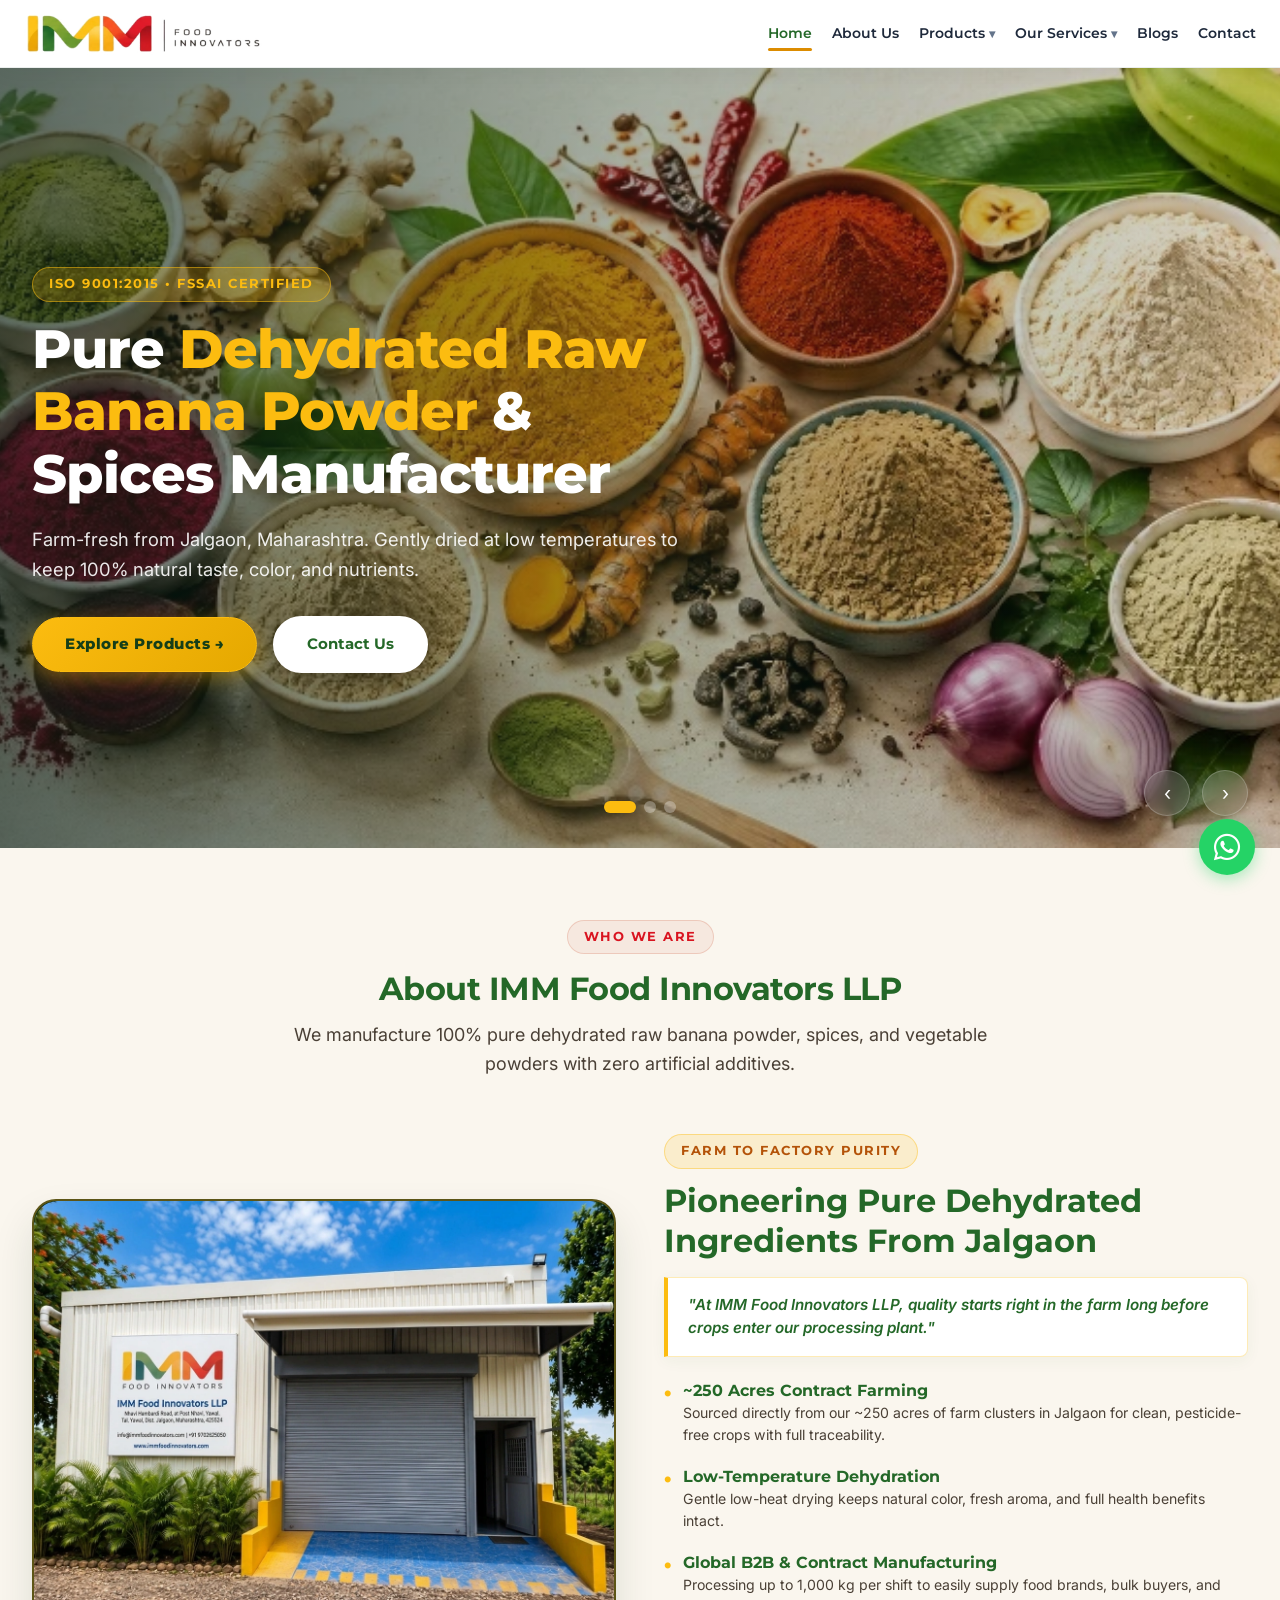
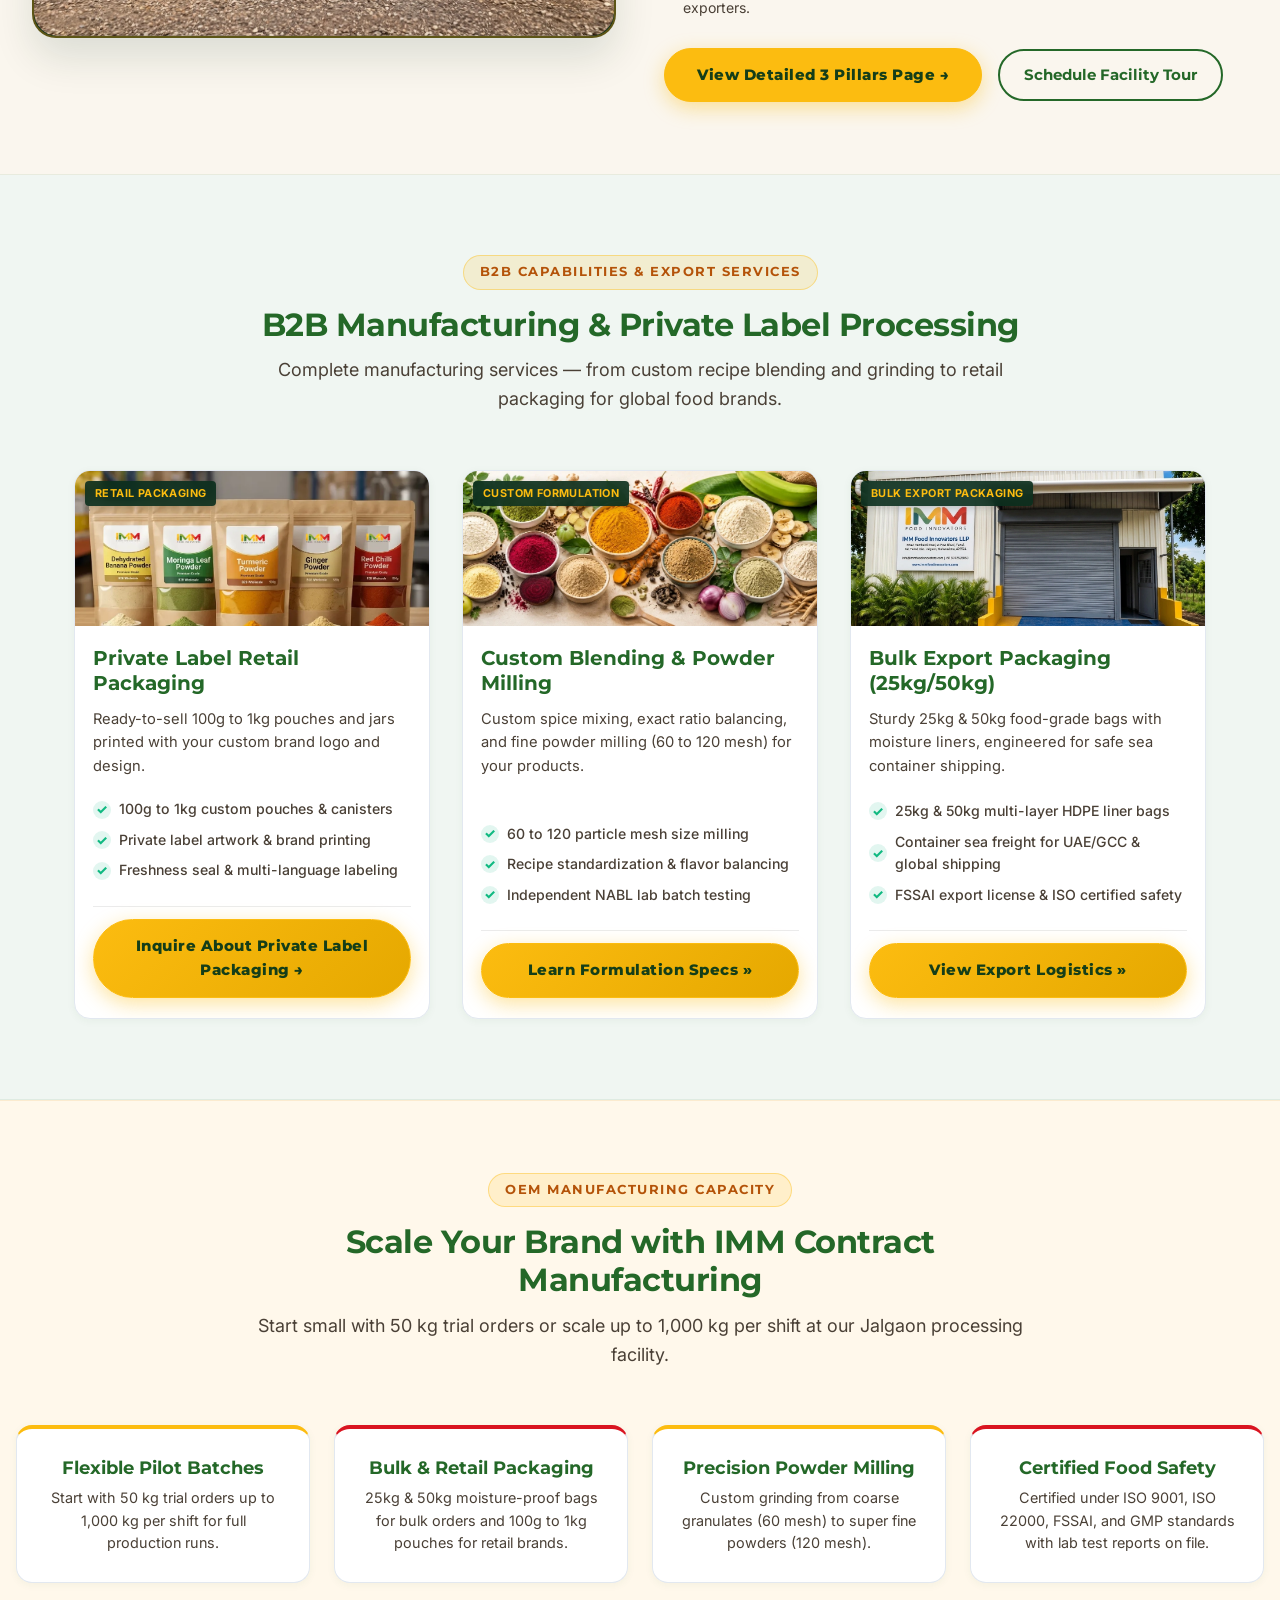
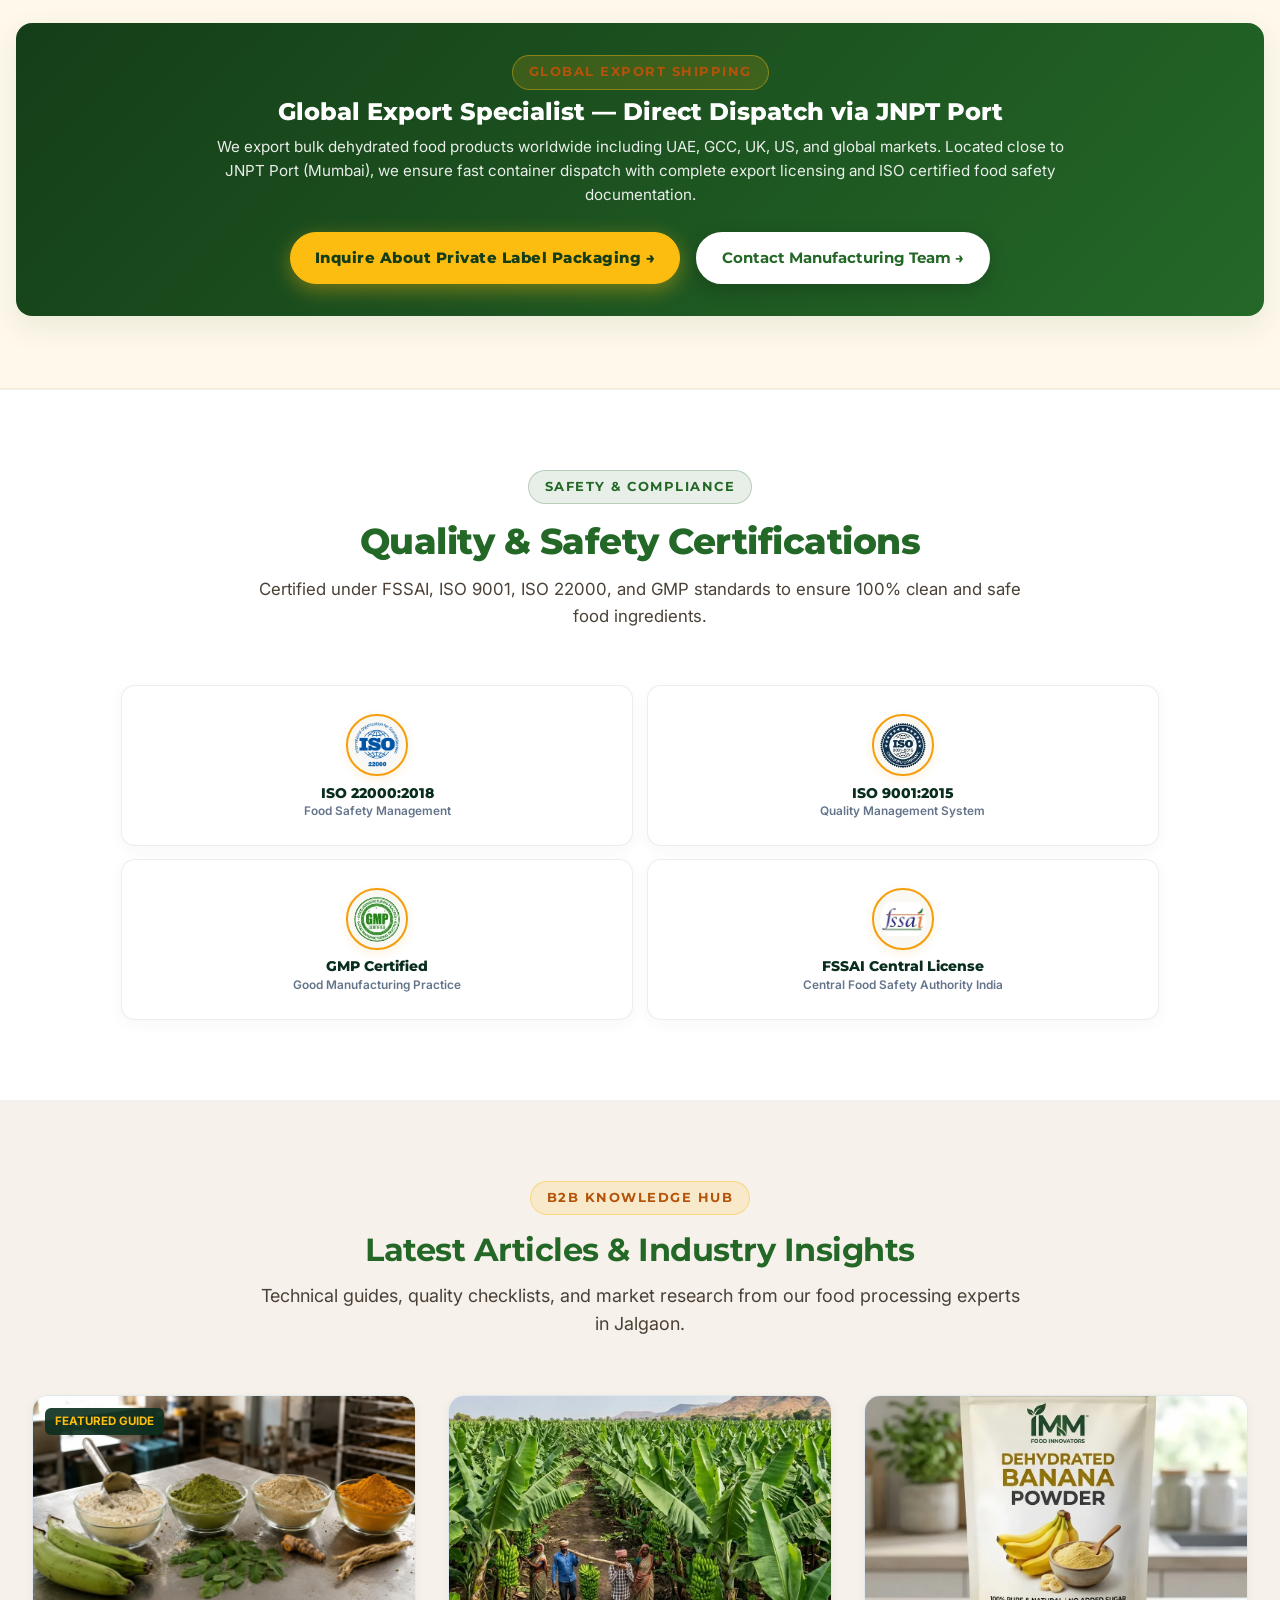
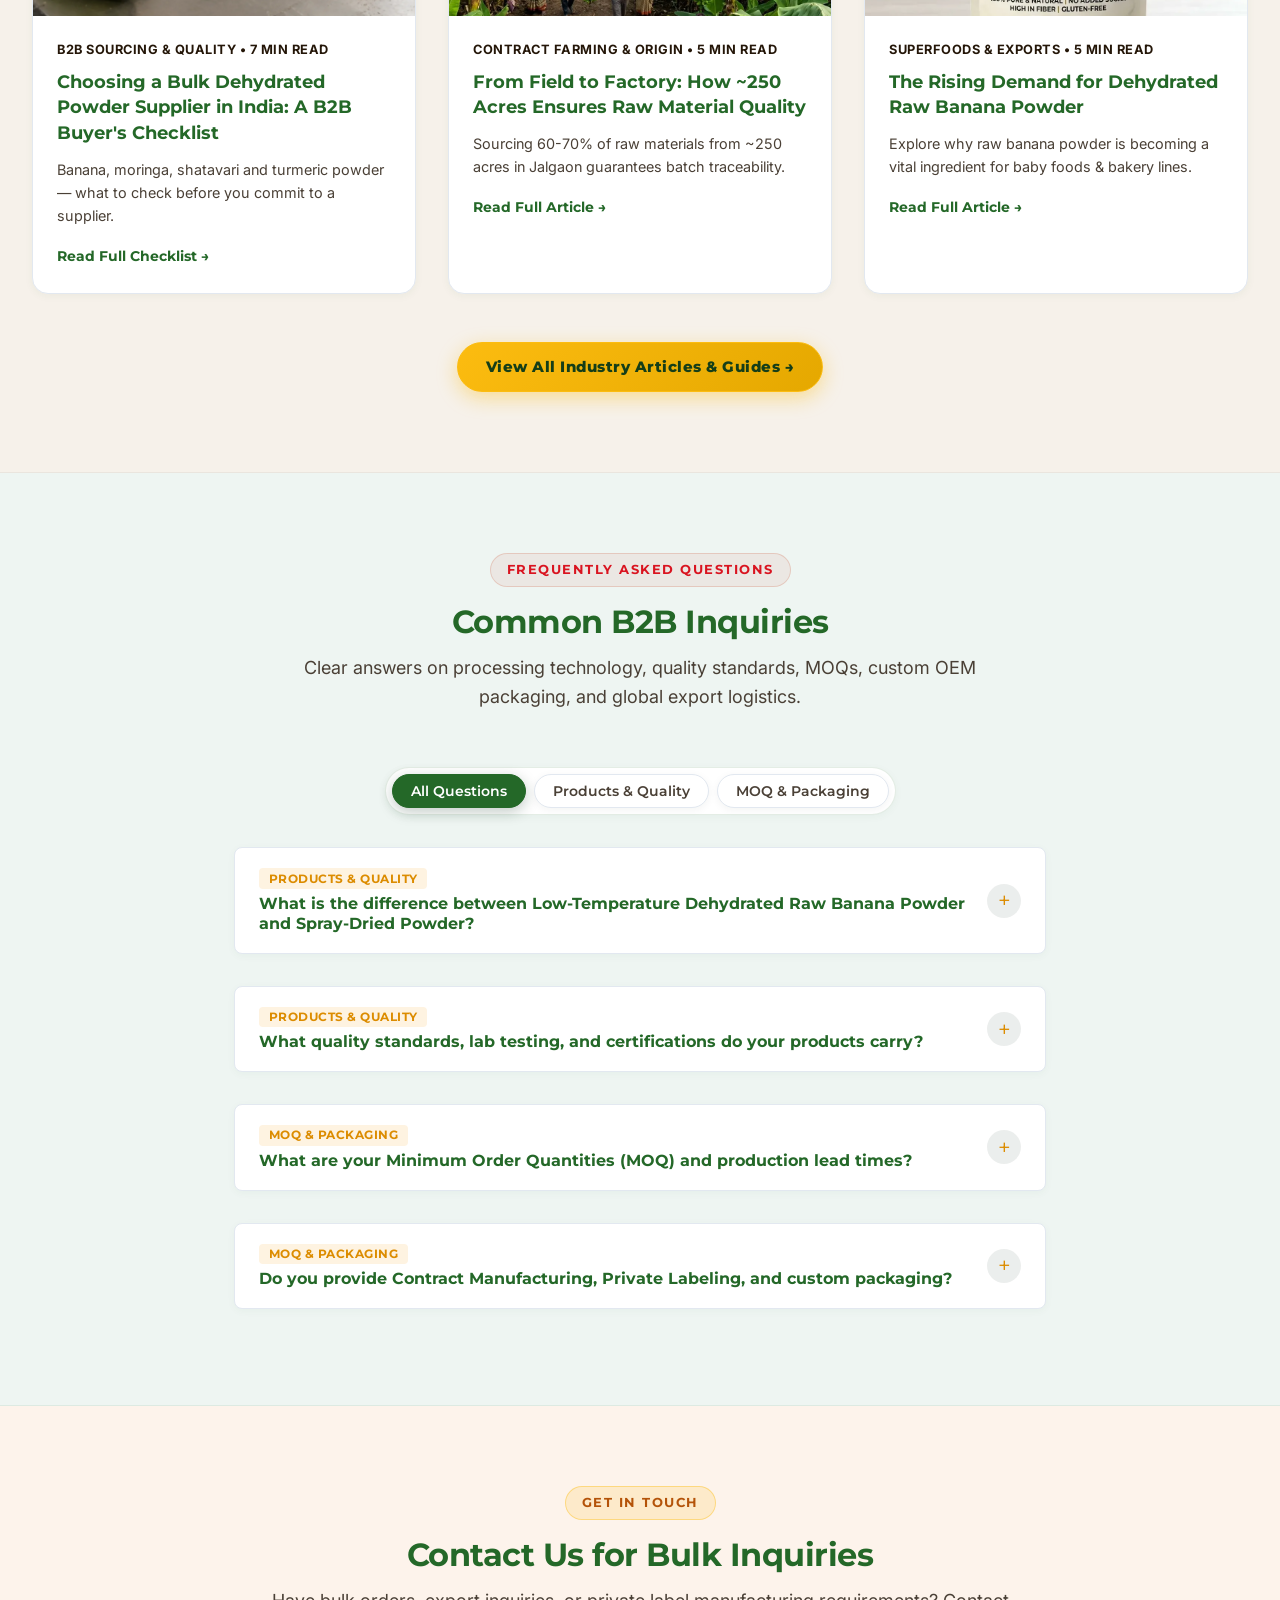
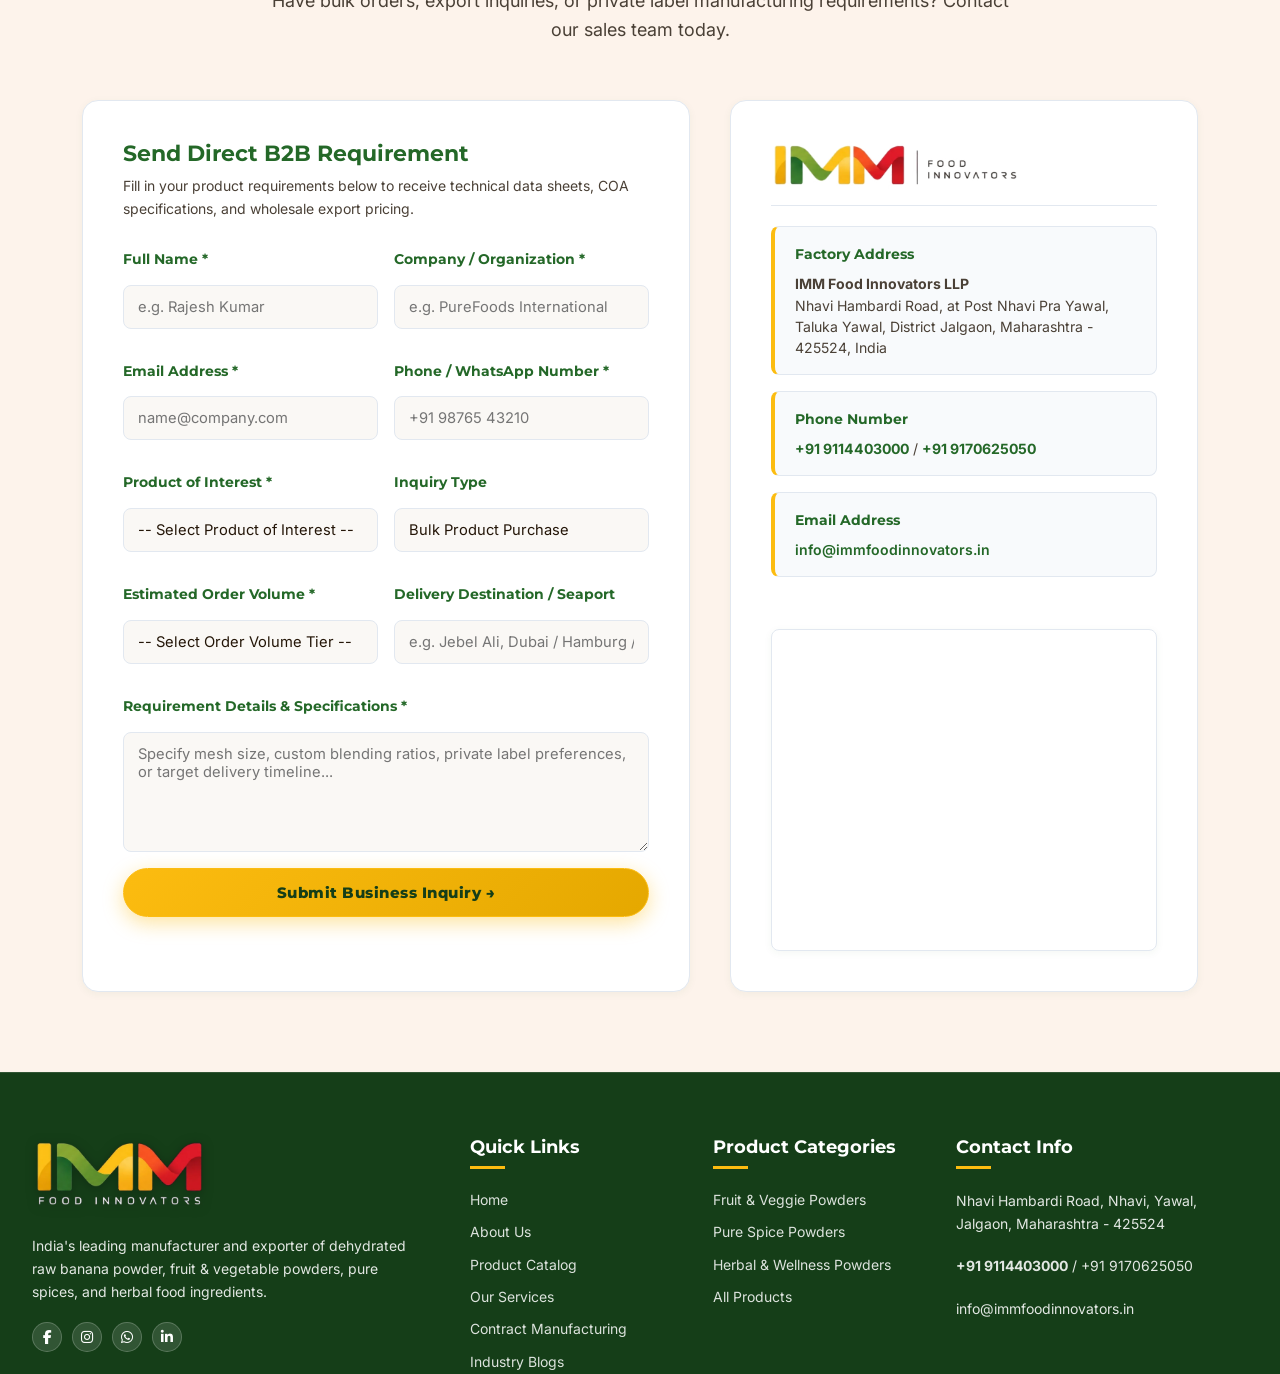
==== index.html @ 60036cdb "Update website" ====
<!DOCTYPE html>
<html lang="en">

<head>
    <meta charset="UTF-8">
    <meta name="viewport" content="width=device-width, initial-scale=1.0">
    <title>Dehydrated Raw Banana Powder & Spices Manufacturer | IMM Food</title>
    <meta name="description"
        content="IMM Food Innovators LLP is India's leading manufacturer of dehydrated raw banana powder, moringa, and spices in Jalgaon, Maharashtra. ISO 22000 & FSSAI certified.">
    <meta name="keywords"
        content="dehydrated raw banana powder manufacturer, raw banana powder supplier, raw banana powder manufacturer jalgaon, dehydrated raw banana powder india, raw banana powder exporter, moringa powder manufacturer, turmeric powder supplier, herbal powder manufacturer, food ingredients manufacturer, spice manufacturer maharashtra, IMM Food Innovators LLP, Contract Manufacturing for Dehydrated Food Products, Food Contract Manufacturing, Third Party Food Manufacturing, Private Label Food Manufacturing">
    <meta name="author" content="IMM Food Innovators LLP">
    <meta name="robots" content="index, follow, max-snippet:-1, max-image-preview:large, max-video-preview:-1">

    <!-- Geo Location Metadata for Local B2B Search -->
    <meta name="geo.region" content="IN-MH">
    <meta name="geo.placename" content="Jalgaon">
    <meta name="geo.position" content="21.1643;75.6980">
    <meta name="ICBM" content="21.1643, 75.6980">

    <link rel="icon" href="images/favicon.webp?v=3.0" type="image/png">
    <link rel="icon" href="images/favicon.svg?v=3.0" type="image/svg+xml">
    <link rel="shortcut icon" href="images/favicon.ico?v=3.0">
    <link rel="apple-touch-icon" href="images/IMMLogo_icon.webp?v=3.0">
    <link rel="canonical" href="https://www.immfoodinnovators.in/">

    <!-- Performance Optimization: Resource Hints -->
    <link rel="preconnect" href="https://cdnjs.cloudflare.com" crossorigin>
    <link rel="dns-prefetch" href="https://cdnjs.cloudflare.com">

    <!-- Font Awesome Icons & Modular CSS Architecture -->
    <link rel="preload" href="https://cdnjs.cloudflare.com/ajax/libs/font-awesome/6.5.1/css/all.min.css" as="style" onload="this.onload=null;this.rel='stylesheet'">
    <noscript><link rel="stylesheet" href="https://cdnjs.cloudflare.com/ajax/libs/font-awesome/6.5.1/css/all.min.css"></noscript>
    <link rel="stylesheet" href="css/style.css?v=26.0">
    <link rel="stylesheet" href="css/components.css?v=26.0">
    <link rel="stylesheet" href="css/responsive.css?v=26.0">

    <!-- Open Graph / Facebook -->
    <meta property="og:type" content="website">
    <meta property="og:site_name" content="IMM Food Innovators LLP">
    <meta property="og:url" content="https://www.immfoodinnovators.in/">
    <meta property="og:title" content="Dehydrated Raw Banana Powder & Spices Manufacturer | IMM Food">
    <meta property="og:description"
        content="IMM Food Innovators LLP is India's leading manufacturer of dehydrated raw banana powder, moringa, and spices in Jalgaon, Maharashtra. ISO 22000 & FSSAI certified.">
    <meta property="og:image" content="https://www.immfoodinnovators.in/images/IMMLogo.webp">
    <meta property="og:image:alt" content="IMM Food Innovators LLP Logo">
    <meta property="og:image:width" content="1200">
    <meta property="og:image:height" content="630">

    <!-- Twitter Card -->
    <meta property="twitter:card" content="summary_large_image">
    <meta property="twitter:url" content="https://www.immfoodinnovators.in/">
    <meta property="twitter:title"
        content="Dehydrated Raw Banana Powder & Spices Manufacturer India | IMM Food Innovators LLP">
    <meta property="twitter:description"
        content="Premium manufacturer, supplier, and exporter of dehydrated raw banana powder, herbal powders, spices, and food ingredients in Jalgaon, Maharashtra, India.">
    <meta property="twitter:image" content="https://www.immfoodinnovators.in/images/IMMLogo.webp">

    <!-- Schema Markup (JSON-LD) -->
    <script type="application/ld+json">
    [
      {
        "@context": "https://schema.org",
        "@type": "WebSite",
        "name": "IMM Food Innovators LLP",
        "url": "https://www.immfoodinnovators.in",
        "potentialAction": {
          "@type": "SearchAction",
          "target": "https://www.immfoodinnovators.in/products.html?search={search_term_string}",
          "query-input": "required name=search_term_string"
        }
      },
      {
        "@context": "https://schema.org",
        "@type": ["Corporation", "LocalBusiness"],
        "@id": "https://www.immfoodinnovators.in/#organization",
        "name": "IMM Food Innovators LLP",
        "alternateName": "IMM Food Innovators",
        "url": "https://www.immfoodinnovators.in",
        "logo": "https://www.immfoodinnovators.in/images/IMMLogo.webp",
        "image": "https://www.immfoodinnovators.in/images/factory.webp",
        "description": "Premium Manufacturer, Supplier, and Exporter of Dehydrated Foods, Raw Banana Powder, Moringa Powder, Spices, and Food Ingredients in India.",
        "telephone": "+919114403000",
        "email": "info@immfoodinnovators.in",
        "address": {
          "@type": "PostalAddress",
          "streetAddress": "Nhavi Hambardi Road, Post Nhavi Pra Yawal",
          "addressLocality": "Nhavi, Yawal, Jalgaon",
          "addressRegion": "Maharashtra",
          "postalCode": "425524",
          "addressCountry": "IN"
        },
        "geo": {
          "@type": "GeoCoordinates",
          "latitude": 21.1643,
          "longitude": 75.6980
        },
        "contactPoint": [
          {
            "@type": "ContactPoint",
            "telephone": "+919114403000",
            "contactType": "sales",
            "areaServed": "Worldwide",
            "availableLanguage": ["English", "Hindi", "Marathi"]
          },
          {
            "@type": "ContactPoint",
            "telephone": "+919170625050",
            "contactType": "customer service",
            "areaServed": "Worldwide",
            "availableLanguage": ["English", "Hindi", "Marathi"]
          }
        ],
        "openingHoursSpecification": {
          "@type": "OpeningHoursSpecification",
          "dayOfWeek": ["Monday", "Tuesday", "Wednesday", "Thursday", "Friday", "Saturday"],
          "opens": "09:00",
          "closes": "19:00"
        },
        "sameAs": [
          "https://www.linkedin.com/company/138713943/admin/page-posts/published/"
        ]
      },
      {
        "@context": "https://schema.org",
        "@type": "BreadcrumbList",
        "itemListElement": [
          {
            "@type": "ListItem",
            "position": 1,
            "name": "Home",
            "item": "https://www.immfoodinnovators.in/"
          }
        ]
      },
      {
        "@context": "https://schema.org",
        "@type": "ItemList",
        "name": "Flagship Dehydrated Food Powders & Spices",
        "itemListElement": [
          {
            "@type": "ListItem",
            "position": 1,
            "item": {
              "@type": "Product",
              "name": "Dehydrated Raw Banana Powder",
              "description": "100% Pure Low-Temperature Dehydrated Cavendish Green & Yellow Raw Banana Powder for infant food, nutraceuticals, and baking.",
              "brand": { "@type": "Brand", "name": "IMM Food Innovators" }
            }
          },
          {
            "@type": "ListItem",
            "position": 2,
            "item": {
              "@type": "Product",
              "name": "Moringa Leaf Powder",
              "description": "High-protein, naturally shade-dried Moringa Oleifera leaf powder rich in chlorophyll and essential vitamins.",
              "brand": { "@type": "Brand", "name": "IMM Food Innovators" }
            }
          },
          {
            "@type": "ListItem",
            "position": 3,
            "item": {
              "@type": "Product",
              "name": "Dehydrated Turmeric Powder",
              "description": "High-curcumin pure ground turmeric powder sourced directly from farm clusters in Khandesh, Maharashtra.",
              "brand": { "@type": "Brand", "name": "IMM Food Innovators" }
            }
          },
          {
            "@type": "ListItem",
            "position": 4,
            "item": {
              "@type": "Product",
              "name": "Dehydrated Garlic Powder & Flakes",
              "description": "Premium pungent dehydrated garlic flakes and fine powder for industrial food processing and spice blends.",
              "brand": { "@type": "Brand", "name": "IMM Food Innovators" }
            }
          }
        ]
      },
      {
        "@context": "https://schema.org",
        "@type": "FAQPage",
        "mainEntity": [
          {
            "@type": "Question",
            "name": "What is the difference between Low-Temperature Dehydrated Raw Banana Powder and Spray-Dried Powder?",
            "acceptedAnswer": {
              "@type": "Answer",
              "text": "Low-temperature dehydration preserves natural flavor, dietary fiber, essential vitamins, and original aroma without high thermal degradation or adding synthetic carrier agents like maltodextrin. Spray-drying relies on high heat and carrier starches, whereas our low-temp dehydration delivers 100% pure ingredient solids."
            }
          },
          {
            "@type": "Question",
            "name": "What quality standards, lab testing, and certifications do your products carry?",
            "acceptedAnswer": {
              "@type": "Answer",
              "text": "Our facility operates under FSSAI Central License (No. 11525073000252, Valid thru 17-09-2027), ISO 22000:2018, and ISO 9001:2015 standards. Every commercial production batch undergoes strict QA testing for moisture levels (<4%-6%), particle mesh size, microbial limits (TPC, Yeast & Mold), and physical quality standards."
            }
          },
          {
            "@type": "Question",
            "name": "What are your Minimum Order Quantities (MOQ) and production lead times?",
            "acceptedAnswer": {
              "@type": "Answer",
              "text": "R&D sample kits start at 500g, while standard commercial orders start from 50 kg to 100 kg, dispatching in 3–5 business days."
            }
          },
          {
            "@type": "Question",
            "name": "Do you provide Contract Manufacturing, Private Labeling, and custom packaging?",
            "acceptedAnswer": {
              "@type": "Answer",
              "text": "Yes, we offer turnkey B2B contract manufacturing, custom mesh size milling, recipe blending, and client-branded packaging including 25kg/50kg HDPE bags for bulk quantity products and 100g to 1kg retail pouches."
            }
          }
        ]
      }
    ]
    </script>
</head>

<body>
    <!-- Scroll Progress Indicator -->
    <div id="scroll-progress"></div>



    <!-- MAIN HEADER -->
    <header id="header">
        <div class="header-container">
            <a href="index.html" class="logo">
                <img src="images/IMMLogo_nav.webp" alt="IMM Food Innovators Logo" class="logo-img" loading="eager" width="1350" height="260">
            </a>
            <nav>
                <ul id="navMenu">
                    <li><a href="#home" class="nav-link active">Home</a></li>
                    <li><a href="about.html" class="nav-link">About Us</a></li>
                    <!-- PRODUCTS DROPDOWN MENU -->
                    <li class="nav-item dropdown">
                        <a href="products.html" class="nav-link">Products <span class="dropdown-arrow">▾</span></a>
                        <ul class="dropdown-menu">
                            <li><a href="products.html?category=powder" class="dropdown-item">Fruit & Veggie Powders</a></li>
                            <li><a href="products.html?category=spices" class="dropdown-item">Pure Spices</a></li>
                            <li><a href="products.html?category=herbal" class="dropdown-item">Herbal & Wellness</a></li>
                            <li><a href="products.html" class="dropdown-item">All Products</a></li>
                        </ul>
                    </li>

                    <!-- OUR SERVICES DROPDOWN MENU -->
                    <li class="nav-item dropdown">
                        <a href="services.html" class="nav-link">Our Services <span class="dropdown-arrow">▾</span></a>
                        <ul class="dropdown-menu">
                            <li><a href="services.html#retail-packaging" class="dropdown-item">Retail Packaging Solutions</a></li>
                            <li><a href="services.html#bulk-packaging" class="dropdown-item">Bulk Export Packaging</a></li>
                            <li><a href="services.html#custom-blends" class="dropdown-item">Custom Blend Development</a></li>
                            <li><a href="services.html#contract-mfg" class="dropdown-item">Third-Party Contract Manufacturing</a></li>
                        </ul>
                    </li>

                    <li><a href="blogs.html" class="nav-link">Blogs</a></li>
                    <li><a href="contact.html" class="nav-link">Contact</a></li>
                </ul>

            </nav>
            <div class="hamburger" id="hamburger">
                <span></span>
                <span></span>
                <span></span>
            </div>
        </div>
    </header>

    <main>

    <!-- HERO SLIDER BANNER -->
    <section id="home" class="hero-slider-section">
        <div class="hero-slider">
            <!-- Slide 1 -->
            <div class="hero-slide active">
                <div class="hero-slide-bg" style="background-image: url('images/hero_spices.webp?v=7.0');"></div>
                <div class="hero-overlay"></div>
                <div class="hero-content">
                    <div class="hero-text-box">
                        <div class="section-badge badge-gold">ISO 9001:2015 • FSSAI CERTIFIED</div>
                        <h1 class="hero-title">Pure <span class="highlight-gold">Dehydrated Raw Banana Powder</span> &
                            Spices Manufacturer</h1>
                        <p class="hero-description">Farm-fresh from Jalgaon, Maharashtra. Gently dried at low temperatures to keep 100% natural taste, color, and nutrients.</p>
                        <div class="hero-buttons">
                            <a href="products.html" class="btn-primary">Explore Products →</a>
                            <a href="#contact" class="btn-secondary-light">Contact Us</a>
                        </div>
                    </div>
                </div>
            </div>

            <!-- Slide 2 -->
            <div class="hero-slide">
                <div class="hero-slide-bg" style="background-image: url('images/all_products_packaging.webp?v=7.0');"></div>
                <div class="hero-overlay"></div>
                <div class="hero-content">
                    <div class="hero-text-box">
                        <div class="section-badge badge-gold">B2B SOLUTIONS</div>
                        <h2 class="hero-title">Custom <span class="highlight-gold">Packaging & Spice Blending</span>
                        </h2>
                        <p class="hero-description">Custom recipe blending, grinding, and private label packaging for your food brand.</p>
                        <div class="hero-buttons">
                            <a href="services.html" class="btn-primary">Our Services →</a>
                            <a href="#contract-manufacturing" class="btn-secondary-light">Contract Manufacturing</a>
                        </div>
                    </div>
                </div>
            </div>

            <!-- Slide 3 -->
            <div class="hero-slide">
                <div class="hero-slide-bg" style="background-image: url('images/factory.webp?v=25.0');"></div>
                <div class="hero-overlay"></div>
                <div class="hero-content">
                    <div class="hero-text-box">
                        <div class="section-badge badge-gold">SUSTAINABLE PROCESSING</div>
                        <h2 class="hero-title">Your Trusted <span class="highlight-gold">Food Manufacturing</span>
                            Partner</h2>
                        <p class="hero-description">Direct farm sourcing, gentle low-heat drying, and lab-tested quality for bulk food orders.</p>
                        <div class="hero-buttons">
                            <a href="about.html" class="btn-primary">Learn About Us →</a>
                            <a href="#contact" class="btn-secondary-light">Contact Facility</a>
                        </div>
                    </div>
                </div>
            </div>
        </div>

        <!-- Slider Navigation Dots & Controls -->
        <div class="hero-dots">
            <div class="hero-dot active" data-slide="0"></div>
            <div class="hero-dot" data-slide="1"></div>
            <div class="hero-dot" data-slide="2"></div>
        </div>
        <div class="hero-controls">
            <button class="hero-control-btn" id="heroPrevBtn">‹</button>
            <button class="hero-control-btn" id="heroNextBtn">›</button>
        </div>
    </section>

    <!-- ABOUT SECTION -->
    <section id="about" class="about-section">
        <div class="section-header">
            <div class="section-badge">WHO WE ARE</div>
            <h2 class="section-title">About IMM Food Innovators LLP</h2>
            <p class="section-subtitle">We manufacture 100% pure dehydrated raw banana powder, spices, and vegetable powders with zero artificial additives.</p>
        </div>

        <div class="about-container">
            <div class="about-grid" style="align-items: center; gap: 3rem;">
                <!-- LEFT COLUMN: CLEAN FACILITY IMAGE SHOWCASE -->
                <div style="position: relative;">
                    <div
                        style="border-radius: var(--radius-lg); overflow: hidden; border: 2px solid rgba(245, 158, 11, 0.35); box-shadow: 0 20px 40px rgba(10, 46, 29, 0.12); position: relative; background: #0A2E1D;">
                        <img src="images/factory.webp?v=25.0" alt="IMM Food Innovators Modern Processing Plant Jalgaon"
                            style="width: 100%; aspect-ratio: 4 / 3; object-fit: cover; display: block;" loading="lazy">
                    </div>
                </div>

                <!-- RIGHT COLUMN: PROFESSIONAL CONTENT & PILLARS -->
                <div>
                    <div class="section-badge badge-gold" style="margin-bottom: 0.75rem;">FARM TO FACTORY PURITY</div>
                    <h3
                        style="font-size: var(--font-size-2xl); margin-bottom: 1rem; color: var(--primary-dark); font-weight: var(--weight-bold); line-height: 1.25;">
                        Pioneering Pure Dehydrated Ingredients From Jalgaon</h3>

                    <div
                        style="background: #FFFFFF; border: 1px solid rgba(252, 188, 16, 0.3); border-left: 4px solid var(--accent-gold); box-shadow: 0 4px 15px rgba(36, 104, 40, 0.05); padding: 1rem 1.25rem; border-radius: 0 var(--radius-sm) var(--radius-sm) 0; margin-bottom: 1.5rem;">
                        <p
                            style="color: var(--primary-dark); font-style: italic; font-size: 0.95rem; font-weight: 600; margin: 0; line-height: 1.5;">
                            "At IMM Food Innovators LLP, quality starts right in the farm long before crops enter our processing plant."
                        </p>
                    </div>

                    <ul style="list-style: none; padding: 0; margin: 0 0 1.8rem 0; display: flex; flex-direction: column; gap: 1.25rem;">
                        <li style="display: flex; gap: 12px; align-items: flex-start;">
                            <span style="color: var(--accent-gold); font-size: 1.2rem; line-height: 1.2; font-weight: 900;">•</span>
                            <div>
                                <h4 style="font-size: 1rem; color: var(--primary-dark); font-weight: 700; margin-bottom: 2px;">
                                    ~250 Acres Contract Farming</h4>
                                <p style="font-size: 0.88rem; color: var(--text-secondary); margin: 0;">Sourced directly from our ~250 acres of farm clusters in Jalgaon for clean, pesticide-free crops with full traceability.</p>
                            </div>
                        </li>

                        <li style="display: flex; gap: 12px; align-items: flex-start;">
                            <span style="color: var(--accent-gold); font-size: 1.2rem; line-height: 1.2; font-weight: 900;">•</span>
                            <div>
                                <h4 style="font-size: 1rem; color: var(--primary-dark); font-weight: 700; margin-bottom: 2px;">
                                    Low-Temperature Dehydration</h4>
                                <p style="font-size: 0.88rem; color: var(--text-secondary); margin: 0;">Gentle low-heat drying keeps natural color, fresh aroma, and full health benefits intact.</p>
                            </div>
                        </li>

                        <li style="display: flex; gap: 12px; align-items: flex-start;">
                            <span style="color: var(--accent-gold); font-size: 1.2rem; line-height: 1.2; font-weight: 900;">•</span>
                            <div>
                                <h4 style="font-size: 1rem; color: var(--primary-dark); font-weight: 700; margin-bottom: 2px;">
                                    Global B2B & Contract Manufacturing</h4>
                                <p style="font-size: 0.88rem; color: var(--text-secondary); margin: 0;">Processing up to 1,000 kg per shift to easily supply food brands, bulk buyers, and exporters.</p>
                            </div>
                        </li>
                    </ul>

                    <div style="display: flex; flex-wrap: wrap; gap: 1rem; align-items: center;">
                        <a href="about.html" class="btn-primary" style="background: var(--accent-gold); color: #153E18 !important; border-color: var(--accent-gold); font-weight: 800;">View Detailed 3 Pillars Page →</a>
                        <a href="#contact" class="btn-secondary" style="padding: 12px 24px;">Schedule Facility Tour</a>
                    </div>
                </div>
            </div>
        </div>
    </section>



    <!-- OUR SERVICES SECTION -->
    <section id="our-services" class="services-section">
        <div class="section-header">
            <div class="section-badge badge-gold">B2B CAPABILITIES & EXPORT SERVICES</div>
            <h2 class="section-title">B2B Manufacturing & Private Label Processing</h2>
            <p class="section-subtitle">Complete manufacturing services — from custom recipe blending and grinding to retail packaging for global food brands.</p>
        </div>

        <div class="services-grid">
            <!-- Service 1 -->
            <div class="service-card">
                <div class="service-img-wrap">
                    <span class="service-badge">RETAIL PACKAGING</span>
                    <img src="images/packaging_service.webp" alt="IMM Food Powders & Private Label Packaging" class="service-img" loading="lazy" width="1024" height="1024">
                </div>
                <div class="service-content">
                    <h3>Private Label Retail Packaging</h3>
                    <p>Ready-to-sell 100g to 1kg pouches and jars printed with your custom brand logo and design.</p>
                    <ul class="service-list">
                        <li>100g to 1kg custom pouches & canisters</li>
                        <li>Private label artwork & brand printing</li>
                        <li>Freshness seal & multi-language labeling</li>
                    </ul>
                    <div class="service-btn-wrap">
                        <a href="contact.html?subject=PrivateLabel" class="btn-primary" style="width: 100%; text-align: center; justify-content: center; font-weight: 800;">Inquire About Private Label Packaging →</a>
                    </div>
                </div>
            </div>

            <!-- Service 2 -->
            <div class="service-card">
                <div class="service-img-wrap">
                    <span class="service-badge">CUSTOM FORMULATION</span>
                    <img src="images/hero_spices.webp" alt="Custom Spice Blending" class="service-img" loading="lazy" width="1024" height="1024">
                </div>
                <div class="service-content">
                    <h3>Custom Blending & Powder Milling</h3>
                    <p>Custom spice mixing, exact ratio balancing, and fine powder milling (60 to 120 mesh) for your products.</p>
                    <ul class="service-list">
                        <li>60 to 120 particle mesh size milling</li>
                        <li>Recipe standardization & flavor balancing</li>
                        <li>Independent NABL lab batch testing</li>
                    </ul>
                    <div class="service-btn-wrap">
                        <a href="services.html#custom-blends" class="btn-primary" style="width: 100%; text-align: center; justify-content: center;">Learn Formulation Specs &raquo;</a>
                    </div>
                </div>
            </div>

            <!-- Service 3 -->
            <div class="service-card">
                <div class="service-img-wrap">
                    <span class="service-badge">BULK EXPORT PACKAGING</span>
                    <img src="images/company.webp?v=4.0" alt="IMM Bulk Export Packaging" class="service-img" loading="lazy">
                </div>
                <div class="service-content">
                    <h3>Bulk Export Packaging (25kg/50kg)</h3>
                    <p>Sturdy 25kg & 50kg food-grade bags with moisture liners, engineered for safe sea container shipping.</p>
                    <ul class="service-list">
                        <li>25kg & 50kg multi-layer HDPE liner bags</li>
                        <li>Container sea freight for UAE/GCC & global shipping</li>
                        <li>FSSAI export license & ISO certified safety</li>
                    </ul>
                    <div class="service-btn-wrap">
                        <a href="services.html#bulk-packaging" class="btn-primary" style="width: 100%; text-align: center; justify-content: center;">View Export Logistics &raquo;</a>
                    </div>
                </div>
            </div>
        </div>
    </section>

    <!-- CONTRACT MANUFACTURING DETAIL SECTION -->
    <section id="contract-manufacturing" class="contract-mfg-section" style="background: var(--bg-section-contract); padding: 4.5rem 0;">
        <div class="container" style="max-width: 1280px; margin: 0 auto; padding: 0 1rem;">
            <div class="section-header">
                <div class="section-badge badge-gold">OEM MANUFACTURING CAPACITY</div>
                <h2 class="section-title">Scale Your Brand with IMM Contract Manufacturing</h2>
                <p class="section-subtitle">Start small with 50 kg trial orders or scale up to 1,000 kg per shift at our Jalgaon processing facility.</p>
            </div>

            <div class="grid-4col" style="margin-bottom: 2.5rem;">
                <div class="why-card" style="border-top: 4px solid var(--accent-gold);">
                    <h3 style="color: var(--primary-dark);">Flexible Pilot Batches</h3>
                    <p>Start with 50 kg trial orders up to 1,000 kg per shift for full production runs.</p>
                </div>
                <div class="why-card" style="border-top: 4px solid var(--accent-red);">
                    <h3 style="color: var(--primary-dark);">Bulk & Retail Packaging</h3>
                    <p>25kg & 50kg moisture-proof bags for bulk orders and 100g to 1kg pouches for retail brands.</p>
                </div>
                <div class="why-card" style="border-top: 4px solid var(--accent-gold);">
                    <h3 style="color: var(--primary-dark);">Precision Powder Milling</h3>
                    <p>Custom grinding from coarse granulates (60 mesh) to super fine powders (120 mesh).</p>
                </div>
                <div class="why-card" style="border-top: 4px solid var(--accent-red);">
                    <h3 style="color: var(--primary-dark);">Certified Food Safety</h3>
                    <p>Certified under ISO 9001, ISO 22000, FSSAI, and GMP standards with lab test reports on file.</p>
                </div>
            </div>

            <!-- UAE & GULF EXPORT ROADMAP HIGHLIGHT BANNER -->
            <div style="background: linear-gradient(135deg, #153E18 0%, #246828 100%); border-radius: 16px; padding: 2rem 2.5rem; color: #FFFFFF; text-align: center; box-shadow: var(--shadow-md);">
                <span class="section-badge badge-gold" style="margin-bottom: 0.5rem; display: inline-block;">GLOBAL EXPORT SHIPPING</span>
                <h3 style="font-size: 1.5rem; color: #FFFFFF; font-weight: 800; margin-bottom: 0.5rem;">Global Export Specialist — Direct Dispatch via JNPT Port</h3>
                <p style="color: rgba(255, 255, 255, 0.9); font-size: 0.95rem; max-width: 850px; margin: 0 auto 1.5rem auto; line-height: 1.6;">
                    We export bulk dehydrated food products worldwide including UAE, GCC, UK, US, and global markets. Located close to JNPT Port (Mumbai), we ensure fast container dispatch with complete export licensing and ISO certified food safety documentation.
                </p>
                <div style="display: flex; justify-content: center; gap: 1rem; flex-wrap: wrap;">
                    <a href="contact.html?subject=PrivateLabel" class="btn-primary" style="background: var(--accent-gold); color: #153E18 !important; border: 1px solid var(--accent-gold); font-weight: 800; padding: 12px 24px; border-radius: 50px;">Inquire About Private Label Packaging →</a>
                    <a href="contact.html?subject=ContractMfg" class="btn-secondary-light" style="padding: 12px 24px; border-radius: 50px;">Contact Manufacturing Team →</a>
                </div>
            </div>
        </div>
    </section>

    <!-- QUALITY & CERTIFICATIONS SECTION -->
    <section class="certifications-section">
        <div class="section-header">
            <div class="section-badge badge-gold">SAFETY & COMPLIANCE</div>
            <h2 class="section-title">Quality & Safety Certifications</h2>
            <p class="section-subtitle">Certified under FSSAI, ISO 9001, ISO 22000, and GMP standards to ensure 100% clean and safe food ingredients.</p>
        </div>

        <div class="cert-grid">
            <div class="cert-card" data-cert-key="iso-22000" data-cert-src="images/certifications/iso_22000.webp"
                data-cert-name="ISO 22000:2018 Food Safety Management System Certificate">
                <div class="cert-icon-wrapper">
                    <img src="images/certifications/badges/iso_22000.webp?v=9.0"
                        alt="ISO 22000:2018 Official Certified Seal" loading="lazy">
                </div>
                <h4>ISO 22000:2018</h4>
                <p>Food Safety Management</p>
                <div class="cert-overlay">View Official Document</div>
            </div>
            <div class="cert-card" data-cert-key="iso-9001" data-cert-src="images/certifications/iso_9001.webp"
                data-cert-name="ISO 9001:2015 Quality Management System Certificate">
                <div class="cert-icon-wrapper">
                    <img src="images/certifications/badges/iso_9001.webp?v=9.0"
                        alt="ISO 9001:2015 Official Certified Seal" loading="lazy">
                </div>
                <h4>ISO 9001:2015</h4>
                <p>Quality Management System</p>
                <div class="cert-overlay">View Official Document</div>
            </div>
            <div class="cert-card" data-cert-key="gmp" data-cert-src="images/certifications/GMP.webp"
                data-cert-name="GMP Good Manufacturing Practice Certificate">
                <div class="cert-icon-wrapper">
                    <img src="images/certifications/badges/gmp.webp?v=9.0" alt="GMP Certified Official Seal" loading="lazy">
                </div>
                <h4>GMP Certified</h4>
                <p>Good Manufacturing Practice</p>
                <div class="cert-overlay">View Official Document</div>
            </div>
            <!-- Temporarily commented out: Udyam Certificate
            <div class="cert-card" data-cert-key="udyam" data-cert-src="images/certifications/apeda_udyam.webp"
                data-cert-name="Udyam MSME Registration Certificate">
                <div class="cert-icon-wrapper">
                    <img src="images/certifications/badges/msme.webp?v=9.0" alt="Udyam MSME Official Seal" loading="lazy">
                </div>
                <h4>Udyam MSME</h4>
                <p>Enterprise Registration</p>
                <div class="cert-overlay">View Official Document</div>
            </div>
            -->
            <div class="cert-card" data-cert-key="fssai" data-cert-src="images/certifications/fssai.webp?v=26.0"
                data-cert-name="FSSAI Central Food Safety License">
                <div class="cert-icon-wrapper">
                    <img src="images/certifications/badges/fssai.webp?v=9.0" alt="FSSAI License Official Seal" loading="lazy">
                </div>
                <h4>FSSAI Central License</h4>
                <p>Central Food Safety Authority India</p>
                <div class="cert-overlay">View Official Document</div>
            </div>
        </div>
    </section>

    <!-- LATEST ARTICLES & INDUSTRY INSIGHTS SECTION -->
    <section id="blogs-overview" class="blogs-section" style="padding: 5rem 0; background: var(--bg-section-blogs);">
        <div class="container">
            <div class="section-header">
                <div class="section-badge badge-gold">B2B KNOWLEDGE HUB</div>
                <h2 class="section-title">Latest Articles & Industry Insights</h2>
                <p class="section-subtitle">Technical guides, quality checklists, and market research from our food
                    processing experts in Jalgaon.</p>
            </div>

            <div class="blog-grid"
                style="display: grid; grid-template-columns: repeat(auto-fit, minmax(300px, 1fr)); gap: 2rem; margin-top: 2rem;">
                <article class="blog-card"
                    style="cursor: pointer; background: #FFFFFF; border-radius: var(--radius-md); overflow: hidden; border: 1px solid var(--border-light); box-shadow: var(--shadow-sm); transition: transform 0.2s ease, box-shadow 0.2s ease;"
                    onclick="window.location.href='dehydrated-powder-supplier-buyers-guide-india.html'">
                    <div class="blog-img-wrap" style="height: 220px; overflow: hidden; position: relative;">
                        <img src="images/blog_b2b_dehydrated_powder_checklist.webp"
                            alt="Choosing a Bulk Dehydrated Powder Supplier in India"
                            style="width: 100%; height: 100%; object-fit: cover;" loading="lazy" width="1600" height="900">
                        <span
                            style="position: absolute; top: 12px; left: 12px; background: rgba(10, 46, 29, 0.9); color: var(--accent-gold); font-size: 0.72rem; font-weight: 700; padding: 4px 10px; border-radius: 6px;">FEATURED
                            GUIDE</span>
                    </div>
                    <div class="blog-body" style="padding: 1.5rem;">
                        <div class="blog-meta"
                            style="font-size: 0.8rem; color: var(--accent-gold-dark); font-weight: 700; margin-bottom: 0.5rem;">
                            B2B Sourcing & Quality • 7 min read</div>
                        <h3 class="blog-title"
                            style="font-size: 1.15rem; font-weight: 700; color: var(--primary-dark); margin-bottom: 0.75rem; line-height: 1.4;">
                            Choosing a Bulk Dehydrated Powder Supplier in India: A B2B Buyer's Checklist</h3>
                        <p class="blog-excerpt"
                            style="font-size: 0.9rem; color: var(--text-secondary); line-height: 1.6; margin-bottom: 1rem;">
                            Banana, moringa, shatavari and turmeric powder — what to check before you commit to a
                            supplier.</p>
                        <a href="dehydrated-powder-supplier-buyers-guide-india.html" class="blog-read-more"
                            style="font-weight: 700; color: var(--primary-dark); text-decoration: none; font-size: 0.9rem;"
                            onclick="event.stopPropagation();">Read Full Checklist →</a>
                    </div>
                </article>

                <article class="blog-card"
                    style="cursor: pointer; background: #FFFFFF; border-radius: var(--radius-md); overflow: hidden; border: 1px solid var(--border-light); box-shadow: var(--shadow-sm); transition: transform 0.2s ease, box-shadow 0.2s ease;"
                    onclick="window.location.href='contract-farming-quality-control-jalgaon.html'">
                    <div class="blog-img-wrap" style="height: 220px; overflow: hidden;">
                        <img src="images/blog_contract_farming.webp" alt="Contract Farming Quality Control"
                            style="width: 100%; height: 100%; object-fit: cover;" loading="lazy" width="1024" height="1024">
                    </div>
                    <div class="blog-body" style="padding: 1.5rem;">
                        <div class="blog-meta"
                            style="font-size: 0.8rem; color: var(--accent-gold-dark); font-weight: 700; margin-bottom: 0.5rem;">
                            Contract Farming & Origin • 5 min read</div>
                        <h3 class="blog-title"
                            style="font-size: 1.15rem; font-weight: 700; color: var(--primary-dark); margin-bottom: 0.75rem; line-height: 1.4;">
                            From Field to Factory: How ~250 Acres Ensures Raw Material Quality</h3>
                        <p class="blog-excerpt"
                            style="font-size: 0.9rem; color: var(--text-secondary); line-height: 1.6; margin-bottom: 1rem;">
                            Sourcing 60-70% of raw materials from ~250 acres in Jalgaon guarantees batch traceability.
                        </p>
                        <a href="contract-farming-quality-control-jalgaon.html" class="blog-read-more"
                            style="font-weight: 700; color: var(--primary-dark); text-decoration: none; font-size: 0.9rem;"
                            onclick="event.stopPropagation();">Read Full Article →</a>
                    </div>
                </article>

                <article class="blog-card"
                    style="cursor: pointer; background: #FFFFFF; border-radius: var(--radius-md); overflow: hidden; border: 1px solid var(--border-light); box-shadow: var(--shadow-sm); transition: transform 0.2s ease, box-shadow 0.2s ease;"
                    onclick="window.location.href='banana-powder-health-benefits-b2b.html'">
                    <div class="blog-img-wrap" style="height: 220px; overflow: hidden;">
                        <img src="images/banana_packaging_imm.webp" alt="Dehydrated Raw Banana Powder Benefits"
                            style="width: 100%; height: 100%; object-fit: cover;" loading="lazy" width="1024" height="1024">
                    </div>
                    <div class="blog-body" style="padding: 1.5rem;">
                        <div class="blog-meta"
                            style="font-size: 0.8rem; color: var(--accent-gold-dark); font-weight: 700; margin-bottom: 0.5rem;">
                            Superfoods & Exports • 5 min read</div>
                        <h3 class="blog-title"
                            style="font-size: 1.15rem; font-weight: 700; color: var(--primary-dark); margin-bottom: 0.75rem; line-height: 1.4;">
                            The Rising Demand for Dehydrated Raw Banana Powder</h3>
                        <p class="blog-excerpt"
                            style="font-size: 0.9rem; color: var(--text-secondary); line-height: 1.6; margin-bottom: 1rem;">
                            Explore why raw banana powder is becoming a vital ingredient for baby foods & bakery lines.</p>
                        <a href="banana-powder-health-benefits-b2b.html" class="blog-read-more"
                            style="font-weight: 700; color: var(--primary-dark); text-decoration: none; font-size: 0.9rem;"
                            onclick="event.stopPropagation();">Read Full Article →</a>
                    </div>
                </article>
            </div>

            <div style="text-align: center; margin-top: 3rem;">
                <a href="blogs.html" class="btn-primary" style="padding: 12px 28px;">View All Industry Articles & Guides
                    →</a>
            </div>
        </div>
    </section>

    <!-- FAQ SECTION -->
    <section id="faq" class="faq-section">
        <div class="section-header">
            <div class="section-badge">FREQUENTLY ASKED QUESTIONS</div>
            <h2 class="section-title">Common B2B Inquiries</h2>
            <p class="section-subtitle">Clear answers on processing technology, quality standards, MOQs, custom OEM
                packaging, and global export logistics.</p>
        </div>

        <!-- FAQ CATEGORY FILTER TABS -->
        <div class="faq-categories-wrapper">
            <div class="faq-categories">
                <button class="faq-cat-btn active" data-category="all">All Questions</button>
                <button class="faq-cat-btn" data-category="products">Products & Quality</button>
                <button class="faq-cat-btn" data-category="moq-oem">MOQ & Packaging</button>
            </div>
        </div>

        <div class="faq-container">
            <!-- ITEM 1 -->
            <div class="faq-item" data-category="products">
                <button class="faq-header" aria-expanded="false">
                    <span class="faq-header-text">
                        <span class="faq-category-badge">Products & Quality</span>
                        What is the difference between Low-Temperature Dehydrated Raw Banana Powder and Spray-Dried Powder?
                    </span>
                    <span class="faq-toggle-btn">+</span>
                </button>
                <div class="faq-body">
                    <p>Unlike spray-drying—which uses high heat and requires carrier agents like maltodextrin (often up
                        to 30–40% additives)—our <strong>low-temperature dehydration process</strong> gently removes
                        moisture while keeping the natural fruit solids 100% intact. This preserves natural dietary
                        fiber, aroma, natural sweetness, color, and key vitamins without artificial additives or
                        anti-caking chemicals.</p>
                </div>
            </div>

            <!-- ITEM 2 -->
            <div class="faq-item" data-category="products">
                <button class="faq-header" aria-expanded="false">
                    <span class="faq-header-text">
                        <span class="faq-category-badge">Products & Quality</span>
                        What quality standards, lab testing, and certifications do your products carry?
                    </span>
                    <span class="faq-toggle-btn">+</span>
                </button>
                <div class="faq-body">
                    <p>Our manufacturing plant operates under strict food safety management systems:
                    <ul class="faq-list">
                        <li><strong>FSSAI Central License:</strong> No. 11525073000252 (Valid thru Sep 2027)</li>
                        <li><strong>Standards:</strong> ISO 22000 & HACCP compliant hygiene protocols</li>
                        <li><strong>Quality Testing:</strong> Every batch is tested for moisture levels (&lt;4%–6%),
                            particle mesh size (60 to 120 mesh), microbial limits (TPC, Yeast & Mold), and physical quality standards.</li>
                    </ul>
                    </p>
                </div>
            </div>

            <!-- ITEM 3 -->
            <div class="faq-item" data-category="moq-oem">
                <button class="faq-header" aria-expanded="false">
                    <span class="faq-header-text">
                        <span class="faq-category-badge">MOQ & Packaging</span>
                        What are your Minimum Order Quantities (MOQ) and production lead times?
                    </span>
                    <span class="faq-toggle-btn">+</span>
                </button>
                <div class="faq-body">
                    <p>We provide flexible MOQs tailored to your business scale:
                    <ul class="faq-list">
                        <li><strong>Sample Kits:</strong> 500g to 2 kg for laboratory or pilot recipe testing.</li>
                        <li><strong>Standard Orders:</strong> Starting from 50 kg to 100 kg, dispatching in <strong>3–5
                                business days</strong>.</li>
                    </ul>
                    </p>
                </div>
            </div>

            <!-- ITEM 4 -->
            <div class="faq-item" data-category="moq-oem">
                <button class="faq-header" aria-expanded="false">
                    <span class="faq-header-text">
                        <span class="faq-category-badge">MOQ & Packaging</span>
                        Do you provide Contract Manufacturing, Private Labeling, and custom packaging?
                    </span>
                    <span class="faq-toggle-btn">+</span>
                </button>
                <div class="faq-body">
                    <p>Yes, we offer turnkey B2B contract manufacturing, custom mesh size milling (60–120 mesh), recipe
                        blending, and client-branded packaging. We provide 25 kg / 50 kg food-grade HDPE bags for bulk
                        quantity products, as well as 100g to 1 kg stand-up zipper pouches for retail private labels.
                    </p>
                </div>
            </div>

        </div>
    </section>

    <!-- CONTACT SECTION & INQUIRY FORM -->
    <section id="contact" class="contact-section" style="padding: 5rem 0; background: var(--bg-section-contact);">
        <div class="contact-container">
            <div class="section-header">
                <div class="section-badge badge-gold">GET IN TOUCH</div>
                <h2 class="section-title">Contact Us for Bulk Inquiries</h2>
                <p class="section-subtitle">Have bulk orders, export inquiries, or private label manufacturing
                    requirements? Contact our sales team today.</p>
            </div>

            <div class="contact-grid">
                <!-- LEFT COLUMN: INQUIRY FORM -->
                <div class="contact-form-card"
                    style="background: #FFFFFF; border-radius: var(--radius-md); padding: 2.5rem; border: 1px solid var(--border-light); box-shadow: var(--shadow-sm);">
                    <h2
                        style="font-size: var(--font-size-xl); color: var(--primary-dark); margin-bottom: 0.5rem; font-weight: var(--weight-bold);">
                        Send Direct B2B Requirement</h2>
                    <p style="color: var(--text-secondary); margin-bottom: 1.8rem; font-size: var(--font-size-sm);">Fill
                        in your product requirements below to receive technical data sheets, COA specifications, and
                        wholesale export pricing.</p>

                    <form id="contactForm" class="contact-form">
                        <!-- Honeypot anti-spam field -->
                        <input type="checkbox" name="botcheck" class="hidden" style="display: none !important;" tabindex="-1" autocomplete="off">
                        <div class="form-row">
                            <div class="form-group">
                                <label for="name">Full Name *</label>
                                <input type="text" id="name" name="name" placeholder="e.g. Rajesh Kumar" required>
                            </div>
                            <div class="form-group">
                                <label for="company">Company / Organization *</label>
                                <input type="text" id="company" name="company"
                                    placeholder="e.g. PureFoods International" required>
                            </div>
                        </div>
                        <div class="form-row">
                            <div class="form-group">
                                <label for="email">Email Address *</label>
                                <input type="email" id="email" name="email" placeholder="name@company.com" required>
                            </div>
                            <div class="form-group">
                                <label for="phone">Phone / WhatsApp Number *</label>
                                <input type="tel" id="phone" name="phone" placeholder="+91 98765 43210" required>
                            </div>
                        </div>
                        <div class="form-row">
                            <div class="form-group">
                                <label for="productSelect">Product of Interest *</label>
                                <select id="productSelect" name="product" required>
                                    <option value="" disabled selected>-- Select Product of Interest --</option>
                                    <optgroup label="Fruit & Veggie Powders">
                                        <option value="Raw Banana Powder">Raw Banana Powder</option>
                                        <option value="Banana Peel Powder">Banana Peel Powder</option>
                                        <option value="Banana Stem Powder">Banana Stem Powder</option>
                                        <option value="Beetroot Powder">Beetroot Powder</option>
                                        <option value="Tomato Powder">Tomato Powder</option>
                                        <option value="Potato Powder">Potato Powder</option>
                                    </optgroup>
                                    <optgroup label="Pure Spices">
                                        <option value="Salem Turmeric Powder">Salem Turmeric Powder</option>
                                        <option value="Garlic Powder">Garlic Powder</option>
                                        <option value="Ginger Powder">Ginger Powder</option>
                                        <option value="Red Onion Powder">Red Onion Powder</option>
                                        <option value="Curry Leaves Powder">Curry Leaves Powder</option>
                                        <option value="Rasgulla Red Chilli Powder">Rasgulla Red Chilli Powder</option>
                                        <option value="Chapata Red Chilli Powder">Chapata Red Chilli Powder</option>
                                        <option value="Rasgulla & Chapata Mix Powder">Rasgulla & Chapata Mix Powder</option>
                                        <option value="Yellow Chilli Powder">Yellow Chilli Powder</option>
                                        <option value="Chaha (Tea) Masala">Chaha (Tea) Masala</option>
                                        <option value="Garam Masala Blend">Garam Masala Blend</option>
                                        <option value="Green Curry RTC Masala">Green Curry RTC Masala</option>
                                    </optgroup>
                                    <optgroup label="Herbal & Wellness">
                                        <option value="Moringa Leaf Powder">Moringa Leaf Powder</option>
                                        <option value="Shatavari Powder">Shatavari Powder</option>
                                        <option value="Ashwagandha Powder">Ashwagandha Powder</option>
                                        <option value="Lemongrass Powder">Lemongrass Powder</option>
                                        <option value="Guduchi (Giloy) Powder">Guduchi (Giloy) Powder</option>
                                        <option value="Neem Powder">Neem Powder</option>
                                        <option value="Triphala Powder">Triphala Powder</option>
                                        <option value="Harda (Haritaki) Powder">Harda (Haritaki) Powder</option>
                                        <option value="Bael Powder">Bael Powder</option>
                                        <option value="Amla Powder">Amla Powder</option>
                                        <option value="Single-Herb Capsules">Single-Herb Capsules</option>
                                    </optgroup>
                                </select>
                            </div>
                            <div class="form-group">
                                <label for="category">Inquiry Type</label>
                                <select id="category" name="inquiry_type">
                                    <option value="Bulk Order">Bulk Product Purchase</option>
                                    <option value="Private Label">Private Label & Packaging</option>
                                    <option value="Contract Mfg">Contract Manufacturing</option>
                                    <option value="Export Inquiry">Export & Trade Distribution</option>
                                </select>
                            </div>
                        </div>
                        <div class="form-row">
                            <div class="form-group">
                                <label for="index_volume">Estimated Order Volume *</label>
                                <select id="index_volume" name="order_volume" required>
                                    <option value="" disabled selected>-- Select Order Volume Tier --</option>
                                    <option value="Free B2B Sample Kit (500g-2kg)">Free B2B Sample Kit (500g - 2kg Trial)</option>
                                    <option value="< 500 kg (Pilot Batch)">&lt; 500 kg (Pilot / Trial Batch)</option>
                                    <option value="1 – 5 Metric Tons (LCL Container)">1 – 5 Metric Tons (LCL Container)</option>
                                    <option value="10 – 25 Metric Tons (FCL Container)">10 – 25 Metric Tons (FCL Container)</option>
                                    <option value="25+ Metric Tons (Contract Supply)">25+ Metric Tons (Contract Annual Supply)</option>
                                </select>
                            </div>
                            <div class="form-group">
                                <label for="index_destination">Delivery Destination / Seaport</label>
                                <input type="text" id="index_destination" name="destination_port" placeholder="e.g. Jebel Ali, Dubai / Hamburg / Domestic">
                            </div>
                        </div>
                        <div class="form-group">
                            <label for="message">Requirement Details & Specifications *</label>
                            <textarea id="message" name="message" rows="3"
                                placeholder="Specify mesh size, custom blending ratios, private label preferences, or target delivery timeline..."
                                required></textarea>
                        </div>
                        <button type="submit" class="btn-primary" style="width: 100%;">Submit Business Inquiry
                            →</button>
                        <div id="successMessage"
                            style="display:none; color: #0A2E1D; background: #ECFDF5; border: 1px solid #A7F3D0; padding: 1rem; border-radius: var(--radius-sm); margin-top: 1rem; font-weight: 600; text-align: center;">
                            ✓ Thank you! Your inquiry has been sent to info@immfoodinnovators.in.
                        </div>
                    </form>
                </div>

                <!-- RIGHT COLUMN: FACTORY INFO CARD WITH LOGO -->
                <div class="contact-info-card"
                    style="background: #FFFFFF; border-radius: var(--radius-md); padding: 2.5rem; border: 1px solid var(--border-light); box-shadow: var(--shadow-sm); display: flex; flex-direction: column;">
                    <div>
                        <div style="margin-bottom: 1.25rem; padding-bottom: 1rem; border-bottom: 1px solid var(--border-light);">
                            <img src="images/IMMLogo_nav.webp" alt="IMM Food Innovators Logo" style="height: 48px; width: auto; max-width: 100%; object-fit: contain; display: block;" loading="lazy" width="1350" height="260">
                        </div>

                        <div class="cap-list" style="margin-bottom: 1.25rem;">
                            <div class="cap-item">
                                <div class="cap-title">Factory Address</div>
                                <div class="cap-desc">
                                    <strong>IMM Food Innovators LLP</strong><br>
                                    Nhavi Hambardi Road, at Post Nhavi Pra Yawal,<br>
                                    Taluka Yawal, District Jalgaon, Maharashtra - 425524, India
                                </div>
                            </div>

                            <div class="cap-item">
                                <div class="cap-title">Phone Number</div>
                                <div class="cap-desc">
                                    <a href="tel:+919114403000" style="color:var(--primary-dark); font-weight: 700; text-decoration: none;">+91 9114403000</a> / <a href="tel:+919170625050" style="color:var(--primary-dark); font-weight: 700; text-decoration: none;">+91 9170625050</a>
                                </div>
                            </div>

                            <div class="cap-item">
                                <div class="cap-title">Email Address</div>
                                <div class="cap-desc">
                                    <a href="mailto:info@immfoodinnovators.in"
                                        style="color:var(--primary-dark); font-weight: 600;">info@immfoodinnovators.in</a>
                                </div>
                            </div>
                        </div>
                    </div>

                    <!-- GOOGLE MAP DIRECTLY BELOW ADDRESS & EMAIL FILLING ENTIRE REMAINING HEIGHT -->
                    <div
                        style="flex: 1; min-height: 320px; border-radius: var(--radius-sm); overflow: hidden; border: 1px solid var(--border-light); box-shadow: var(--shadow-sm); display: flex;">
                        <iframe title="IMM Food Innovators LLP Location Map"
                            src="https://maps.google.com/maps?q=IMM+Food+Innovators+LLP,+Nhavi+Hambardi+Road,+Nhavi,+Yawal,+Jalgaon,+Maharashtra+425524&t=&z=15&ie=UTF8&iwloc=&output=embed"
                            width="600" height="450" style="border:0; display: block; flex: 1; min-height: 320px; width: 100%; height: 100%;"
                            allowfullscreen="" loading="lazy" referrerpolicy="no-referrer-when-downgrade">
                        </iframe>
                    </div>
                </div>
            </div>
        </div>
    </section>

    <!-- FOOTER (RICH EMERALD GREEN MULTI-COLUMN DESIGN) -->
    </main>

    <footer>
        <div class="footer-grid">
            <div class="footer-col">
                <div class="footer-logo">
                    <a href="index.html" aria-label="IMM Food Innovators Home">
                        <img src="images/IMMLogo_footer.webp" alt="IMM Food Innovators Logo" class="footer-logo-img" loading="lazy" width="1015" height="442">
                    </a>
                </div>
                <p>India's leading manufacturer and exporter of dehydrated raw banana powder, fruit & vegetable powders, pure spices, and herbal food ingredients.</p>
                <div class="top-bar-social" style="justify-content: flex-start; margin-top: 1rem;">
                    <a href="https://www.facebook.com/profile.php?id=61581102029221" target="_blank" rel="noopener noreferrer" title="Facebook" aria-label="Facebook" class="social-facebook"><i class="fa-brands fa-facebook-f"></i></a>
                    <a href="https://www.instagram.com/imm_food_innovators" target="_blank" rel="noopener noreferrer" title="Instagram" aria-label="Instagram" class="social-instagram"><i class="fa-brands fa-instagram"></i></a>
                    <a href="https://wa.me/919114403000" target="_blank" rel="noopener noreferrer" title="WhatsApp" aria-label="WhatsApp" class="social-whatsapp"><i class="fa-brands fa-whatsapp"></i></a>
                    <a href="https://www.linkedin.com/company/138713943/admin/page-posts/published/" target="_blank" rel="noopener noreferrer" title="LinkedIn" aria-label="LinkedIn" class="social-linkedin"><i class="fa-brands fa-linkedin-in"></i></a>
                </div>
            </div>

            <div class="footer-col">
                <h4>Quick Links</h4>
                <div class="footer-links">
                    <a href="index.html">Home</a>
                    <a href="about.html">About Us</a>
                    <a href="products.html">Product Catalog</a>
                    <a href="services.html">Our Services</a>
                    <a href="services.html#contract-mfg">Contract Manufacturing</a>
                    <a href="blogs.html">Industry Blogs</a>
                    <a href="contact.html">Contact Us</a>
                </div>
            </div>

            <div class="footer-col">
                <h4>Product Categories</h4>
                <div class="footer-links">
                    <a href="products.html?category=powder">Fruit & Veggie Powders</a>
                    <a href="products.html?category=spices">Pure Spice Powders</a>
                    <a href="products.html?category=herbal">Herbal & Wellness Powders</a>
                    <a href="products.html">All Products</a>
                </div>
            </div>

            <div class="footer-col">
                <h4>Contact Info</h4>
                <p>Nhavi Hambardi Road, Nhavi, Yawal, Jalgaon, Maharashtra - 425524</p>
                <p style="white-space: nowrap;"><a href="tel:+919114403000" style="color:inherit; font-weight: 700; text-decoration: none;">+91 9114403000</a> / <a href="tel:+919170625050" style="color:inherit; text-decoration: none;">+91 9170625050</a></p>
                <p><a href="mailto:info@immfoodinnovators.in" style="color:inherit;">info@immfoodinnovators.in</a></p>
            </div>
        </div>

        <div class="footer-bottom">
            <p>© 2026 IMM Food Innovators LLP. All Rights Reserved. ISO 9001:2015, ISO 22000:2018 & FSSAI Certified Facility.</p>
        </div>
    </footer>

    <!-- MODAL FOR BLOG READER & CERTIFICATES -->
    <div class="modal-overlay" id="modalOverlay">
        <div class="modal-container">
            <button class="modal-close" id="modalClose">✕</button>
            <div id="modalBody"></div>
        </div>
    </div>

    <script src="data/company.js?v=29.0"></script>
    <script src="data/products.js?v=29.0"></script>
    <script src="data/blogs.js?v=29.0"></script>
    <script src="js/main.js?v=29.0"></script>
    <script src="js/products.js?v=29.0"></script>
    <script src="js/blogs.js?v=29.0"></script>
<a href="https://wa.me/919114403000?text=Hi%20IMM%20Food%20Innovators%2C%20I%20am%20interested%20in%20bulk%20purchasing%2Fexport%20specifications"
   target="_blank" rel="noopener noreferrer" aria-label="Chat with Export Sales on WhatsApp"
   style="position:fixed;bottom:25px;right:25px;z-index:9999;background:#25D366;color:#FFFFFF;
          width:56px;height:56px;border-radius:50%;display:flex;align-items:center;justify-content:center;
          font-size:30px;box-shadow:0 4px 16px rgba(37,211,102,0.4);text-decoration:none;">
  <i class="fa-brands fa-whatsapp"></i>
</a>
</body>

</html>
---- css/style.css ----
/* ============================================================
   IMM Food Innovators — Premium Website Design System
   Color Palette: Deep Emerald Green, Golden Amber & Spice Terracotta
   Aesthetic: Farm-fresh agriculture, organic food processing & B2B export
   ============================================================ */

@import url('https://fonts.googleapis.com/css2?family=Montserrat:wght@500;600;700;800&family=Inter:wght@300;400;500;600;700&display=swap');

/* ── Verified September 2026 Brand Identity Palette Tokens ── */
:root {
  /* Primary Grounds */
  --primary-dark: #246828; /* IMM Official Deep Green */
  --secondary-dark: #1E5622; /* Medium Forest Green */
  --header-black: #153E18; /* Dark Header/Footer Green */

  /* Brand Ribbon Accents (Four Hero Products) */
  --accent-gold: #FCBC10; /* IMM Brand Gold (Banana) */
  --accent-gold-light: #FCD058;
  --accent-olive: #84A42C; /* IMM Olive Green (Moringa) */
  --accent-orange: #FC9C24; /* IMM Amber/Orange (Shatavari) */
  --accent-red: #D91420; /* IMM Spice Red (Chilli/Turmeric) */
  --accent-red-hover: #B50F18;
  --accent-amber: #DC8C00;

  /* Backgrounds & Section Color System */
  --bg-cream: #FCFAF6;        /* IMM Brand Light Airy Cream Base */
  --bg-linen: #FAF6EE;        /* IMM Official Warm Ivory Cream */
  --bg-card: #FFFFFF;         /* Pristine Pure White */
  --bg-alt: #F5EFE6;          /* Soft Oat / Warm Linen Accent */

  /* Distinct Section Background Palette */
  --bg-section-about: #FAF6EE;     /* Section: About Us — Warm Ivory Cream */
  --bg-section-services: #F0F6F2;  /* Section: Services — Soft Botanical Sage Cream */
  --bg-section-contract: #FFF8EB;  /* Section: Contract Mfg — Warm Golden Honey Cream */
  --bg-section-certs: #FFFFFF;     /* Section: Certifications — Pristine Pure Porcelain White */
  --bg-section-blogs: #F6F1EA;     /* Section: Articles & Blogs — Warm Editorial Oat Cream */
  --bg-section-faq: #EEF5F2;       /* Section: FAQ — Serene Mineral Mint / Dew Cream */
  --bg-section-contact: #FDF3EB;   /* Section: Contact Us — Warm Sunset Spice / Apricot Cream */

  /* Typography */
  --text-primary: #241608; /* IMM Brand Deep Ink/Text */
  --text-secondary: #4A4036;
  --text-muted: #7A7066;
  --text-light: #F8FAFC;

  --border-light: #E2E8F0;
  --border-dark: #241608;
  --border-accent: rgba(217, 20, 32, 0.2);

  --shadow-sm: 0 2px 8px rgba(36, 104, 40, 0.05);
  --shadow-md: 0 10px 30px rgba(36, 104, 40, 0.1);
  --shadow-lg: 0 20px 40px rgba(36, 104, 40, 0.16);
  --shadow-glow: 0 0 25px rgba(252, 188, 16, 0.3);

  --font-heading: 'Montserrat', sans-serif;
  --font-body: 'Inter', sans-serif;

  /* ── Modular Typography Scale ── */
  --font-size-xs:   0.8rem;    /* 12.8px - Micro tags, badges, caption */
  --font-size-sm:   0.875rem;  /* 14.0px - Secondary text, meta, small body */
  --font-size-base: 1.0rem;    /* 16.0px - Primary body text, UI inputs */
  --font-size-lg:   1.125rem;  /* 18.0px - Lead copy, H4 sub-headings */
  --font-size-xl:   1.35rem;   /* 21.6px - H3 card titles, component headings */
  --font-size-2xl:  2.0rem;    /* 32.0px - H2 major section titles */
  --font-size-3xl:  2.2rem;    /* 35.2px - H1 page hero headings */
  --font-size-4xl:  2.75rem;   /* 44.0px - H1 homepage display title */

  /* ── Typography Weights & Line Heights ── */
  --weight-regular:   400;
  --weight-medium:    500;
  --weight-semibold:  600;
  --weight-bold:      700;
  --weight-extrabold: 800;

  --leading-tight:  1.2;
  --leading-snug:   1.35;
  --leading-normal: 1.6;
  
  /* ── Geometric Spacing System (4-point & 8-point scale) ── */
  --space-3xs: 0.25rem; /*  4px - Micro gaps */
  --space-2xs: 0.5rem;  /*  8px - Badge padding & pill gaps */
  --space-xs:  0.75rem; /* 12px - Input padding & small margins */
  --space-sm:  1.0rem;  /* 16px - Component inner spacing */
  --space-md:  1.5rem;  /* 24px - Standard card padding & grid gaps */
  --space-lg:  2.0rem;  /* 32px - Container padding & section margins */
  --space-xl:  3.0rem;  /* 48px - Section headers & component gaps */
  --space-2xl: 2.75rem;  /* Compact section vertical padding */

  --ease-smooth: cubic-bezier(0.16, 1, 0.3, 1);
  --ease-spring: cubic-bezier(0.34, 1.56, 0.64, 1);
  
  --nav-height: 68px;
  --topbar-height: 36px;
  --radius-sm: 8px;
  --radius-md: 16px;
  --radius-lg: 24px;
}

/* ── Reset & Core ── */
*, *::before, *::after {
  box-sizing: border-box;
  margin: 0;
  padding: 0;
}

html {
  font-size: 16px;
  scroll-behavior: smooth;
  scroll-padding-top: 90px;
}

section, [id] {
  scroll-margin-top: 90px;
}

body {
  font-family: var(--font-body);
  font-size: var(--font-size-base);
  font-weight: var(--weight-regular);
  line-height: var(--leading-normal);
  background-color: var(--bg-cream);
  color: var(--text-primary);
  overflow-x: hidden;
}

/* ── Heading Hierarchy Defaults ── */
h1, h2, h3, h4, h5, h6 {
  font-family: var(--font-heading);
  color: var(--primary-dark);
  line-height: var(--leading-snug);
  margin-bottom: 0.5rem;
}

h1 {
  font-size: var(--font-size-3xl);
  font-weight: var(--weight-bold);
  line-height: var(--leading-tight);
}

h2 {
  font-size: var(--font-size-2xl);
  font-weight: var(--weight-bold);
}

h3 {
  font-size: var(--font-size-xl);
  font-weight: var(--weight-bold);
}

h4 {
  font-size: var(--font-size-lg);
  font-weight: var(--weight-semibold);
}

p {
  font-size: var(--font-size-base);
  line-height: var(--leading-normal);
  color: var(--text-secondary);
}

img {
  max-width: 100%;
  height: auto;
  display: block;
}

a {
  text-decoration: none;
  color: inherit;
  transition: all 0.3s var(--ease-smooth);
}

ul { list-style: none; }
button { font-family: inherit; border: none; outline: none; background: none; cursor: pointer; }

/* ── Custom Scrollbar ── */
::-webkit-scrollbar { width: 10px; }
::-webkit-scrollbar-track { background: var(--primary-dark); }
::-webkit-scrollbar-thumb { background: var(--accent-gold); border-radius: 5px; }
::-webkit-scrollbar-thumb:hover { background: var(--accent-red); }

/* ── Scroll Progress Line ── */
#scroll-progress {
  position: fixed;
  top: 0;
  left: 0;
  height: 3px;
  width: 0%;
  background: linear-gradient(90deg, var(--accent-red), var(--accent-gold), var(--accent-amber));
  z-index: 10000;
  transition: width 0.1s linear;
}

/* ── Typography Utilities ── */
h1, h2, h3, h4, h5, h6 {
  font-family: var(--font-heading);
  color: var(--primary-dark);
  font-weight: 700;
  line-height: 1.2;
}

.highlight-red {
  color: var(--accent-red);
}

.highlight-gold {
  color: var(--accent-gold);
}

.section-badge {
  display: inline-flex;
  align-items: center;
  gap: 8px;
  padding: 6px 16px;
  background: rgba(200, 75, 49, 0.08);
  border: 1px solid rgba(200, 75, 49, 0.2);
  color: var(--accent-red);
  font-family: var(--font-heading);
  font-size: var(--font-size-xs);
  font-weight: var(--weight-bold);
  letter-spacing: 1.5px;
  text-transform: uppercase;
  border-radius: 50px;
  margin-bottom: 1rem;
}

.section-badge.badge-gold {
  background: rgba(252, 188, 16, 0.15);
  border: 1px solid rgba(252, 188, 16, 0.4);
  color: #B45309;  /* passes WCAG AA (5:1+) on light backgrounds */
  font-weight: 700;
}

/* Keep bright gold ONLY on dark backgrounds: */
.inner-page-hero .section-badge.badge-gold,
.hero-slider-section .section-badge.badge-gold,
.certifications-section .section-badge.badge-gold {
  color: #FCBC10;
  background: rgba(252, 188, 16, 0.2);
  border-color: rgba(252, 188, 16, 0.5);
}

.section-header {
  text-align: center;
  max-width: 800px;
  margin: 0 auto 3.5rem auto;
  padding: 0 1rem;
}

.section-header.text-left {
  text-align: left;
  margin-left: 0;
}

.section-title {
  font-size: var(--font-size-2xl);
  font-weight: var(--weight-bold);
  letter-spacing: -0.5px;
  margin-bottom: 0.75rem;
  color: var(--primary-dark);
}

.section-subtitle {
  font-size: var(--font-size-lg);
  color: var(--text-secondary);
  font-weight: var(--weight-regular);
  line-height: var(--leading-normal);
}

/* ── Buttons ── */
.btn-primary {
  display: inline-flex;
  align-items: center;
  justify-content: center;
  gap: 10px;
  padding: 14px 32px;
  background: linear-gradient(135deg, var(--accent-gold) 0%, #E5A800 100%);
  color: var(--header-black);
  font-family: var(--font-heading);
  font-size: 0.95rem;
  font-weight: 800;
  letter-spacing: 0.5px;
  border-radius: 50px;
  border: 1px solid var(--accent-gold);
  box-shadow: 0 6px 20px rgba(252, 188, 16, 0.4);
  transition: all 0.3s var(--ease-smooth);
  text-decoration: none;
}

.btn-primary:hover {
  transform: translateY(-3px);
  box-shadow: 0 10px 28px rgba(252, 188, 16, 0.6);
  background: linear-gradient(135deg, #FFD13B 0%, var(--accent-gold) 100%);
  color: var(--header-black);
}

.btn-secondary {
  display: inline-flex;
  align-items: center;
  justify-content: center;
  gap: 10px;
  padding: 14px 32px;
  background: transparent;
  color: var(--primary-dark);
  border: 2px solid var(--primary-dark);
  font-family: var(--font-heading);
  font-size: 0.95rem;
  font-weight: 700;
  border-radius: 50px;
  transition: all 0.3s var(--ease-smooth);
  text-decoration: none;
}

.btn-secondary:hover {
  background: var(--primary-dark);
  color: #FFFFFF;
  transform: translateY(-3px);
  box-shadow: var(--shadow-md);
}

.btn-secondary-light {
  display: inline-flex;
  align-items: center;
  justify-content: center;
  gap: 10px;
  padding: 14px 32px;
  background: #FFFFFF;
  color: var(--primary-dark) !important;
  border: 2px solid #FFFFFF;
  font-family: var(--font-heading);
  font-size: 0.95rem;
  font-weight: 700;
  border-radius: 50px;
  box-shadow: 0 6px 20px rgba(0, 0, 0, 0.2);
  transition: all 0.3s var(--ease-smooth);
  text-decoration: none;
}

.btn-secondary-light:hover {
  background: var(--bg-linen);
  color: var(--header-black) !important;
  border-color: var(--bg-linen);
  transform: translateY(-3px);
  box-shadow: 0 10px 25px rgba(0, 0, 0, 0.3);
}

/* ================================================================
   1. TOP HEADER BAR & NAVIGATION
================================================================ */
.top-bar {
  display: none !important;
}

.top-bar-container {
  max-width: 1180px;
  margin: 0 auto;
  padding: 0 1.5rem;
  width: 100%;
  display: flex;
  align-items: center;
  justify-content: space-between;
}

.top-bar-left, .top-bar-right {
  display: flex;
  align-items: center;
  gap: 1.5rem;
}

.top-bar-item {
  display: flex;
  align-items: center;
  gap: 6px;
}

.top-bar-item i, .top-bar-item svg {
  color: var(--accent-gold);
}

.top-bar-social {
  display: flex;
  align-items: center;
  gap: 10px;
}

.top-bar-social span {
  font-size: 0.85rem;
  font-weight: 600;
  color: rgba(255, 255, 255, 0.9);
  letter-spacing: 0.3px;
  margin-right: 4px;
}

.top-bar-social a {
  color: #FFFFFF;
  width: 30px;
  height: 30px;
  display: inline-flex;
  align-items: center;
  justify-content: center;
  border-radius: 50%;
  background: rgba(255, 255, 255, 0.12);
  border: 1px solid rgba(255, 255, 255, 0.2);
  font-size: 14px;
  transition: all 0.25s var(--ease-smooth, ease);
  text-decoration: none;
}

.top-bar-social a:hover {
  transform: translateY(-2px) scale(1.1);
  box-shadow: 0 4px 12px rgba(0, 0, 0, 0.3);
}

.top-bar-social a.social-facebook:hover {
  background: #1877F2;
  color: #FFFFFF;
  border-color: #1877F2;
}

.top-bar-social a.social-instagram:hover {
  background: linear-gradient(45deg, #f09433 0%, #e6683c 25%, #dc2743 50%, #cc2366 75%, #bc1888 100%);
  color: #FFFFFF;
  border-color: transparent;
}

.top-bar-social a.social-whatsapp:hover {
  background: #25D366;
  color: #FFFFFF;
  border-color: #25D366;
}

.top-bar-social a.social-linkedin:hover {
  background: #0A66C2;
  color: #FFFFFF;
  border-color: #0A66C2;
}

/* MAIN HEADER */
#header {
  position: sticky;
  top: 0;
  left: 0;
  right: 0;
  height: var(--nav-height);
  background: rgba(255, 255, 255, 0.97);
  backdrop-filter: blur(16px);
  -webkit-backdrop-filter: blur(16px);
  border-bottom: 1px solid rgba(10, 46, 29, 0.08);
  box-shadow: 0 4px 20px rgba(10, 46, 29, 0.06);
  z-index: 1000;
  transition: all 0.3s var(--ease-smooth);
}

#header.scrolled {
  box-shadow: 0 10px 30px rgba(10, 46, 29, 0.12);
  background: #FFFFFF;
}

.header-container {
  max-width: 1320px;
  margin: 0 auto;
  padding: 0 1.5rem;
  height: 100%;
  display: flex;
  align-items: center;
  justify-content: space-between;
}

.logo {
  display: flex;
  align-items: center;
  gap: 12px;
  text-decoration: none;
  flex-shrink: 0;
}

.logo-img {
  height: 46px;
  width: auto;
  max-width: 250px;
  object-fit: contain;
  background: transparent !important;
  padding: 0;
  border: none;
  box-shadow: none;
  transition: transform 0.3s ease;
}

.logo-img:hover {
  transform: scale(1.02);
}

.logo-text-wrap {
  display: flex;
  flex-direction: column;
}

.logo-text {
  font-family: var(--font-heading);
  font-size: 1.2rem;
  font-weight: 800;
  color: var(--primary-dark);
  letter-spacing: -0.3px;
}

.logo-sub {
  font-size: 0.65rem;
  font-weight: 700;
  letter-spacing: 2px;
  text-transform: uppercase;
  color: var(--accent-amber);
}

nav {
  display: flex;
  align-items: center;
  gap: 1.5rem;
}

nav ul {
  display: flex;
  align-items: center;
  gap: 1.25rem;
  margin: 0;
  padding: 0;
}

.nav-actions {
  display: flex;
  align-items: center;
  gap: 12px;
  flex-shrink: 0;
}

.nav-link {
  font-family: var(--font-heading);
  font-size: 0.88rem;
  font-weight: 600;
  color: #1E293B;
  position: relative;
  padding: 6px 0;
  display: inline-flex;
  align-items: center;
  gap: 4px;
}

.nav-link::after {
  content: '';
  position: absolute;
  bottom: 0;
  left: 0;
  width: 0;
  height: 2.5px;
  background: var(--accent-amber);
  transition: width 0.3s var(--ease-smooth);
  border-radius: 2px;
}

.nav-link:hover, .nav-link.active {
  color: var(--primary-dark);
}

.nav-link:hover::after, .nav-link.active::after {
  width: 100%;
}

.dropdown-arrow {
  font-size: 0.75rem;
  color: #64748B;
  transition: transform 0.3s ease;
}

/* ── NAV DROPDOWN MENU FOR OUR SERVICES ── */
.nav-item.dropdown {
  position: relative;
}

.nav-item.dropdown:hover .dropdown-arrow {
  transform: rotate(180deg);
  color: var(--primary-dark);
}

.dropdown-menu {
  position: absolute;
  top: 100%;
  left: 0;
  min-width: 260px;
  background: #FFFFFF;
  border: 1px solid rgba(10, 46, 29, 0.1);
  border-radius: var(--radius-md);
  box-shadow: 0 15px 35px rgba(10, 46, 29, 0.12);
  padding: 8px 0;
  opacity: 0;
  visibility: hidden;
  transform: translateY(12px);
  transition: all 0.3s var(--ease-smooth);
  z-index: 1010;
  display: flex;
  flex-direction: column;
  gap: 0;
  text-align: left !important;
  align-items: stretch !important;
  justify-content: flex-start !important;
}

.dropdown-menu li {
  width: 100% !important;
  text-align: left !important;
  display: block !important;
}

.nav-item.dropdown:hover .dropdown-menu,
.nav-item.dropdown.open .dropdown-menu {
  opacity: 1;
  visibility: visible;
  transform: translateY(0);
}

.dropdown-item {
  padding: 12px 20px;
  color: #334155;
  font-family: var(--font-heading);
  font-size: 0.88rem;
  font-weight: 500;
  display: flex;
  align-items: center;
  justify-content: flex-start !important;
  text-align: left !important;
  width: 100%;
  gap: 10px;
  transition: all 0.2s ease;
  border-left: 3px solid transparent;
  box-sizing: border-box;
}

.dropdown-item:hover {
  background: #FAF8F3;
  color: var(--primary-dark);
  border-left-color: var(--accent-amber);
  padding-left: 24px;
  text-align: left !important;
}

.nav-cta-btn {
  padding: 8px 18px;
  background: var(--accent-red);
  color: #FFFFFF !important;
  font-family: var(--font-heading);
  font-size: 0.84rem;
  font-weight: 600;
  border-radius: 50px;
  display: inline-flex;
  align-items: center;
  gap: 6px;
  box-shadow: 0 4px 14px rgba(200, 75, 49, 0.3);
}

.nav-cta-btn:hover {
  background: var(--accent-red-hover);
  transform: translateY(-2px);
  box-shadow: 0 6px 18px rgba(200, 75, 49, 0.5);
}

.hamburger {
  display: none;
  flex-direction: column;
  gap: 5px;
  cursor: pointer;
}

.hamburger span {
  width: 26px;
  height: 2.5px;
  background: var(--primary-dark);
  border-radius: 2px;
  transition: all 0.3s ease;
}

/* ================================================================
   2. HERO SLIDER BANNER
================================================================ */
.hero-slider-section {
  position: relative;
  background: var(--primary-dark);
  min-height: calc(100vh - 120px);
  height: calc(100vh - 120px);
  max-height: 850px;
  overflow: hidden;
}

.hero-slider {
  width: 100%;
  height: 100%;
  position: relative;
}

.hero-slide {
  position: absolute;
  inset: 0;
  opacity: 0;
  visibility: hidden;
  transition: opacity 0.8s ease-in-out, visibility 0.8s ease-in-out;
  display: flex;
  align-items: center;
}

.hero-slide.active {
  opacity: 1;
  visibility: visible;
}

.hero-slide-bg {
  position: absolute;
  inset: 0;
  background-size: cover;
  background-repeat: no-repeat;
  background-position: center center;
  transition: transform 6s ease-out;
}

.hero-overlay {
  position: absolute;
  inset: 0;
  background: linear-gradient(90deg, 
    rgba(5, 28, 18, 0.65) 0%, 
    rgba(10, 46, 29, 0.35) 50%, 
    rgba(0, 0, 0, 0.15) 100%);
}

.hero-content {
  position: relative;
  z-index: 10;
  max-width: 1280px;
  margin: 1.5rem auto 0 auto;
  padding: 0 2rem;
  width: 100%;
}

.hero-text-box {
  max-width: 680px;
  color: #FFFFFF;
}

.hero-title {
  font-size: 3.4rem;
  font-weight: 800;
  color: #FFFFFF;
  line-height: 1.15;
  margin-bottom: 1.25rem;
  letter-spacing: -1px;
}

.hero-description {
  font-size: 1.15rem;
  color: rgba(255, 255, 255, 0.9);
  margin-bottom: 2rem;
  font-weight: 400;
  line-height: 1.6;
}

.hero-buttons {
  display: flex;
  align-items: center;
  gap: 1rem;
  flex-wrap: wrap;
}

.hero-controls {
  position: absolute;
  bottom: 2rem;
  right: 2rem;
  z-index: 20;
  display: flex;
  align-items: center;
  gap: 12px;
}

.hero-control-btn {
  width: 46px;
  height: 46px;
  border-radius: 50%;
  background: rgba(255, 255, 255, 0.15);
  backdrop-filter: blur(10px);
  color: #FFFFFF;
  display: flex;
  align-items: center;
  justify-content: center;
  font-size: 1.2rem;
  border: 1px solid rgba(255, 255, 255, 0.2);
  transition: all 0.3s ease;
}

.hero-control-btn:hover {
  background: var(--accent-gold);
  color: var(--primary-dark);
  border-color: var(--accent-gold);
}

.hero-dots {
  position: absolute;
  bottom: 2.2rem;
  left: 50%;
  transform: translateX(-50%);
  z-index: 20;
  display: flex;
  gap: 8px;
}

.hero-dot {
  width: 12px;
  height: 12px;
  border-radius: 50%;
  background: rgba(255, 255, 255, 0.3);
  transition: all 0.3s ease;
  cursor: pointer;
}

.hero-dot.active {
  width: 32px;
  border-radius: 10px;
  background: var(--accent-gold);
}

/* ================================================================
   3. WHY IMM FOOD INNOVATORS (CORE VALUE PILLARS GRID)
================================================================ */
.why-us-section {
  padding: var(--space-2xl) 0;
  background: var(--bg-linen);
  position: relative;
}

.why-grid {
  max-width: 1280px;
  margin: 0 auto;
  padding: 0 var(--space-lg);
  display: grid;
  grid-template-columns: repeat(3, 1fr);
  gap: var(--space-md);
}

.why-card {
  background: var(--bg-card);
  border-radius: var(--radius-md);
  padding: var(--space-md);
  border: 1px solid var(--border-light);
  box-shadow: var(--shadow-sm);
  transition: all 0.4s var(--ease-smooth);
  position: relative;
  overflow: hidden;
}

.why-card::before {
  content: '';
  position: absolute;
  top: 0;
  left: 0;
  width: 100%;
  height: 4px;
  background: linear-gradient(90deg, var(--accent-gold), var(--accent-red));
  opacity: 0;
  transition: opacity 0.3s ease;
}

.why-card:hover {
  transform: translateY(-8px);
  box-shadow: var(--shadow-lg);
  border-color: rgba(245, 158, 11, 0.3);
}

.why-card:hover::before {
  opacity: 1;
}

.why-card:nth-child(1)::before { background: #059669; }
.why-card:nth-child(2)::before { background: #D97706; }
.why-card:nth-child(3)::before { background: #C84B31; }
.why-card:nth-child(4)::before { background: #2563EB; }

.why-icon {
  width: 64px;
  height: 64px;
  border-radius: 14px;
  background: rgba(10, 46, 29, 0.08);
  color: var(--primary-dark);
  display: flex;
  align-items: center;
  justify-content: center;
  font-size: 1.8rem;
  margin-bottom: 1.5rem;
  transition: all 0.3s ease;
}

.why-card:hover .why-icon {
  background: var(--primary-dark);
  color: var(--accent-gold);
  transform: scale(1.08);
}

.why-card h3 {
  font-size: 1.35rem;
  margin-bottom: 0.75rem;
  color: var(--primary-dark);
}

.why-card p {
  color: var(--text-secondary);
  font-size: 0.95rem;
  line-height: 1.6;
}

/* ── About Section Formatting (Warm Ivory Cream) ── */
#about,
.about-section {
  padding: 4.5rem 0;
  background: var(--bg-section-about);
  position: relative;
  border-bottom: 1px solid rgba(36, 104, 40, 0.08);
}

/* ── Contract Manufacturing Section Formatting (Warm Golden Honey Cream) ── */
#contract-manufacturing,
.contract-mfg-section {
  padding: 4.5rem 0;
  background: var(--bg-section-contract);
  position: relative;
  border-top: 1px solid rgba(220, 140, 0, 0.12);
  border-bottom: 1px solid rgba(220, 140, 0, 0.12);
}

.about-container,
.contract-mfg-container {
  max-width: 1280px;
  margin: 0 auto;
  padding: 0 2rem;
}

/* ================================================================
   4. OPERATIONAL CYCLE (VYAPAR CHAKRA PIPELINE)
================================================================ */
.operating-cycle-section {
  padding: var(--space-2xl) 0;
  background: var(--primary-dark);
  color: #FFFFFF;
  position: relative;
  background-image: radial-gradient(circle at top right, rgba(245, 158, 11, 0.15), transparent 40%);
}

.operating-cycle-section .section-title {
  color: #FFFFFF;
}

.operating-cycle-section .section-subtitle {
  color: rgba(255, 255, 255, 0.8);
}

.cycle-grid {
  max-width: 1280px;
  margin: 0 auto;
  padding: 0 var(--space-lg);
  display: grid;
  grid-template-columns: repeat(3, 1fr);
  gap: var(--space-md);
}

.cycle-card {
  background: rgba(255, 255, 255, 0.05);
  backdrop-filter: blur(10px);
  border: 1px solid rgba(255, 255, 255, 0.1);
  border-radius: var(--radius-md);
  padding: var(--space-md);
  position: relative;
  transition: all 0.3s var(--ease-smooth);
}

.cycle-card:hover {
  background: rgba(255, 255, 255, 0.1);
  border-color: var(--accent-gold);
  transform: translateY(-5px);
}

.cycle-step-badge {
  position: absolute;
  top: 1.5rem;
  right: 1.5rem;
  width: 40px;
  height: 40px;
  border-radius: 50%;
  background: rgba(245, 158, 11, 0.2);
  color: var(--accent-gold);
  font-family: var(--font-heading);
  font-weight: 800;
  font-size: 1.1rem;
  display: flex;
  align-items: center;
  justify-content: center;
  border: 1px solid rgba(245, 158, 11, 0.4);
}

.cycle-card h3 {
  color: #FFFFFF;
  font-size: 1.3rem;
  margin-bottom: 0.75rem;
}

.cycle-card p {
  color: rgba(255, 255, 255, 0.75);
  font-size: 0.92rem;
  line-height: 1.6;
}

/* ================================================================
   5. PRODUCTS SECTION & CATALOG UI
================================================================ */
.products-section {
  padding: 2.2rem 0 4.5rem 0;
  background: radial-gradient(circle at 50% 0%, rgba(245, 158, 11, 0.06) 0%, var(--bg-linen) 75%);
  position: relative;
}

.products-filter-container {
  display: flex;
  justify-content: center;
  margin-bottom: 3.5rem;
  padding: 0 1rem;
}

.products-filter-bar {
  display: inline-flex;
  align-items: center;
  justify-content: center;
  gap: 8px;
  flex-wrap: wrap;
  padding: 8px;
  background: rgba(255, 255, 255, 0.85);
  backdrop-filter: blur(12px);
  border: 1px solid rgba(10, 46, 29, 0.1);
  border-radius: 60px;
  box-shadow: var(--shadow-sm);
}

.filter-btn {
  padding: 10px 22px;
  border-radius: 50px;
  background: transparent;
  color: var(--text-secondary);
  font-family: var(--font-heading);
  font-size: 0.9rem;
  font-weight: 600;
  border: 1px solid transparent;
  transition: all 0.3s var(--ease-smooth);
  cursor: pointer;
}

.filter-btn:hover {
  color: var(--primary-dark);
  background: rgba(10, 46, 29, 0.05);
}

.filter-btn.active {
  background: var(--primary-dark);
  color: var(--accent-gold);
  border-color: var(--primary-dark);
  box-shadow: 0 8px 20px rgba(10, 46, 29, 0.25);
}

.products-grid {
  max-width: 1280px;
  margin: 0 auto;
  padding: 0 2rem;
  display: grid;
  grid-template-columns: repeat(3, 1fr);
  gap: 2rem;
}

/* ── Modern Product Card Component ── */
.product-card {
  background: var(--bg-card);
  border-radius: var(--radius-md);
  overflow: hidden;
  border: 1px solid var(--border-light);
  box-shadow: 0 4px 16px rgba(10, 46, 29, 0.04);
  transition: all 0.4s var(--ease-smooth);
  display: flex;
  flex-direction: column;
  position: relative;
}

.product-card::before {
  content: '';
  position: absolute;
  top: 0;
  left: 0;
  right: 0;
  height: 3.5px;
  background: linear-gradient(90deg, var(--accent-red), var(--accent-gold));
  opacity: 0;
  transition: opacity 0.3s ease;
  z-index: 10;
}

.product-card:hover {
  transform: translateY(-10px);
  box-shadow: 0 20px 40px rgba(10, 46, 29, 0.14);
  border-color: rgba(245, 158, 11, 0.3);
}

.product-card:hover::before {
  opacity: 1;
}

.product-img-wrap {
  position: relative;
  width: 100%;
  aspect-ratio: 1 / 1;
  background: #F8FAFC;
  overflow: hidden;
  border-bottom: 1px solid var(--border-light);
}

.product-img-wrap img {
  width: 100%;
  height: 100%;
  object-fit: cover;
  display: block;
  transition: transform 0.5s var(--ease-smooth), filter 0.5s ease;
}

.product-card:hover .product-img-wrap img {
  transform: scale(1.1) translateY(-4px);
  filter: drop-shadow(0 12px 20px rgba(10, 46, 29, 0.15));
}

.product-card-top-badges {
  position: absolute;
  top: 10px;
  left: 10px;
  right: 10px;
  display: flex;
  align-items: center;
  justify-content: space-between;
  gap: 6px;
  z-index: 5;
  pointer-events: none;
}

.product-category-badge {
  padding: 4px 10px;
  background: rgba(15, 23, 42, 0.78);
  backdrop-filter: blur(8px);
  -webkit-backdrop-filter: blur(8px);
  color: #FFFFFF;
  font-size: 0.68rem;
  font-weight: 700;
  border-radius: 20px;
  letter-spacing: 0.3px;
  white-space: nowrap;
  border: 1px solid rgba(255, 255, 255, 0.18);
  box-shadow: 0 2px 8px rgba(0, 0, 0, 0.15);
  max-width: 60%;
  overflow: hidden;
  text-overflow: ellipsis;
}

.product-hero-badge {
  padding: 4px 10px;
  background: linear-gradient(135deg, #D97706 0%, #F59E0B 100%);
  color: #FFFFFF;
  font-size: 0.68rem;
  font-weight: 800;
  border-radius: 20px;
  letter-spacing: 0.5px;
  white-space: nowrap;
  border: 1px solid rgba(255, 255, 255, 0.25);
  box-shadow: 0 3px 10px rgba(245, 158, 11, 0.4);
}

.product-status-badge {
  display: inline-flex;
  align-items: center;
  gap: 5px;
  padding: 4px 8px;
  background: rgba(255, 255, 255, 0.9);
  backdrop-filter: blur(8px);
  color: var(--primary-dark);
  font-size: 0.7rem;
  font-weight: 700;
  border-radius: 6px;
  box-shadow: 0 2px 8px rgba(0,0,0,0.08);
}

.pulse-dot {
  width: 7px;
  height: 7px;
  border-radius: 50%;
  background: #10B981;
  box-shadow: 0 0 0 0 rgba(16, 185, 129, 0.7);
  animation: pulseGreen 2s infinite;
}

@keyframes pulseGreen {
  0% { transform: scale(0.95); box-shadow: 0 0 0 0 rgba(16, 185, 129, 0.7); }
  70% { transform: scale(1); box-shadow: 0 0 0 6px rgba(16, 185, 129, 0); }
  100% { transform: scale(0.95); box-shadow: 0 0 0 0 rgba(16, 185, 129, 0); }
}

.product-body {
  padding: 1.5rem;
  display: flex;
  flex-direction: column;
  flex-grow: 1;
}

.product-title {
  font-size: 1.2rem;
  font-weight: 700;
  margin-bottom: 0.5rem;
  color: var(--primary-dark);
  letter-spacing: -0.2px;
}

.product-desc {
  font-size: 0.88rem;
  color: var(--text-secondary);
  line-height: 1.5;
  margin-bottom: 1rem;
  flex-grow: 1;
  display: -webkit-box;
  -webkit-line-clamp: 3;
  -webkit-box-orient: vertical;
  overflow: hidden;
}

.product-feature-pills {
  display: flex;
  gap: 6px;
  flex-wrap: wrap;
  margin-bottom: 1.2rem;
}

.product-feature-pills .pill {
  font-size: 0.72rem;
  font-weight: 600;
  padding: 3px 9px;
  background: rgba(10, 46, 29, 0.05);
  color: var(--primary-dark);
  border-radius: 50px;
  border: 1px solid rgba(10, 46, 29, 0.08);
}

.product-action-bar {
  display: flex;
  gap: 8px;
}

.product-btn.btn-primary-card {
  flex: 1;
  padding: 11px 14px;
  border-radius: var(--radius-sm);
  background: var(--primary-dark);
  color: var(--accent-gold);
  font-family: var(--font-heading);
  font-size: 0.85rem;
  font-weight: 700;
  display: flex;
  align-items: center;
  justify-content: center;
  gap: 6px;
  transition: all 0.3s ease;
  border: 1px solid var(--primary-dark);
}

.product-btn.btn-primary-card:hover {
  background: var(--accent-red);
  color: #FFFFFF;
  border-color: var(--accent-red);
  box-shadow: 0 6px 16px rgba(200, 75, 49, 0.35);
}

.product-btn.btn-primary-card .arrow {
  transition: transform 0.3s ease;
}

.product-btn.btn-primary-card:hover .arrow {
  transform: translateX(4px);
}

.product-btn.btn-quick-view {
  padding: 11px 14px;
  border-radius: var(--radius-sm);
  background: var(--bg-linen);
  color: var(--primary-dark);
  font-family: var(--font-heading);
  font-size: 0.82rem;
  font-weight: 700;
  border: 1px solid var(--border-light);
  transition: all 0.3s ease;
}

.product-btn.btn-quick-view:hover {
  background: #FFFFFF;
  border-color: var(--accent-gold);
  color: var(--accent-amber);
  box-shadow: var(--shadow-sm);
}

/* ================================================================
   6. OUR SERVICES SECTION
================================================================ */
.services-section {
  padding: 4.5rem 0;
  background: var(--bg-section-services);
  position: relative;
  border-bottom: 1px solid rgba(36, 104, 40, 0.08);
}

.services-grid {
  max-width: 1280px;
  margin: 0 auto;
  padding: 0 1.5rem;
  display: grid;
  grid-template-columns: repeat(3, 1fr);
  gap: 1.5rem;
}

.service-card {
  background: var(--bg-card);
  border-radius: var(--radius-md);
  overflow: hidden;
  border: 1px solid var(--border-light);
  box-shadow: var(--shadow-sm);
  display: flex;
  flex-direction: column;
  transition: all 0.3s var(--ease-smooth, ease);
  position: relative;
}

.service-card:hover {
  transform: translateY(-5px);
  box-shadow: var(--shadow-md);
  border-color: var(--accent-gold);
}

.service-img-wrap {
  position: relative;
  width: 100%;
  height: 155px;
  overflow: hidden;
  background: var(--primary-dark);
}

.service-img {
  width: 100%;
  height: 100%;
  object-fit: cover;
  transition: transform 0.5s var(--ease-smooth, ease), filter 0.5s ease;
}

.service-card:hover .service-img {
  transform: scale(1.05);
}

.service-badge {
  position: absolute;
  top: 10px;
  left: 10px;
  padding: 4px 10px;
  background: rgba(10, 46, 29, 0.92);
  backdrop-filter: blur(8px);
  color: var(--accent-gold);
  font-size: 0.68rem;
  font-weight: 700;
  border-radius: 4px;
  letter-spacing: 0.4px;
  box-shadow: 0 2px 8px rgba(0, 0, 0, 0.2);
  z-index: 5;
}

.service-content {
  padding: 1.25rem 1.15rem;
  display: flex;
  flex-direction: column;
  flex-grow: 1;
}

.service-content h3 {
  font-size: 1.12rem;
  font-weight: 700;
  margin-bottom: 0.45rem;
  color: var(--primary-dark);
  line-height: 1.25;
}

.service-content p {
  font-size: 0.85rem;
  color: var(--text-secondary);
  line-height: 1.48;
  margin-bottom: 0.85rem;
  flex-grow: 1;
}

.service-list {
  display: flex;
  flex-direction: column;
  gap: 7px;
  margin-bottom: 1.15rem;
  padding: 0;
  list-style: none;
}

.service-list li {
  font-size: 0.82rem;
  color: var(--text-primary);
  font-weight: 500;
  display: flex;
  align-items: center;
  gap: 8px;
}

.service-list li::before {
  content: '✓';
  color: #10B981;
  font-weight: 900;
  font-size: 0.82rem;
  background: rgba(16, 185, 129, 0.12);
  width: 18px;
  height: 18px;
  display: inline-flex;
  align-items: center;
  justify-content: center;
  border-radius: 50%;
  flex-shrink: 0;
}

.service-btn-wrap {
  margin-top: auto;
  padding-top: 0.75rem;
  border-top: 1px solid rgba(0, 0, 0, 0.08);
}

/* ================================================================
   7. QUALITY & CERTIFICATIONS SECTION
================================================================ */
.certifications-section {
  padding: 5rem 0 !important;
  background: var(--bg-section-certs) !important;
  color: var(--text-primary) !important;
  border-top: 1px solid rgba(0, 0, 0, 0.06);
  border-bottom: 1px solid rgba(0, 0, 0, 0.06);
  position: relative;
  box-shadow: none !important;
}

.certifications-section .section-title { 
  color: var(--primary-dark) !important; 
  font-weight: 800 !important;
  font-size: 2.25rem !important;
  text-shadow: none !important;
}

.certifications-section .section-subtitle { 
  color: var(--text-secondary) !important; 
  font-size: 1.05rem !important;
  opacity: 1;
}

.certifications-section .section-badge.badge-gold {
  background: rgba(36, 104, 40, 0.1) !important;
  color: var(--primary-dark) !important;
  border: 1px solid rgba(36, 104, 40, 0.25) !important;
  font-weight: 700 !important;
}

.cert-grid {
  max-width: 1080px !important;
  margin: 0 auto !important;
  padding: 0 1rem !important;
  display: flex !important;
  justify-content: center !important;
  align-items: stretch !important;
  flex-wrap: wrap !important;
  gap: 0.85rem !important;
}

.cert-card {
  background: #FFFFFF !important;
  border: 1px solid rgba(10, 46, 29, 0.08) !important;
  border-radius: 14px !important;
  padding: 1.15rem 0.75rem 1rem 0.75rem !important;
  text-align: center !important;
  cursor: pointer !important;
  transition: all 0.3s cubic-bezier(0.16, 1, 0.3, 1) !important;
  position: relative !important;
  overflow: hidden !important;
  display: flex !important;
  flex-direction: column !important;
  align-items: center !important;
  justify-content: center !important;
  flex: 1 1 155px !important;
  max-width: 175px !important;
  min-height: 180px !important;
  box-shadow: 0 4px 16px rgba(10, 46, 29, 0.04) !important;
  box-sizing: border-box !important;
}

.cert-card:hover {
  background: #FFFFFF !important;
  border-color: var(--accent-gold) !important;
  transform: translateY(-4px) !important;
  box-shadow: 0 10px 24px rgba(245, 158, 11, 0.16) !important;
}

.cert-icon-wrapper {
  width: 70px !important;
  height: 70px !important;
  min-width: 70px !important;
  min-height: 70px !important;
  border-radius: 50% !important;
  background: #FAF8F3 !important;
  display: flex !important;
  align-items: center !important;
  justify-content: center !important;
  margin: 0 auto 0.7rem auto !important;
  padding: 6px !important;
  overflow: hidden !important;
  border: 2px solid #F59E0B !important;
  box-shadow: 0 3px 10px rgba(245, 158, 11, 0.15) !important;
  transition: all 0.3s cubic-bezier(0.4, 0, 0.2, 1) !important;
  box-sizing: border-box !important;
}

.cert-card:hover .cert-icon-wrapper {
  border-color: #F59E0B !important;
  transform: scale(1.06) !important;
  box-shadow: 0 6px 16px rgba(245, 158, 11, 0.28) !important;
}

.cert-icon-wrapper img,
.cert-card img {
  width: 100% !important;
  height: 100% !important;
  max-width: 100% !important;
  max-height: 100% !important;
  object-fit: contain !important;
  object-position: center !important;
  border-radius: 50% !important;
  display: block !important;
  margin: 0 auto !important;
  transition: transform 0.3s ease !important;
}

.cert-card h4 {
  color: #0A2E1D !important;
  font-size: 0.88rem !important;
  font-weight: 800 !important;
  margin: 0 0 2px 0 !important;
  line-height: 1.25 !important;
}

.cert-card p {
  color: #64748B !important;
  font-size: 0.74rem !important;
  font-weight: 600 !important;
  line-height: 1.2 !important;
  margin: 0 !important;
}

.cert-overlay {
  display: none !important;
}

.cert-card:hover .cert-overlay {
  display: none !important;
}

@media (max-width: 480px) {
  .cert-grid {
    gap: 0.65rem !important;
    padding: 0 0.5rem !important;
  }
  .cert-card {
    flex: 1 1 calc(50% - 0.65rem) !important;
    max-width: calc(50% - 0.35rem) !important;
    min-height: 160px !important;
    padding: 0.95rem 0.5rem 0.85rem 0.5rem !important;
  }
  .cert-icon-wrapper {
    width: 60px !important;
    height: 60px !important;
    min-width: 60px !important;
    min-height: 60px !important;
    margin-bottom: 0.5rem !important;
  }
  .cert-card h4 {
    font-size: 0.8rem !important;
  }
  .cert-card p {
    font-size: 0.7rem !important;
  }
}

/* ── FACTORY PROCESSING & QUALITY SHOWCASE VIDEO SECTION ── */
.video-showcase-section {
  padding: var(--space-2xl) 0;
  background: #FAF8F3;
  border-top: 1px solid rgba(10, 46, 29, 0.08);
}

.video-showcase-container {
  max-width: 1280px;
  margin: 0 auto;
  padding: 0 2rem;
  display: grid;
  grid-template-columns: 1.3fr 1fr;
  gap: 2.5rem;
  align-items: center;
}

.video-player-card {
  background: #FFFFFF;
  border-radius: var(--radius-lg);
  overflow: hidden;
  box-shadow: 0 20px 45px rgba(10, 46, 29, 0.12);
  border: 1px solid rgba(10, 46, 29, 0.1);
}

.video-wrapper {
  position: relative;
  width: 100%;
  padding-top: 56.25%; /* 16:9 Aspect Ratio */
  background: #051C12;
  overflow: hidden;
  cursor: pointer;
}

.video-wrapper video,
.showcase-photo-img {
  position: absolute;
  top: 0;
  left: 0;
  width: 100%;
  height: 100%;
  object-fit: cover;
  transition: transform 0.5s ease;
}

.video-player-card:hover .showcase-photo-img {
  transform: scale(1.04);
}

.video-play-overlay,
.photo-zoom-overlay {
  position: absolute;
  inset: 0;
  background: linear-gradient(180deg, rgba(5, 28, 18, 0.3) 0%, rgba(5, 28, 18, 0.75) 100%);
  display: flex;
  flex-direction: column;
  align-items: center;
  justify-content: center;
  gap: 1rem;
  cursor: pointer;
  z-index: 5;
  transition: all 0.35s ease;
}

.video-play-overlay:hover,
.photo-zoom-overlay:hover {
  background: rgba(5, 28, 18, 0.55);
}

.play-btn-circle,
.zoom-btn-circle {
  width: 72px;
  height: 72px;
  border-radius: 50%;
  background: linear-gradient(135deg, var(--accent-gold), var(--accent-amber));
  color: var(--primary-dark);
  display: flex;
  align-items: center;
  justify-content: center;
  font-size: 1.6rem;
  box-shadow: 0 10px 30px rgba(245, 158, 11, 0.4), 0 0 0 12px rgba(245, 158, 11, 0.2);
  transition: transform 0.3s cubic-bezier(0.34, 1.56, 0.64, 1);
}

.video-play-overlay:hover .play-btn-circle,
.photo-zoom-overlay:hover .zoom-btn-circle {
  transform: scale(1.12);
}

.play-btn-text,
.zoom-btn-text {
  color: #FFFFFF;
  font-family: var(--font-heading);
  font-size: 1rem;
  font-weight: 700;
  letter-spacing: 0.5px;
  text-shadow: 0 2px 8px rgba(0, 0, 0, 0.5);
}

.video-caption-bar {
  padding: 1.5rem 1.8rem;
  background: #FFFFFF;
  display: flex;
  align-items: center;
  justify-content: space-between;
  border-top: 1px solid rgba(10, 46, 29, 0.06);
  flex-wrap: wrap;
  gap: 1rem;
}

.video-title-info .live-dot {
  font-size: 0.75rem;
  font-weight: 800;
  color: var(--accent-amber);
  letter-spacing: 1px;
  display: block;
  margin-bottom: 4px;
}

.video-title-info h3 {
  font-size: 1.15rem;
  color: var(--primary-dark);
  font-weight: 800;
}

.video-specs-badge {
  display: flex;
  gap: 8px;
  flex-wrap: wrap;
}

.video-specs-badge span {
  font-size: 0.78rem;
  font-weight: 700;
  background: #FAF8F3;
  color: var(--primary-dark);
  padding: 6px 12px;
  border-radius: 50px;
  border: 1px solid rgba(10, 46, 29, 0.08);
}

.video-features-grid {
  display: flex;
  flex-direction: column;
  gap: 1.2rem;
}

.video-feature-card {
  background: #FFFFFF;
  padding: 1.25rem 1.5rem;
  border-radius: var(--radius-md);
  border: 1px solid rgba(10, 46, 29, 0.08);
  box-shadow: 0 4px 16px rgba(10, 46, 29, 0.04);
  display: flex;
  align-items: flex-start;
  gap: 1.25rem;
  transition: all 0.3s ease;
}

.video-feature-card:hover {
  transform: translateX(6px);
  border-color: var(--accent-gold);
  box-shadow: 0 8px 24px rgba(10, 46, 29, 0.08);
}

.v-feature-icon {
  width: 48px;
  height: 48px;
  min-width: 48px;
  border-radius: 12px;
  background: rgba(10, 46, 29, 0.06);
  color: var(--primary-dark);
  display: flex;
  align-items: center;
  justify-content: center;
  font-size: 1.5rem;
}

.v-feature-content h4 {
  font-size: 1.02rem;
  color: var(--primary-dark);
  font-weight: 800;
  margin-bottom: 4px;
}

.v-feature-content p {
  font-size: 0.88rem;
  color: var(--text-secondary);
  line-height: 1.5;
}

/* ================================================================
   8. BLOGS & FAQ SECTION
================================================================ */
.blogs-section,
#blogs-overview {
  padding: 5rem 0;
  background: var(--bg-section-blogs);
  position: relative;
  border-bottom: 1px solid rgba(0, 0, 0, 0.05);
}

.blog-grid {
  max-width: 1280px;
  margin: 0 auto;
  padding: 0 var(--space-lg);
  display: grid;
  grid-template-columns: repeat(3, 1fr);
  gap: var(--space-md);
}

.blog-card {
  background: var(--bg-card);
  border-radius: var(--radius-md);
  overflow: hidden;
  border: 1px solid var(--border-light);
  box-shadow: var(--shadow-sm);
  transition: all 0.35s var(--ease-smooth);
}

.blog-card:hover {
  transform: translateY(-6px);
  box-shadow: var(--shadow-lg);
}

.blog-img-wrap {
  position: relative;
  width: 100%;
  aspect-ratio: 1 / 1;
  overflow: hidden;
}

.blog-img-wrap img {
  width: 100%;
  height: 100%;
  object-fit: cover;
  transition: transform 0.4s var(--ease-smooth);
}

.blog-card:hover .blog-img-wrap img {
  transform: scale(1.08);
}

.blog-body {
  padding: 1.8rem;
}

.blog-meta {
  font-size: 0.8rem;
  color: var(--accent-amber);
  font-weight: 600;
  margin-bottom: 0.5rem;
  text-transform: uppercase;
  letter-spacing: 0.5px;
}

.blog-title {
  font-size: 1.2rem;
  font-weight: 700;
  margin-bottom: 0.75rem;
  color: var(--primary-dark);
  line-height: 1.35;
}

.blog-excerpt {
  font-size: 0.9rem;
  color: var(--text-secondary);
  line-height: 1.6;
  margin-bottom: 1.2rem;
}

.blog-read-more {
  color: var(--accent-red);
  font-family: var(--font-heading);
  font-weight: 700;
  font-size: 0.88rem;
  display: inline-flex;
  align-items: center;
  gap: 6px;
}

/* FAQ */
.faq-section,
#faq {
  padding: 5rem 0;
  background: var(--bg-section-faq);
  position: relative;
  border-bottom: 1px solid rgba(36, 104, 40, 0.08);
}

.faq-categories-wrapper {
  max-width: 900px;
  margin: 0 auto 2.25rem auto;
  padding: 0 var(--space-lg);
}

.faq-categories {
  display: flex;
  flex-wrap: wrap;
  justify-content: center;
  gap: 0.6rem;
}

.faq-cat-btn {
  padding: 0.65rem 1.35rem;
  border-radius: 50px;
  border: 1px solid var(--border-light);
  background: #FFFFFF;
  color: var(--primary-dark);
  font-family: var(--font-body);
  font-size: 0.9rem;
  font-weight: 700;
  cursor: pointer;
  transition: all 0.25s cubic-bezier(0.4, 0, 0.2, 1);
  box-shadow: 0 2px 8px rgba(10, 46, 29, 0.05);
  outline: none;
  display: inline-flex;
  align-items: center;
  gap: 6px;
}

.faq-cat-btn:hover {
  background: rgba(10, 46, 29, 0.06);
  border-color: var(--primary-dark);
  transform: translateY(-2px);
  box-shadow: 0 4px 12px rgba(10, 46, 29, 0.1);
}

.faq-cat-btn.active {
  background: var(--primary-dark) !important;
  color: #FFFFFF !important;
  border-color: var(--primary-dark) !important;
  box-shadow: 0 4px 14px rgba(10, 46, 29, 0.25) !important;
}

.faq-cat-btn:focus-visible {
  outline: 2px solid var(--accent-gold);
  outline-offset: 2px;
}

.faq-container {
  max-width: 900px;
  margin: 0 auto;
  padding: 0 var(--space-lg);
}

.faq-item {
  background: var(--bg-card);
  border: 1px solid var(--border-light);
  border-radius: var(--radius-md);
  margin-bottom: 1rem;
  overflow: hidden;
  transition: opacity 0.3s ease, transform 0.3s ease, box-shadow 0.3s ease, border-color 0.3s ease;
}

.faq-item.hidden {
  display: none !important;
}

.faq-item.active {
  border-color: rgba(10, 46, 29, 0.4);
  box-shadow: 0 4px 20px rgba(10, 46, 29, 0.08);
}

.faq-header {
  width: 100%;
  padding: 1.25rem 1.5rem;
  display: flex;
  align-items: center;
  justify-content: space-between;
  text-align: left;
  font-family: var(--font-heading);
  font-size: 1.05rem;
  font-weight: 700;
  color: var(--primary-dark);
  background: transparent;
  border: none;
  cursor: pointer;
  gap: 1rem;
  transition: background 0.2s ease;
  outline: none;
}

.faq-header:hover {
  background: rgba(10, 46, 29, 0.02);
}

.faq-header:focus-visible {
  outline: 2px solid var(--accent-gold);
  outline-offset: -2px;
}

.faq-header-text {
  display: flex;
  flex-direction: column;
  align-items: flex-start;
  gap: 0.35rem;
}

.faq-category-badge {
  display: inline-block;
  font-size: 0.72rem;
  font-weight: 700;
  text-transform: uppercase;
  letter-spacing: 0.5px;
  color: #D97706;
  background: rgba(245, 158, 11, 0.12);
  padding: 0.2rem 0.6rem;
  border-radius: 4px;
}

.faq-toggle-btn {
  width: 34px;
  height: 34px;
  min-width: 34px;
  border-radius: 50%;
  background: rgba(10, 46, 29, 0.08);
  color: var(--primary-dark);
  display: flex;
  align-items: center;
  justify-content: center;
  font-size: 1.25rem;
  font-weight: 800;
  line-height: 1;
  transition: transform 0.3s cubic-bezier(0.4, 0, 0.2, 1), background 0.3s ease, color 0.3s ease;
}

.faq-item.active .faq-toggle-btn {
  transform: rotate(45deg);
  background: var(--primary-dark);
  color: var(--accent-gold);
}

@media (max-width: 640px) {
  .faq-categories {
    gap: 0.5rem;
  }

  .faq-cat-btn {
    padding: 0.5rem 1rem;
    font-size: 0.82rem;
  }

  .faq-header {
    padding: 1rem 1.15rem;
    font-size: 0.98rem;
  }
}

.faq-body {
  max-height: 0;
  overflow: hidden;
  transition: max-height 0.4s var(--ease-smooth), padding 0.4s ease;
}

.faq-item.active .faq-body {
  max-height: 1000px;
  padding: 0 1.5rem 1.5rem 1.5rem;
}

.faq-body p {
  font-size: 0.95rem;
  color: var(--text-secondary);
  line-height: 1.65;
  margin-bottom: 0.5rem;
}

.faq-body p strong {
  color: var(--primary-dark);
}

.faq-list {
  margin-top: 0.5rem;
  padding-left: 1.25rem;
  display: flex;
  flex-direction: column;
  gap: 0.4rem;
}

.faq-list li {
  font-size: 0.92rem;
  color: var(--text-secondary);
  line-height: 1.6;
}

.faq-list li strong {
  color: var(--primary-dark);
}

/* ================================================================
   9. CONTACT SECTION & INQUIRY FORM
================================================================ */
.contact-section,
#contact {
  padding: 5rem 0;
  background: var(--bg-section-contact);
  position: relative;
}

.contact-grid {
  max-width: 1280px;
  margin: 0 auto;
  padding: 0 var(--space-lg);
  display: grid;
  grid-template-columns: 1.2fr 1fr;
  gap: 3rem;
}

.contact-form-card {
  background: var(--bg-card);
  border-radius: var(--radius-lg);
  padding: 3rem;
  border: 1px solid var(--border-light);
  box-shadow: var(--shadow-md);
}

.contact-form-card h3 {
  font-size: 1.8rem;
  margin-bottom: 1.5rem;
  color: var(--primary-dark);
}

.form-group {
  margin-bottom: 1.5rem;
}

.form-group label {
  display: block;
  font-family: var(--font-heading);
  font-size: 0.9rem;
  font-weight: 600;
  margin-bottom: 0.5rem;
  color: var(--text-primary);
}

.form-group input, .form-group textarea, .form-group select {
  width: 100%;
  padding: 14px 18px;
  border: 1px solid var(--border-light);
  border-radius: var(--radius-sm);
  font-family: var(--font-body);
  font-size: 0.95rem;
  color: var(--text-primary);
  background: #FAF8F5;
  transition: all 0.3s ease;
}

.form-group select {
  cursor: pointer;
  appearance: none;
  background-image: url("data:image/svg+xml;charset=UTF-8,%3csvg xmlns='http://www.w3.org/2000/svg' viewBox='0 0 24 24' fill='none' stroke='%230A2E1D' stroke-width='2' stroke-linecap='round' stroke-linejoin='round'%3e%3cpolyline points='6 9 12 15 18 9'%3e%3c/polyline%3e%3c/svg%3e");
  background-repeat: no-repeat;
  background-position: right 14px center;
  background-size: 16px;
  padding-right: 40px;
}

.form-group select optgroup {
  font-weight: 700;
  color: var(--primary-dark);
  background: var(--bg-alt);
}

.form-group input:focus, .form-group textarea:focus, .form-group select:focus {
  outline: none;
  border-color: var(--accent-gold);
  background: #FFFFFF;
  box-shadow: 0 0 0 3px rgba(245, 158, 11, 0.2);
}

.form-group textarea {
  resize: vertical;
  min-height: 120px;
}

.contact-info-card {
  display: flex;
  flex-direction: column;
  gap: 2rem;
}

.info-block {
  background: var(--primary-dark);
  color: #FFFFFF;
  border-radius: var(--radius-lg);
  padding: 2.5rem;
  position: relative;
  overflow: hidden;
}

.info-block h4 {
  color: #FFFFFF;
  font-size: 1.3rem;
  margin-bottom: 1.2rem;
}

.info-item {
  display: flex;
  align-items: flex-start;
  gap: 14px;
  margin-bottom: 1.2rem;
}

.info-item i, .info-item svg {
  color: var(--accent-gold);
  font-size: 1.2rem;
  margin-top: 3px;
}

.info-item p {
  color: rgba(255, 255, 255, 0.85);
  font-size: 0.95rem;
  line-height: 1.5;
}

/* ================================================================
   10. FOOTER (RICH EMERALD GREEN FOOTER)
================================================================ */
footer {
  background: var(--header-black);
  color: rgba(255, 255, 255, 0.9);
  padding-top: 4rem;
  border-top: 1px solid rgba(255, 255, 255, 0.12);
}

footer .footer-logo,
footer .logo {
  margin-bottom: 1.25rem;
  display: block;
}

footer .footer-logo-img,
footer .logo-img {
  width: 175px;
  max-width: 100%;
  height: auto;
  display: block;
  background: transparent !important;
  padding: 0 !important;
  border: none !important;
  box-shadow: none !important;
  border-radius: 0 !important;
  filter: drop-shadow(0 2px 6px rgba(0, 0, 0, 0.25));
  transition: transform 0.3s ease;
}

footer .footer-logo-img:hover,
footer .logo-img:hover {
  transform: scale(1.03);
}

footer .logo-text {
  display: none;
}

.footer-grid {
  max-width: 1280px;
  margin: 0 auto;
  padding: 0 2rem 3.5rem 2rem;
  display: grid;
  grid-template-columns: 2fr 1fr 1fr 1.5fr;
  gap: 3rem;
}

.footer-col h4 {
  color: #FFFFFF;
  font-size: var(--font-size-lg);
  font-weight: var(--weight-bold);
  margin-bottom: 1.25rem;
  position: relative;
  padding-bottom: 10px;
}

.footer-col h4::after {
  content: '';
  position: absolute;
  bottom: 0;
  left: 0;
  width: 35px;
  height: 2.5px;
  background: var(--accent-gold);
}

.footer-col p {
  color: rgba(255, 255, 255, 0.88) !important;
  font-size: var(--font-size-sm);
  line-height: 1.65;
  margin-bottom: 1.2rem;
}

.footer-links {
  display: flex;
  flex-direction: column;
  gap: 10px;
}

.footer-links a {
  color: rgba(255, 255, 255, 0.85);
  font-size: var(--font-size-sm);
  transition: all 0.25s ease;
}

.footer-links a:hover {
  color: var(--accent-gold);
  transform: translateX(5px);
}

.footer-bottom {
  background: rgba(0, 0, 0, 0.35);
  padding: 1.25rem 2rem;
  border-top: 1px solid rgba(255, 255, 255, 0.08);
  text-align: center;
}

.footer-bottom p {
  font-size: var(--font-size-sm);
  color: rgba(255, 255, 255, 0.8) !important;
}

/* ================================================================
   11. MODAL DIALOGS (BLOG READER, INQUIRY & CERTIFICATE PREVIEW)
================================================================ */
.modal-overlay {
  position: fixed;
  inset: 0;
  background: rgba(5, 28, 18, 0.88);
  backdrop-filter: blur(8px);
  -webkit-backdrop-filter: blur(8px);
  z-index: 10000;
  display: flex;
  align-items: center;
  justify-content: center;
  opacity: 0;
  visibility: hidden;
  transition: opacity 0.3s ease, visibility 0.3s ease;
  padding: 1.5rem;
}

.modal-overlay.active {
  opacity: 1;
  visibility: visible;
}

.modal-container {
  background: #FFFFFF;
  border-radius: var(--radius-lg);
  max-width: 780px;
  width: 100%;
  max-height: 90vh;
  overflow-y: auto;
  position: relative;
  box-shadow: 0 25px 50px -12px rgba(0, 0, 0, 0.35);
  padding: 2.5rem 2rem 2rem 2rem;
  transform: scale(0.95);
  transition: transform 0.3s var(--ease-smooth);
}

.modal-overlay.active .modal-container {
  transform: scale(1);
}

/* Compact, Elegant Certificate Modal Window */
.modal-container.cert-modal-box {
  max-width: 520px !important;
  padding: 1.35rem 1.25rem 1.15rem 1.25rem !important;
  border-radius: 18px !important;
  border: 1px solid rgba(245, 158, 11, 0.3) !important;
  box-shadow: 0 25px 60px rgba(10, 46, 29, 0.25) !important;
}

.modal-container.cert-modal-box .modal-close {
  top: 0.85rem !important;
  right: 0.85rem !important;
  width: 32px !important;
  height: 32px !important;
  font-size: 1rem !important;
}

@media (max-width: 540px) {
  .modal-overlay {
    padding: 0.75rem !important;
  }
  .modal-container.cert-modal-box {
    padding: 1.1rem 0.85rem 0.95rem 0.85rem !important;
    border-radius: 14px !important;
  }
}

.modal-close {
  position: absolute;
  top: 1.25rem;
  right: 1.25rem;
  width: 38px;
  height: 38px;
  border-radius: 50%;
  background: #F1F5F9;
  border: 1px solid #E2E8F0;
  color: #0A2E1D;
  font-size: 1.2rem;
  font-weight: 800;
  display: flex;
  align-items: center;
  justify-content: center;
  cursor: pointer;
  z-index: 50;
  transition: all 0.2s ease;
}

.modal-close:hover {
  background: #DC2626;
  color: #FFFFFF;
  border-color: #DC2626;
  transform: scale(1.1);
}

.badge-cert-clickable {
  cursor: pointer !important;
  transition: transform 0.2s ease, box-shadow 0.2s ease;
}

.badge-cert-clickable:hover {
  transform: translateY(-2px);
  box-shadow: 0 4px 12px rgba(245, 158, 11, 0.35);
}

@media (max-width: 640px) {
  .modal-overlay {
    padding: 0.75rem;
  }

  .modal-container {
    padding: 2.25rem 1rem 1.25rem 1rem;
    max-height: 92vh;
    border-radius: 12px;
  }

  .modal-close {
    top: 0.75rem;
    right: 0.75rem;
    width: 34px;
    height: 34px;
    font-size: 1.05rem;
  }
}

/* ── Two-Line Capability List Component ── */
.cap-list {
  display: flex;
  flex-direction: column;
  gap: 1rem;
  margin-bottom: 2rem;
  padding: 0;
  list-style: none;
}

.cap-item {
  background: #F8FAFC;
  padding: 1rem 1.25rem;
  border-radius: var(--radius-sm);
  border: 1px solid var(--border-light);
  border-left: 4px solid var(--accent-gold);
  transition: transform 0.2s ease, box-shadow 0.2s ease;
}

.cap-item:hover {
  transform: translateX(4px);
  box-shadow: var(--shadow-sm);
  border-left-color: var(--primary-dark);
}

.cap-title {
  font-family: var(--font-heading);
  font-size: 1.05rem;
  font-weight: 700;
  color: var(--primary-dark);
  margin-bottom: 0.35rem;
}

.cap-desc {
  font-size: 0.91rem;
  color: var(--text-secondary);
  line-height: 1.55;
}

.cap-desc a[href^="tel:"],
.footer-col a[href^="tel:"] {
  white-space: nowrap;
}

/* ── Service Capabilities List ── */
.service-bullet-list {
  list-style: none;
  padding: 0;
  margin: 0 0 1.5rem 0;
  display: flex;
  flex-direction: column;
  gap: 0.9rem;
  text-align: left;
}

.service-bullet-list li {
  position: relative;
  padding-left: 0;
  font-size: 0.95rem;
  line-height: 1.6;
  color: var(--text-secondary);
  text-align: left;
}

.service-bullet-list li::before {
  display: none;
  content: none;
}

.service-bullet-list li strong {
  color: var(--primary-dark);
  font-weight: 700;
  margin-right: 0.25rem;
}

#retail-packaging,
#bulk-packaging,
#custom-blends,
#contract-mfg {
  text-align: left;
}

/* Page Header for Inner Pages */
.inner-page-hero {
  background: var(--primary-dark);
  padding: 1.25rem 1rem 1rem 1rem;
  text-align: center;
  color: #FFFFFF;
  position: relative;
  background-image: radial-gradient(circle at center, rgba(245, 158, 11, 0.15), transparent 60%);
}

.inner-page-hero h1 {
  font-size: clamp(1.3rem, 2.2vw, 1.75rem);
  color: #FFFFFF;
  margin-bottom: 0.35rem;
}

.inner-page-hero p {
  color: rgba(255, 255, 255, 0.9);
  font-size: 0.88rem;
  max-width: 850px;
  margin: 0 auto;
  line-height: 1.4;
}

/* ── Responsive Grid Utility System ── */
.grid-2col, .grid-3col, .grid-4col, .about-grid {
  display: grid;
  gap: 2rem;
}
.grid-2col { grid-template-columns: repeat(2, 1fr); }
.grid-3col { grid-template-columns: repeat(3, 1fr); }
.grid-4col { grid-template-columns: repeat(4, 1fr); }
.about-grid { grid-template-columns: 1fr 1fr; align-items: start; gap: 3rem; }

.about-grid img {
  width: 100%;
  height: auto;
  border-radius: var(--radius-lg);
  box-shadow: var(--shadow-md);
  object-fit: cover;
}

/* ================================================================
   12. RESPONSIVE DESIGN (MEDIA QUERIES)
================================================================ */
@media (max-width: 1024px) {
  .hero-title { font-size: 2.6rem; }
  .why-grid, .cycle-grid, .blog-grid { grid-template-columns: repeat(2, 1fr); }
  .products-grid { grid-template-columns: repeat(2, 1fr); }
  .services-grid { grid-template-columns: 1fr; }
  .cert-grid { grid-template-columns: repeat(3, 1fr); }
  .footer-grid { grid-template-columns: repeat(2, 1fr); }
  .grid-4col { grid-template-columns: repeat(2, 1fr); }
  .grid-3col { grid-template-columns: repeat(2, 1fr); }
  .video-showcase-container { grid-template-columns: 1fr !important; gap: 2rem !important; }
}

@media (max-width: 768px) {
  /* Section Spacing & Headers */
  section { padding: 3.5rem 0 !important; }
  .section-header { margin-bottom: 2rem !important; padding: 0 1rem; }
  .section-title { font-size: 1.75rem !important; line-height: 1.3; }
  .section-subtitle { font-size: 0.92rem !important; }

  /* Navigation & Top Bar Mobile Fix */
  .top-bar {
    height: auto !important;
    min-height: 32px !important;
    padding: 5px 0 !important;
  }
  .top-bar-container {
    flex-direction: column !important;
    justify-content: center !important;
    align-items: center !important;
    padding: 0 0.85rem !important;
    font-size: 0.74rem !important;
    gap: 3px !important;
    text-align: center !important;
  }
  .top-bar-left, .top-bar-right {
    display: flex !important;
    align-items: center !important;
    justify-content: center !important;
    flex-wrap: wrap !important;
    gap: 8px !important;
  }
  .top-bar-item {
    white-space: nowrap !important;
    font-size: 0.72rem !important;
  }

  /* ── Ultra-Cool Mobile Navigation Drawer System ── */
  /* ── Ultra-Professional Mobile Navigation Menu System ── */
  #header {
    height: 70px !important;
    background: #FFFFFF !important;
    backdrop-filter: none !important;
    -webkit-backdrop-filter: none !important;
    border-bottom: 1px solid rgba(10, 46, 29, 0.08) !important;
    box-shadow: 0 4px 20px rgba(0, 0, 0, 0.05) !important;
    z-index: 1000 !important;
    position: sticky !important;
    top: 0 !important;
  }
  .header-container {
    padding: 0 1rem !important;
    position: relative !important;
    height: 100% !important;
    display: flex !important;
    align-items: center !important;
    justify-content: space-between !important;
  }
  .logo-img { height: 38px !important; width: auto !important; max-width: 190px !important; }
  .logo-text { font-size: 1.15rem; font-weight: 800; color: var(--primary-dark); }
  .logo-sub { font-size: 0.55rem; letter-spacing: 1.5px; color: var(--accent-amber); font-weight: 700; }

  /* Styled Hamburger Pill Button Wrapper */
  .hamburger {
    display: flex !important;
    flex-direction: column !important;
    justify-content: center !important;
    align-items: center !important;
    gap: 4px !important;
    width: 42px !important;
    height: 42px !important;
    padding: 10px !important;
    background: rgba(10, 46, 29, 0.05) !important;
    border: 1px solid rgba(10, 46, 29, 0.1) !important;
    border-radius: 12px !important;
    cursor: pointer !important;
    z-index: 100001 !important;
    position: relative !important;
    transition: all 0.3s ease !important;
  }

  .hamburger:hover {
    background: rgba(10, 46, 29, 0.08) !important;
  }

  .hamburger.open {
    background: rgba(245, 158, 11, 0.18) !important;
    border-color: var(--accent-amber) !important;
  }

  .hamburger span {
    width: 22px !important;
    height: 2.2px !important;
    background: var(--primary-dark) !important;
    border-radius: 4px !important;
    transition: all 0.35s cubic-bezier(0.4, 0, 0.2, 1) !important;
    transform-origin: center !important;
  }

  .hamburger.open span { background: var(--accent-amber) !important; }

  .hamburger.open span:nth-child(1) {
    transform: translateY(6.2px) rotate(45deg) !important;
  }

  .hamburger.open span:nth-child(2) {
    opacity: 0 !important;
    transform: scaleX(0) !important;
  }

  .hamburger.open span:nth-child(3) {
    transform: translateY(-6.2px) rotate(-45deg) !important;
  }

  /* Compact Slide-Down Mobile Menu Panel (Natural Height, Non-Full-Screen) */
  nav {
    position: static !important;
  }

  nav > ul#navMenu,
  nav > ul {
    position: fixed !important;
    top: 70px !important;
    left: 0 !important;
    right: 0 !important;
    bottom: auto !important;
    width: 100% !important;
    max-width: 100vw !important;
    height: auto !important;
    max-height: calc(100vh - 85px) !important;
    max-height: calc(100dvh - 85px) !important;
    background: #FFFFFF !important;
    display: flex !important;
    flex-direction: column !important;
    align-items: stretch !important;
    padding: 1rem 1.25rem 1.5rem 1.25rem !important;
    gap: 0.35rem !important;
    border-bottom: 3px solid var(--accent-gold) !important;
    border-radius: 0 0 18px 18px !important;
    box-shadow: 0 16px 36px rgba(10, 46, 29, 0.18) !important;
    border-top: 1px solid rgba(10, 46, 29, 0.08) !important;
    margin: 0 !important;
    box-sizing: border-box !important;
    overflow-y: auto !important;
    -webkit-overflow-scrolling: touch !important;
    overscroll-behavior: contain !important;
    touch-action: pan-y !important;
    z-index: 99999 !important;
    opacity: 0 !important;
    visibility: hidden !important;
    pointer-events: none !important;
    transform: translateY(-10px) !important;
    transition: opacity 0.25s ease, transform 0.25s cubic-bezier(0.4, 0, 0.2, 1), visibility 0.25s !important;
  }

  nav > ul#navMenu.active,
  nav > ul.active {
    opacity: 1 !important;
    visibility: visible !important;
    pointer-events: auto !important;
    transform: translateY(0) !important;
  }

  nav ul li {
    width: 100% !important;
    list-style: none !important;
  }

  .nav-link {
    font-size: 1.05rem !important;
    font-weight: 700 !important;
    color: var(--primary-dark) !important;
    width: 100% !important;
    display: flex !important;
    justify-content: space-between !important;
    align-items: center !important;
    padding: 12px 14px !important;
    border-radius: 10px !important;
    transition: all 0.2s ease !important;
    border-bottom: 1px solid rgba(10, 46, 29, 0.06) !important;
    background: transparent !important;
    box-sizing: border-box !important;
  }

  .nav-link:hover, .nav-link.active {
    background: rgba(36, 104, 40, 0.08) !important;
    color: var(--primary-dark) !important;
  }

  .nav-link::after {
    display: none !important;
  }

  .nav-item.dropdown {
    width: 100% !important;
  }

  .dropdown-arrow {
    display: inline-block !important;
    font-size: 0.85rem !important;
    transition: transform 0.3s ease !important;
    color: var(--accent-amber) !important;
  }

  .nav-item.dropdown.mobile-open .dropdown-arrow {
    transform: rotate(180deg) !important;
  }

  .dropdown-menu {
    position: static !important;
    opacity: 1 !important;
    visibility: visible !important;
    transform: none !important;
    box-shadow: none !important;
    border: none !important;
    background: rgba(36, 104, 40, 0.04) !important;
    border-left: 3px solid var(--accent-amber) !important;
    border-radius: 8px !important;
    margin: 6px 0 10px 0 !important;
    display: none !important;
    width: 100% !important;
    padding: 6px 8px !important;
    box-sizing: border-box !important;
  }

  .nav-item.dropdown.mobile-open .dropdown-menu {
    display: flex !important;
    flex-direction: column !important;
    gap: 4px !important;
  }

  .dropdown-item {
    padding: 10px 14px !important;
    font-size: 0.92rem !important;
    font-weight: 600 !important;
    color: var(--text-secondary) !important;
    border-radius: 6px !important;
    display: block !important;
    width: 100% !important;
    transition: all 0.2s ease !important;
    box-sizing: border-box !important;
  }

  .dropdown-item:hover {
    background: rgba(36, 104, 40, 0.08) !important;
    color: var(--primary-dark) !important;
    padding-left: 18px !important;
  }

  /* Hero Banner Mobile - Full-Bleed High-End Glassmorphism */
  .hero-slider-section {
    position: relative !important;
    padding: 0 !important; /* Eliminate green letterboxing bars from generic section padding */
    min-height: 520px !important;
    height: clamp(520px, 82vh, 660px) !important;
    max-height: 700px !important;
    overflow: hidden !important;
    background: var(--primary-dark) !important;
  }

  .hero-slider {
    width: 100% !important;
    height: 100% !important;
    position: relative !important;
    padding: 0 !important;
    margin: 0 !important;
  }

  .hero-slide {
    position: absolute !important;
    top: 0 !important;
    left: 0 !important;
    right: 0 !important;
    bottom: 0 !important;
    inset: 0 !important;
    width: 100% !important;
    height: 100% !important;
    display: flex !important;
    align-items: center !important;
    justify-content: center !important;
    padding: 0 !important;
  }

  .hero-overlay {
    position: absolute !important;
    top: 0 !important;
    left: 0 !important;
    right: 0 !important;
    bottom: 0 !important;
    inset: 0 !important;
    width: 100% !important;
    height: 100% !important;
    background: linear-gradient(180deg, 
      rgba(5, 28, 18, 0.45) 0%, 
      rgba(5, 28, 18, 0.25) 40%, 
      rgba(5, 28, 18, 0.78) 100%) !important;
    z-index: 2 !important;
  }

  .hero-slide-bg {
    position: absolute !important;
    top: 0 !important;
    left: 0 !important;
    right: 0 !important;
    bottom: 0 !important;
    inset: 0 !important;
    width: 100% !important;
    height: 100% !important;
    background-position: center center !important;
    background-size: cover !important;
    background-repeat: no-repeat !important;
    filter: brightness(1.05) contrast(1.05) !important;
  }

  .hero-content {
    position: relative !important;
    z-index: 10 !important;
    width: 100% !important;
    max-width: 100% !important;
    padding: 0 1.15rem !important;
    margin: 0 auto !important;
    display: flex !important;
    justify-content: center !important;
    align-items: center !important;
  }

  .hero-text-box {
    width: 100% !important;
    max-width: 520px !important;
    text-align: left !important;
    background: rgba(10, 46, 29, 0.72) !important;
    backdrop-filter: blur(14px) saturate(150%) !important;
    -webkit-backdrop-filter: blur(14px) saturate(150%) !important;
    border: 1px solid rgba(252, 188, 16, 0.32) !important;
    border-radius: 18px !important;
    box-shadow: 0 16px 40px rgba(0, 0, 0, 0.45), inset 0 1px 0 rgba(255, 255, 255, 0.18) !important;
    padding: 1.35rem 1.25rem !important;
  }

  .hero-text-box .section-badge {
    display: inline-flex !important;
    align-items: center !important;
    margin-bottom: 0.65rem !important;
    font-size: 0.68rem !important;
    letter-spacing: 1px !important;
    padding: 4px 12px !important;
    border-radius: 50px !important;
    font-weight: 700 !important;
  }

  .hero-title {
    font-size: clamp(1.4rem, 4.8vw, 1.85rem) !important;
    line-height: 1.22 !important;
    margin-bottom: 0.65rem !important;
    font-weight: 800 !important;
    color: #FFFFFF !important;
    text-shadow: 0 2px 8px rgba(0, 0, 0, 0.7) !important;
    letter-spacing: -0.5px !important;
  }

  .hero-title .highlight-gold {
    color: var(--accent-gold) !important;
    text-shadow: 0 2px 8px rgba(0, 0, 0, 0.6) !important;
  }

  .hero-description {
    font-size: clamp(0.82rem, 2.6vw, 0.92rem) !important;
    line-height: 1.5 !important;
    margin-bottom: 1.15rem !important;
    color: rgba(255, 255, 255, 0.92) !important;
    text-shadow: 0 1px 4px rgba(0, 0, 0, 0.6) !important;
  }

  .hero-buttons {
    display: flex !important;
    flex-direction: column !important;
    gap: 0.65rem !important;
    width: 100% !important;
  }

  @media (min-width: 520px) {
    .hero-buttons {
      flex-direction: row !important;
      flex-wrap: nowrap !important;
    }
    .hero-buttons .btn-primary,
    .hero-buttons .btn-secondary,
    .hero-buttons .btn-secondary-light {
      flex: 1 1 0 !important;
      width: auto !important;
    }
  }

  .hero-buttons .btn-primary,
  .hero-buttons .btn-secondary,
  .hero-buttons .btn-secondary-light {
    width: 100% !important;
    text-align: center !important;
    justify-content: center !important;
    padding: 12px 18px !important;
    font-size: 0.88rem !important;
    font-weight: 700 !important;
    border-radius: 10px !important;
    white-space: nowrap !important;
    box-sizing: border-box !important;
  }

  .hero-controls {
    display: none !important;
  }

  .hero-dots {
    position: absolute !important;
    bottom: 1.15rem !important;
    left: 50% !important;
    transform: translateX(-50%) !important;
    display: flex !important;
    align-items: center !important;
    gap: 8px !important;
    padding: 6px 14px !important;
    background: rgba(5, 28, 18, 0.7) !important;
    backdrop-filter: blur(8px) !important;
    -webkit-backdrop-filter: blur(8px) !important;
    border: 1px solid rgba(255, 255, 255, 0.15) !important;
    border-radius: 50px !important;
    z-index: 20 !important;
    box-shadow: 0 4px 14px rgba(0, 0, 0, 0.3) !important;
  }

  .hero-dot {
    width: 8px !important;
    height: 8px !important;
    border-radius: 50% !important;
    background: rgba(255, 255, 255, 0.45) !important;
    cursor: pointer !important;
    transition: all 0.3s ease !important;
  }

  .hero-dot.active {
    width: 26px !important;
    height: 8px !important;
    border-radius: 10px !important;
    background: var(--accent-gold) !important;
    box-shadow: 0 0 10px rgba(252, 188, 16, 0.7) !important;
  }

  /* About Us & Contract Manufacturing Section Mobile Improvements */
  #about, #contract-manufacturing { padding: 3.5rem 0 !important; }
  .about-container, .contract-mfg-container { padding: 0 1.25rem !important; }
  .about-grid, .why-grid {
    grid-template-columns: 1fr !important;
    gap: 2rem !important;
    padding: 0 !important;
  }
  .about-grid img, .why-grid img {
    width: 100% !important;
    max-height: 280px;
    object-fit: cover;
    border-radius: var(--radius-md) !important;
  }
  .about-grid h3 { font-size: 1.5rem !important; line-height: 1.3; }
  .about-grid p { font-size: 0.92rem !important; line-height: 1.6; }
  .about-grid .btn-primary { width: 100%; text-align: center; justify-content: center; }

  /* Grid Layouts Stack 1-Column on Mobile */
  .cycle-grid, .blog-grid, .products-grid, .cert-grid, .contact-grid, .footer-grid,
  .grid-4col, .grid-3col, .grid-2col {
    grid-template-columns: 1fr !important;
    gap: 1.5rem !important;
  }
}

/* ── CTA Banner Component ── */
.cta-banner, .cta-box {
  background: linear-gradient(135deg, #0A2E1D 0%, #051C12 100%);
  color: #FFFFFF;
  border-radius: var(--radius-lg);
  padding: 4rem 3rem;
  text-align: center;
  position: relative;
  overflow: hidden;
  box-shadow: 0 15px 35px rgba(10, 46, 29, 0.2);
  border: 1px solid rgba(245, 158, 11, 0.25);
  background-image: radial-gradient(circle at top right, rgba(245, 158, 11, 0.18), transparent 50%);
}

.cta-banner h2, .cta-box h2 {
  font-family: var(--font-heading);
  font-size: 2.2rem;
  font-weight: 800;
  color: #FFFFFF !important;
  margin-bottom: 1rem;
}

.cta-banner p, .cta-box p {
  color: rgba(255, 255, 255, 0.9) !important;
  font-size: 1.05rem;
  max-width: 720px;
  margin: 0 auto 2rem auto;
  line-height: 1.6;
}

/* CTA Banner & Scale Your Brand Mobile Responsiveness */
@media (max-width: 768px) {
  .cta-banner, .cta-box {
    padding: 2.5rem 1.25rem !important;
    text-align: center !important;
    border-radius: var(--radius-md) !important;
  }
  .cta-banner h2, .cta-box h2 {
    font-size: 1.55rem !important;
    line-height: 1.3 !important;
    margin-bottom: 0.85rem !important;
    word-break: break-word !important;
  }
  .cta-banner p, .cta-box p {
    font-size: 0.92rem !important;
    line-height: 1.55 !important;
    margin-bottom: 1.5rem !important;
  }
  .cta-banner .btn-primary, .cta-banner .btn-secondary,
  .cta-box .btn-primary, .cta-box .btn-secondary {
    width: 100% !important;
    text-align: center !important;
    justify-content: center !important;
  }

  /* Services Page Mobile Alignment & Padding */
  .services-section, .services-page {
    padding: 3rem 1.25rem !important;
  }
  .service-card, .service-block {
    padding: 1.5rem 1.25rem !important;
    border-radius: var(--radius-md) !important;
  }
  .service-card h2, .service-card h3, .service-block h2, .service-block h3 {
    font-size: 1.45rem !important;
    line-height: 1.3 !important;
  }
  .service-list li {
    font-size: 0.9rem !important;
    line-height: 1.5 !important;
  }

  /* Swipeable Horizontal Product Filter Bar */
  .products-filter-container {
    overflow-x: auto;
    -webkit-overflow-scrolling: touch;
    padding: 0 1rem 8px 1rem;
    margin-bottom: 2rem;
  }
  .products-filter-bar {
    display: flex;
    flex-wrap: nowrap;
    white-space: nowrap;
    gap: 0.6rem;
    justify-content: flex-start;
    width: max-content;
  }
  .filter-btn {
    padding: 8px 16px;
    font-size: var(--font-size-sm);
    flex-shrink: 0;
  }

  /* Inner Pages & Modals - Compact Banners */
  .inner-page-hero { padding: 1.75rem 1.25rem !important; }
  .inner-page-hero h1 { font-size: 1.6rem !important; margin-bottom: 0.35rem !important; }
  .inner-page-hero p { font-size: var(--font-size-sm) !important; line-height: 1.5 !important; }

  .modal-container {
    padding: 1.5rem 1.25rem !important;
    width: 95% !important;
    max-height: 92vh !important;
  }
  .modal-close {
    top: 0.75rem;
    right: 0.75rem;
    width: 36px;
    height: 36px;
    font-size: 1.1rem;
  }

  /* Video Showcase Section Mobile Enhancements */
  .video-showcase-section {
    padding: 3.5rem 0 !important;
  }
  .video-showcase-container {
    padding: 0 1.25rem !important;
    grid-template-columns: 1fr !important;
    gap: 1.75rem !important;
  }
  .video-caption-bar {
    padding: 1.15rem 1.25rem !important;
    flex-direction: column !important;
    align-items: flex-start !important;
    gap: 0.85rem !important;
  }
  .video-title-info h3 {
    font-size: 1.02rem !important;
    line-height: 1.4 !important;
  }
  .video-specs-badge {
    width: 100% !important;
    gap: 6px !important;
    flex-wrap: wrap !important;
  }
  .video-specs-badge span {
    font-size: 0.74rem !important;
    padding: 5px 12px !important;
  }
  .play-btn-circle {
    width: 58px !important;
    height: 58px !important;
    font-size: 1.3rem !important;
    box-shadow: 0 6px 20px rgba(245, 158, 11, 0.4), 0 0 0 8px rgba(245, 158, 11, 0.2) !important;
  }
  .play-btn-text {
    font-size: 0.88rem !important;
    text-align: center !important;
    padding: 0 1rem !important;
  }
  .video-features-grid {
    gap: 0.85rem !important;
  }
  .video-feature-card {
    padding: 1rem 1.15rem !important;
    gap: 1rem !important;
  }
  .v-feature-icon {
    width: 42px !important;
    height: 42px !important;
    min-width: 42px !important;
    font-size: 1.3rem !important;
  }
  .v-feature-content h4 {
    font-size: 0.96rem !important;
  }
  .v-feature-content p {
    font-size: 0.84rem !important;
    line-height: 1.45 !important;
  }
}

@media (max-width: 480px) {
  .hero-slider-section {
    position: relative !important;
    padding: 0 !important;
    min-height: 500px !important;
    height: clamp(500px, 86vh, 620px) !important;
    max-height: 650px !important;
  }
  .hero-content {
    padding: 0 0.85rem !important;
    margin-top: 0 !important;
  }
  .hero-text-box {
    padding: 1.2rem 1rem !important;
    border-radius: 16px !important;
    background: rgba(10, 46, 29, 0.78) !important;
    border: 1px solid rgba(252, 188, 16, 0.35) !important;
  }
  .hero-title {
    font-size: 1.38rem !important;
    line-height: 1.24 !important;
    margin-bottom: 0.55rem !important;
  }
  .hero-description {
    font-size: 0.82rem !important;
    line-height: 1.45 !important;
    margin-bottom: 1rem !important;
  }
  .hero-buttons {
    gap: 0.55rem !important;
  }
  .hero-buttons .btn-primary,
  .hero-buttons .btn-secondary,
  .hero-buttons .btn-secondary-light {
    padding: 11px 14px !important;
    font-size: 0.84rem !important;
  }
  .hero-dots {
    bottom: 0.85rem !important;
    padding: 5px 12px !important;
  }
  .section-title { font-size: 1.45rem !important; }
  .header-container { padding: 0 1rem; }
  .logo-text { font-size: 1rem; }
  .logo-sub { font-size: 0.5rem; letter-spacing: 1px; }
  .products-grid { grid-template-columns: 1fr !important; }
  .cert-grid { grid-template-columns: 1fr !important; }
  .footer-col h4 { margin-bottom: 1rem; }
  
  .top-bar-container {
    padding: 0 0.75rem !important;
    font-size: 0.78rem !important;
  }
  .top-bar-item {
    font-size: 0.78rem !important;
  }
  
  .video-showcase-container {
    padding: 0 0.85rem !important;
  }
  .video-caption-bar {
    padding: 0.9rem !important;
  }
  .video-specs-badge {
    flex-direction: column !important;
    align-items: stretch !important;
  }
  .video-specs-badge span {
    width: 100% !important;
    text-align: center !important;
  }
  .play-btn-circle {
    width: 50px !important;
    height: 50px !important;
    font-size: 1.1rem !important;
  }
  .play-btn-text {
    font-size: 0.8rem !important;
  }
  .video-feature-card {
    flex-direction: row !important;
    align-items: flex-start !important;
    padding: 0.9rem !important;
  }
}

/* ================================================================
   B2B TWO-COLUMN PRODUCT CATALOG & SIDEBAR STYLES
================================================================ */
.b2b-category-item {
  display: flex;
  align-items: center;
  justify-content: space-between;
  padding: 13px 18px;
  border-radius: var(--radius-sm);
  color: var(--text-primary);
  font-family: var(--font-heading);
  font-size: 0.92rem;
  font-weight: 600;
  cursor: pointer;
  transition: all 0.25s var(--ease-smooth);
  border: 1px solid transparent;
  background: transparent;
  user-select: none;
}

.cat-label-wrap {
  display: flex;
  align-items: center;
  gap: 10px;
}

.cat-icon {
  font-size: 1.1rem;
}

.b2b-category-item:hover {
  background: var(--bg-linen);
  color: var(--primary-dark);
  transform: translateX(4px);
}

.b2b-category-item.active {
  background: var(--primary-dark) !important;
  color: #FFFFFF !important;
  font-weight: 700;
  border-left: 4px solid var(--accent-gold) !important;
  box-shadow: 0 4px 14px rgba(10, 46, 29, 0.18);
  transform: translateX(0);
}

.b2b-category-item .cat-badge {
  font-size: 0.75rem;
  font-weight: 700;
  padding: 2px 9px;
  border-radius: 50px;
  background: rgba(10, 46, 29, 0.08);
  color: var(--primary-dark);
}

.b2b-category-item.active .cat-badge {
  background: rgba(255, 255, 255, 0.2) !important;
  color: #FFFFFF !important;
}

/* ================================================================
   WORLD-CLASS B2B PRODUCT CARDS & SCROLL AREA
================================================================ */
.product-scroll-area {
  display: grid !important;
  grid-template-columns: repeat(3, 1fr) !important;
  gap: 1.5rem !important;
  height: auto !important;
  max-height: none !important;
  overflow-y: visible !important;
  padding-right: 0 !important;
  transition: opacity 0.3s ease;
}

@media (max-width: 1024px) {
  .product-scroll-area {
    grid-template-columns: repeat(2, 1fr) !important;
  }
}

/* Custom Scrollbar for Right Product Panel */
.product-scroll-area::-webkit-scrollbar {
  width: 6px;
}
.product-scroll-area::-webkit-scrollbar-track {
  background: #F1F5F9;
  border-radius: 10px;
}
.product-scroll-area::-webkit-scrollbar-thumb {
  background: #CBD5E1;
  border-radius: 10px;
}
.product-scroll-area::-webkit-scrollbar-thumb:hover {
  background: var(--primary-dark);
}

.product-card.b2b-card {
  min-height: auto !important;
  height: auto !important;
  border-radius: 14px !important;
  box-shadow: 0 4px 16px rgba(10, 46, 29, 0.05) !important;
  border: 1px solid #E2E8F0 !important;
  overflow: hidden !important;
  background: #FFFFFF !important;
  display: flex !important;
  flex-direction: column !important;
  transition: all 0.3s var(--ease-smooth) !important;
}

.product-card.b2b-card:hover {
  box-shadow: 0 14px 30px rgba(10, 46, 29, 0.12) !important;
  transform: translateY(-4px) !important;
  border-color: rgba(10, 46, 29, 0.25) !important;
}

.product-card.b2b-card .product-img-wrap {
  position: relative !important;
  width: 100% !important;
  aspect-ratio: 1 / 1 !important;
  height: auto !important;
  min-height: auto !important;
  max-height: none !important;
  overflow: hidden !important;
  background: #F8FAFC !important;
}

.product-card.b2b-card .product-img-wrap img {
  width: 100% !important;
  height: 100% !important;
  object-fit: cover !important;
  object-position: center !important;
  transition: transform 0.5s ease !important;
}

.product-card.b2b-card:hover .product-img-wrap img {
  transform: scale(1.06) !important;
}

.product-card.b2b-card .product-body {
  padding: 1.25rem 1.25rem 1.4rem 1.25rem !important;
  display: flex !important;
  flex-direction: column !important;
  flex: 1 !important;
}

.product-card.b2b-card .product-title {
  font-size: 1.15rem !important;
  line-height: 1.3 !important;
  margin-bottom: 0.45rem !important;
  font-weight: 700 !important;
  color: var(--primary-dark) !important;
  font-family: var(--font-heading) !important;
}

.product-card.b2b-card .product-desc {
  font-size: 0.86rem !important;
  line-height: 1.45 !important;
  margin-bottom: 0.85rem !important;
  display: -webkit-box !important;
  -webkit-line-clamp: 2 !important;
  -webkit-box-orient: vertical !important;
  overflow: hidden !important;
  color: #475569 !important;
}

.product-card.b2b-card .product-action-bar {
  display: flex !important;
  gap: 10px !important;
  margin-top: auto !important;
  padding-top: 0.5rem !important;
}

.product-card.b2b-card .btn-quick-view {
  flex: 1 !important;
  padding: 10px 12px !important;
  font-size: 0.82rem !important;
  font-weight: 700 !important;
  background: #FFFFFF !important;
  color: var(--primary-dark) !important;
  border: 1px solid #E2E8F0 !important;
  border-radius: 8px !important;
  cursor: pointer !important;
  transition: all 0.25s ease !important;
}

.product-card.b2b-card .btn-quick-view:hover {
  background: #F8FAFC !important;
  border-color: var(--primary-dark) !important;
}

.product-card.b2b-card .btn-primary-card {
  flex: 1.3 !important;
  padding: 10px 14px !important;
  font-size: 0.82rem !important;
  font-weight: 700 !important;
  background: var(--primary-dark) !important;
  color: #FFFFFF !important;
  border: none !important;
  border-radius: 8px !important;
  cursor: pointer !important;
  display: flex !important;
  align-items: center !important;
  justify-content: center !important;
  gap: 6px !important;
  box-shadow: 0 4px 12px rgba(10, 46, 29, 0.2) !important;
  transition: all 0.25s ease !important;
}

.product-card.b2b-card .btn-primary-card:hover {
  background: #154D32 !important;
  transform: translateY(-1px) !important;
}

.product-card.b2b-card .btn-primary-card .arrow {
  color: var(--accent-gold) !important;
  font-weight: 800 !important;
}

/* B2B Catalog Two-Column Layout (Desktop Default) */
.category-sidebar {
  flex: 0 0 280px;
  width: 280px;
  background: #FFFFFF;
  border-radius: 16px;
  border: 1px solid var(--border-light);
  box-shadow: 0 8px 30px rgba(10, 46, 29, 0.06);
  padding: 1.5rem 1.25rem;
  display: flex;
  flex-direction: column;
  justify-content: space-between;
  z-index: 10;
}

.b2b-category-nav {
  list-style: none;
  padding: 0;
  margin: 0;
  display: flex;
  flex-direction: column;
  gap: 8px;
}

@media (min-width: 992px) {
  .category-sidebar {
    position: sticky !important;
    top: 95px !important;
    height: calc(100vh - 115px) !important;
    min-height: 600px !important;
  }
}

/* Responsive Mobile Layout for B2B Catalog */
@media (max-width: 991px) {
  .products-layout {
    display: flex !important;
    flex-direction: column !important;
    gap: 1rem !important;
    height: auto !important;
    overflow: visible !important;
    align-items: stretch !important;
  }

  .category-sidebar {
    width: 100% !important;
    max-width: 100% !important;
    flex: none !important;
    height: auto !important;
    min-height: 0 !important;
    position: static !important;
    padding: 0.85rem 1rem !important;
    border-radius: 12px !important;
    box-shadow: var(--shadow-sm) !important;
    margin-bottom: 0.5rem !important;
  }

  .category-sidebar-header {
    display: none !important;
  }

  .b2b-quote-box {
    display: none !important;
  }

  .b2b-category-nav {
    display: flex !important;
    flex-direction: row !important;
    overflow-x: auto !important;
    white-space: nowrap !important;
    padding: 4px 0 6px 0 !important;
    gap: 8px !important;
    -webkit-overflow-scrolling: touch;
    scrollbar-width: none;
  }

  .b2b-category-nav::-webkit-scrollbar {
    display: none;
  }

  .b2b-category-item {
    flex: 0 0 auto !important;
    display: inline-flex !important;
    align-items: center !important;
    padding: 8px 14px !important;
    border-radius: 50px !important;
    font-size: 0.85rem !important;
    border: 1px solid var(--border-light) !important;
    background: #F8FAFC !important;
    margin: 0 !important;
  }

  .b2b-category-item.active {
    background: var(--primary-dark) !important;
    color: #FFFFFF !important;
    border-color: var(--primary-dark) !important;
  }

  .b2b-category-item.active .cat-badge {
    background: rgba(255, 255, 255, 0.25) !important;
    color: #FFFFFF !important;
  }

  .product-panel {
    width: 100% !important;
    height: auto !important;
    overflow: visible !important;
    padding: 1.25rem 1rem !important;
    border-radius: 12px !important;
  }

  .product-scroll-area {
    height: auto !important;
    max-height: none !important;
    overflow-y: visible !important;
    grid-template-columns: repeat(2, 1fr) !important;
    gap: 1rem !important;
  }
}

@media (max-width: 640px) {
  .product-scroll-area {
    grid-template-columns: 1fr !important;
    gap: 1.25rem !important;
  }

  .product-panel > div:first-child {
    flex-direction: column !important;
    align-items: stretch !important;
    gap: 0.75rem !important;
  }

  .product-panel > div:first-child > div:last-of-type {
    width: 100% !important;
  }
}

/* ================================================================
   TDS PRODUCT SPECIFICATION MODAL STYLES (PROPORTIONAL SHOWCASE)
================================================================ */
.spec-tds-container {
  text-align: left;
  max-width: 720px;
  margin: 0 auto;
}

.spec-tds-header-bar {
  display: flex;
  align-items: flex-start;
  justify-content: space-between;
  flex-wrap: wrap;
  gap: 0.75rem;
  margin-bottom: 1.25rem;
  border-bottom: 2px solid var(--accent-gold);
  padding-bottom: 0.75rem;
}

.spec-tds-title {
  font-size: 1.65rem;
  color: var(--primary-dark);
  margin: 0;
  font-weight: 800;
  line-height: 1.2;
}

.spec-tds-iso-tag {
  font-size: 0.72rem;
  font-weight: 700;
  color: #10B981;
  background: rgba(16, 185, 129, 0.12);
  padding: 4px 10px;
  border-radius: 20px;
  display: inline-block;
}

.spec-tds-ref {
  font-size: 0.74rem;
  color: var(--text-muted);
  font-family: monospace;
  margin-top: 4px;
}

.spec-tds-overview-card {
  display: flex;
  gap: 1.5rem;
  align-items: flex-start;
  margin-bottom: 1.5rem;
  background: #F8FAFC;
  border: 1px solid var(--border-light);
  border-radius: 12px;
  padding: 1.15rem;
}

.spec-tds-image-frame-wrap {
  flex: 0 0 260px;
  width: 260px;
  max-width: 100%;
}

.spec-tds-image-frame {
  position: relative;
  width: 100%;
  height: 185px;
  border-radius: 10px;
  overflow: hidden;
  background: #FFFFFF;
  border: 1px solid var(--border-light);
  box-shadow: 0 2px 10px rgba(0, 0, 0, 0.05);
  display: flex;
  align-items: center;
  justify-content: center;
}

.spec-tds-img {
  width: 100%;
  height: 100%;
  object-fit: contain;
  padding: 6px;
  display: block;
  transition: transform 0.35s ease;
}

.spec-tds-image-frame:hover .spec-tds-img {
  transform: scale(1.05);
}

.spec-tds-overview-info {
  flex: 1;
  min-width: 0;
}

.spec-tds-spec-badge {
  font-size: 0.76rem;
  font-weight: 600;
  color: #047857;
  background: #ECFDF5;
  padding: 5px 12px;
  border-radius: 6px;
  border: 1px solid #A7F3D0;
  margin-bottom: 0.65rem;
  display: inline-flex;
  align-items: center;
  gap: 6px;
  width: fit-content;
}

.spec-tds-desc {
  color: var(--text-secondary);
  margin: 0 0 12px 0;
  font-size: 0.88rem;
  line-height: 1.55;
}

.spec-tds-bullet-list {
  list-style: none;
  padding: 0;
  margin: 0;
  display: flex;
  flex-direction: column;
  gap: 7px;
}

.spec-tds-bullet-list li {
  display: flex;
  align-items: baseline;
  gap: 8px;
  font-size: 0.85rem;
  color: #334155;
  line-height: 1.45;
}

.spec-tds-table-container {
  border: 1px solid var(--border-light);
  border-radius: 8px;
  overflow-x: auto;
  background: #FFFFFF;
  box-shadow: 0 1px 4px rgba(0, 0, 0, 0.04);
}

.spec-tds-table {
  width: 100%;
  border-collapse: collapse;
  font-size: 0.85rem;
  text-align: left;
}

.spec-tds-table th {
  background: var(--primary-dark);
  color: #FFFFFF;
  padding: 10px 14px;
  font-weight: 700;
  font-size: 0.8rem;
  text-transform: uppercase;
  letter-spacing: 0.5px;
}

.spec-tds-table td {
  padding: 9px 14px;
  vertical-align: middle;
}

.spec-tds-table tbody tr:not([style*="background: #F1F5F9"]):hover {
  background: #F8FAFC !important;
}

@media (max-width: 640px) {
  .spec-tds-overview-section {
    flex-direction: column;
    align-items: center;
    gap: 1rem;
  }

  .spec-tds-image-frame-wrap {
    width: 100%;
    max-width: 280px;
  }

  .spec-tds-image-frame {
    height: 185px;
  }

  .spec-tds-overview-info {
    width: 100%;
  }

  .spec-tds-header-bar {
    flex-direction: column;
    align-items: flex-start;
    gap: 0.5rem;
  }

  .spec-tds-header-bar > div:last-child {
    text-align: left !important;
  }

  .spec-tds-table th, 
  .spec-tds-table td {
    padding: 8px 10px;
    font-size: 0.78rem;
  }
}
---- css/components.css ----
/* ============================================================
   IMM Food Innovators LLP — UI Components Stylesheet
   Buttons, Badges, Product Cards, Modals, Forms, Accordions
   ============================================================ */

/* ── PRODUCT CATALOG GRID & SIDEBAR LAYOUT ── */
.b2b-catalog-wrapper {
  display: grid;
  grid-template-columns: 280px 1fr;
  gap: 2rem;
  align-items: flex-start;
  margin-top: 2rem;
}

.b2b-sidebar {
  background: #FFFFFF;
  border-radius: var(--radius-md);
  padding: 1.5rem;
  border: 1px solid var(--border-light);
  box-shadow: var(--shadow-sm);
  position: sticky;
  top: 90px;
}

.b2b-sidebar-title {
  font-size: 1.1rem;
  font-weight: 800;
  color: var(--primary-dark);
  margin-bottom: 1.25rem;
  padding-bottom: 0.75rem;
  border-bottom: 2px solid var(--accent-gold);
  display: flex;
  align-items: center;
  gap: 8px;
}

.b2b-category-list {
  display: flex;
  flex-direction: column;
  gap: 6px;
}

.b2b-category-item {
  display: flex;
  align-items: center;
  justify-content: space-between;
  padding: 11px 14px;
  border-radius: 10px;
  font-family: var(--font-heading);
  font-size: 0.92rem;
  font-weight: 600;
  color: #334155;
  cursor: pointer;
  transition: all 0.2s ease;
  border: 1px solid transparent;
}

.b2b-category-item:hover {
  background: #FAF8F3;
  color: var(--primary-dark);
}

.b2b-category-item.active {
  background: var(--primary-dark);
  color: #FFFFFF;
  border-color: var(--primary-dark);
}

.b2b-category-item .cat-label-wrap {
  display: flex;
  align-items: center;
  gap: 10px;
}

.b2b-category-item .cat-icon {
  font-size: 1.1rem;
}

.b2b-category-item .cat-badge {
  font-size: 0.75rem;
  font-weight: 700;
  padding: 2px 8px;
  border-radius: 12px;
  background: rgba(10, 46, 29, 0.08);
  color: var(--primary-dark);
}

.b2b-category-item.active .cat-badge {
  background: var(--accent-gold);
  color: var(--primary-dark);
}

/* SEARCH & CATALOG HEADER */
.b2b-catalog-header {
  background: #FFFFFF;
  border-radius: var(--radius-md);
  padding: 1.25rem 1.5rem;
  border: 1px solid var(--border-light);
  box-shadow: var(--shadow-sm);
  margin-bottom: 1.5rem;
  display: flex;
  align-items: center;
  justify-content: space-between;
  flex-wrap: wrap;
  gap: 1rem;
}

.b2b-search-box {
  position: relative;
  flex: 1;
  min-width: 260px;
}

.b2b-search-box input {
  width: 100%;
  padding: 12px 16px 12px 42px;
  border-radius: 50px;
  border: 1px solid var(--border-light);
  font-family: inherit;
  font-size: 0.92rem;
  background: #FAF8F3;
  transition: all 0.2s ease;
}

.b2b-search-box input:focus {
  outline: none;
  border-color: var(--accent-gold);
  background: #FFFFFF;
  box-shadow: 0 0 0 3px rgba(245, 158, 11, 0.15);
}

.b2b-search-box i {
  position: absolute;
  left: 16px;
  top: 50%;
  transform: translateY(-50%);
  color: #94A3B8;
  font-size: 0.95rem;
}

/* PRODUCTS FILTER BAR (HOMEPAGE) */
.products-filter-container {
  display: flex;
  justify-content: center;
  margin-bottom: 2.5rem;
}

.products-filter-bar {
  display: flex;
  gap: 8px;
  background: #FFFFFF;
  padding: 6px;
  border-radius: 50px;
  border: 1px solid var(--border-light);
  box-shadow: var(--shadow-sm);
  flex-wrap: wrap;
  justify-content: center;
}

.filter-btn {
  padding: 10px 20px;
  border-radius: 50px;
  font-family: var(--font-heading);
  font-size: 0.88rem;
  font-weight: 600;
  color: var(--text-secondary);
  transition: all 0.3s ease;
  display: inline-flex;
  align-items: center;
  gap: 6px;
}

.filter-btn:hover {
  color: var(--primary-dark);
}

.filter-btn.active {
  background: var(--primary-dark);
  color: #FFFFFF;
  box-shadow: 0 4px 12px rgba(10, 46, 29, 0.2);
}

/* PRODUCTS GRID & CARDS */
.products-grid {
  display: grid;
  grid-template-columns: repeat(3, 1fr);
  gap: 1.5rem;
  transition: opacity 0.2s ease;
}

.product-card {
  background: #FFFFFF;
  border-radius: var(--radius-md);
  overflow: hidden;
  border: 1px solid var(--border-light);
  box-shadow: var(--shadow-sm);
  transition: transform 0.3s var(--ease-smooth), box-shadow 0.3s var(--ease-smooth), border-color 0.3s ease;
  display: flex;
  flex-direction: column;
}

.product-card:hover {
  transform: translateY(-6px);
  box-shadow: var(--shadow-md);
  border-color: rgba(245, 158, 11, 0.4);
}

.product-card .btn-quick-view:hover {
  background: var(--primary-dark);
  color: #FFFFFF;
  border-color: var(--primary-dark);
}

/* SERVICES SECTION & CARDS */
.services-section {
  background: var(--bg-section-services);
  padding: 5rem 0;
}

.services-grid {
  max-width: 1180px;
  margin: 0 auto;
  padding: 0 1.5rem;
  display: grid;
  grid-template-columns: repeat(auto-fit, minmax(320px, 1fr));
  gap: 2rem;
}

.service-card {
  background: #FFFFFF;
  border-radius: var(--radius-md);
  overflow: hidden;
  border: 1px solid var(--border-light);
  box-shadow: var(--shadow-sm);
  transition: transform 0.3s var(--ease-smooth), box-shadow 0.3s var(--ease-smooth);
  display: flex;
  flex-direction: column;
}

.service-card:hover {
  transform: translateY(-6px);
  box-shadow: var(--shadow-lg);
}

.service-img-wrap {
  height: 155px;
  position: relative;
  overflow: hidden;
}

.service-img {
  width: 100%;
  height: 100%;
  object-fit: cover;
  transition: transform 0.5s ease;
}

.service-card:hover .service-img {
  transform: scale(1.05);
}

.service-badge {
  position: absolute;
  top: 10px;
  left: 10px;
  background: rgba(10, 46, 29, 0.9);
  color: var(--accent-gold);
  font-size: 0.68rem;
  font-weight: 700;
  padding: 4px 10px;
  border-radius: 4px;
  backdrop-filter: blur(6px);
  z-index: 5;
}

.service-content {
  padding: 1.25rem 1.15rem;
  display: flex;
  flex-direction: column;
  flex: 1;
}

.service-content h3 {
  font-size: 1.25rem;
  font-weight: 700;
  color: var(--primary-dark);
  margin-bottom: 0.75rem;
}

.service-content p {
  font-size: 0.92rem;
  color: var(--text-secondary);
  line-height: 1.6;
  margin-bottom: 1.25rem;
}

.service-list {
  margin-bottom: 1.5rem;
  display: flex;
  flex-direction: column;
  gap: 8px;
}

.service-list li {
  font-size: 0.88rem;
  color: var(--text-secondary);
  display: flex;
  align-items: center;
  gap: 8px;
}

.service-list li::before {
  content: '✓';
  color: #10B981;
  font-weight: 800;
}

.service-btn-wrap {
  margin-top: auto;
}

/* CONTRACT MANUFACTURING GRID */
.grid-4col {
  display: grid;
  grid-template-columns: repeat(auto-fit, minmax(240px, 1fr));
  gap: 1.5rem;
}

.why-card {
  background: #FFFFFF;
  border-radius: var(--radius-md);
  padding: 1.75rem;
  border: 1px solid var(--border-light);
  box-shadow: var(--shadow-sm);
  transition: transform 0.3s ease, box-shadow 0.3s ease;
  text-align: center;
}

.why-card:hover {
  transform: translateY(-5px);
  box-shadow: var(--shadow-md);
}

.why-icon {
  font-size: 2.5rem;
  margin-bottom: 1rem;
}

.why-card h3 {
  font-size: 1.15rem;
  color: var(--primary-dark);
  margin-bottom: 0.5rem;
  font-weight: 700;
}

.why-card p {
  font-size: 0.9rem;
  color: var(--text-secondary);
  line-height: 1.55;
}

/* QUALITY & CERTIFICATIONS SECTION */
.certifications-section {
  padding: 5rem 0 !important;
  background: var(--bg-section-certs) !important;
  color: var(--text-primary) !important;
  border-top: 1px solid rgba(0, 0, 0, 0.06);
  border-bottom: 1px solid rgba(0, 0, 0, 0.06);
  position: relative;
  box-shadow: none !important;
}

.certifications-section .section-title { 
  color: var(--primary-dark) !important; 
  font-weight: 800 !important;
  font-size: 2.25rem !important;
  text-shadow: none !important;
}

.certifications-section .section-subtitle { 
  color: var(--text-secondary) !important; 
  font-size: 1.05rem !important;
  opacity: 1;
}

.certifications-section .section-badge.badge-gold {
  background: rgba(36, 104, 40, 0.1) !important;
  color: var(--primary-dark) !important;
  border: 1px solid rgba(36, 104, 40, 0.25) !important;
  font-weight: 700 !important;
}

.cert-grid {
  max-width: 1180px;
  margin: 0 auto;
  padding: 0 1.5rem;
  display: flex;
  justify-content: center;
  align-items: stretch;
  flex-wrap: wrap !important;
  gap: 0.85rem !important;
  max-width: 1080px !important;
  margin: 0 auto !important;
  padding: 0 1rem !important;
}

.cert-card {
  background: #FFFFFF !important;
  border: 1px solid rgba(10, 46, 29, 0.08) !important;
  border-radius: 14px !important;
  padding: 1.15rem 0.75rem 1rem 0.75rem !important;
  text-align: center !important;
  cursor: pointer !important;
  transition: all 0.3s cubic-bezier(0.16, 1, 0.3, 1) !important;
  position: relative !important;
  overflow: hidden !important;
  display: flex !important;
  flex-direction: column !important;
  align-items: center !important;
  justify-content: center !important;
  flex: 1 1 155px !important;
  max-width: 175px !important;
  min-height: 180px !important;
  box-shadow: 0 4px 16px rgba(10, 46, 29, 0.04) !important;
  box-sizing: border-box !important;
}

.cert-card:hover {
  background: #FFFFFF !important;
  border-color: var(--accent-gold) !important;
  transform: translateY(-4px) !important;
  box-shadow: 0 10px 24px rgba(245, 158, 11, 0.16) !important;
}

.cert-icon-wrapper {
  width: 70px !important;
  height: 70px !important;
  min-width: 70px !important;
  min-height: 70px !important;
  border-radius: 50% !important;
  background: #FAF8F3 !important;
  display: flex !important;
  align-items: center !important;
  justify-content: center !important;
  margin: 0 auto 0.7rem auto !important;
  padding: 6px !important;
  overflow: hidden !important;
  border: 2px solid #F59E0B !important;
  box-shadow: 0 3px 10px rgba(245, 158, 11, 0.15) !important;
  transition: all 0.3s cubic-bezier(0.4, 0, 0.2, 1) !important;
  box-sizing: border-box !important;
}

.cert-card:hover .cert-icon-wrapper {
  border-color: #F59E0B !important;
  transform: scale(1.06) !important;
  box-shadow: 0 6px 16px rgba(245, 158, 11, 0.28) !important;
}

.cert-icon-wrapper img,
.cert-card img {
  width: 100% !important;
  height: 100% !important;
  max-width: 100% !important;
  max-height: 100% !important;
  object-fit: contain !important;
  object-position: center !important;
  border-radius: 50% !important;
  display: block !important;
  margin: 0 auto !important;
  transition: transform 0.3s ease !important;
}

.cert-card h4 {
  color: #0A2E1D !important;
  font-size: 0.88rem !important;
  font-weight: 800 !important;
  margin: 0 0 2px 0 !important;
  line-height: 1.25 !important;
}

.cert-card p {
  color: #64748B !important;
  font-size: 0.74rem !important;
  font-weight: 600 !important;
  line-height: 1.2 !important;
  margin: 0 !important;
}

.cert-overlay {
  display: none !important;
}

.cert-card:hover .cert-overlay {
  display: none !important;
}

@media (max-width: 480px) {
  .cert-grid {
    gap: 0.65rem !important;
    padding: 0 0.5rem !important;
  }
  .cert-card {
    flex: 1 1 calc(50% - 0.65rem) !important;
    max-width: calc(50% - 0.35rem) !important;
    min-height: 160px !important;
    padding: 0.95rem 0.5rem 0.85rem 0.5rem !important;
  }
  .cert-icon-wrapper {
    width: 60px !important;
    height: 60px !important;
    min-width: 60px !important;
    min-height: 60px !important;
    margin-bottom: 0.5rem !important;
  }
  .cert-card h4 {
    font-size: 0.8rem !important;
  }
  .cert-card p {
    font-size: 0.7rem !important;
  }
}

/* FAQ ACCORDION SECTION */
.faq-section {
  padding: 5rem 0;
  background: #FFFFFF;
}

.faq-categories-wrapper {
  display: flex;
  justify-content: center;
  margin-bottom: 2rem;
}

.faq-categories {
  display: flex;
  gap: 8px;
  background: #FFFFFF;
  border: 1px solid rgba(36, 104, 40, 0.12);
  box-shadow: 0 2px 8px rgba(36, 104, 40, 0.04);
  padding: 6px;
  border-radius: 50px;
  flex-wrap: wrap;
  justify-content: center;
}

.faq-cat-btn {
  padding: 8px 18px;
  border-radius: 50px;
  font-family: var(--font-heading);
  font-size: 0.85rem;
  font-weight: 600;
  color: var(--text-secondary);
  transition: all 0.25s ease;
}

.faq-cat-btn.active {
  background: var(--primary-dark);
  color: #FFFFFF;
}

.faq-container {
  max-width: 860px;
  margin: 0 auto;
  padding: 0 1.5rem;
  display: flex;
  flex-direction: column;
  gap: 1rem;
}

.faq-item {
  background: #FFFFFF;
  border: 1px solid var(--border-light);
  border-radius: var(--radius-sm);
  overflow: hidden;
  box-shadow: 0 2px 8px rgba(36, 104, 40, 0.04);
  transition: all 0.3s ease;
}

.faq-item.hidden {
  display: none !important;
}

.faq-header {
  width: 100%;
  padding: 1.25rem 1.5rem;
  text-align: left;
  display: flex;
  align-items: center;
  justify-content: space-between;
  gap: 1rem;
  font-family: var(--font-heading);
  font-size: 1.02rem;
  font-weight: 700;
  color: var(--primary-dark);
  cursor: pointer;
  background: transparent;
}

.faq-header-text {
  display: flex;
  flex-direction: column;
  gap: 4px;
}

.faq-category-badge {
  font-size: 0.72rem;
  font-weight: 700;
  color: var(--accent-amber);
  text-transform: uppercase;
  letter-spacing: 0.5px;
}

.faq-toggle-btn {
  font-size: 1.4rem;
  font-weight: 400;
  color: var(--accent-amber);
  transition: transform 0.3s ease;
  line-height: 1;
}

.faq-item.active .faq-toggle-btn {
  transform: rotate(45deg);
  color: var(--accent-red);
}

.faq-body {
  max-height: 0;
  overflow: hidden;
  transition: max-height 0.4s var(--ease-smooth), padding 0.4s ease;
  padding: 0 1.5rem;
}

.faq-item.active .faq-body {
  max-height: 400px;
  padding: 0 1.5rem 1.5rem 1.5rem;
}

.faq-body p {
  font-size: 0.94rem;
  line-height: 1.65;
  color: var(--text-secondary);
}

.faq-list {
  margin-top: 8px;
  padding-left: 1.25rem;
  list-style: disc;
}

.faq-list li {
  margin-bottom: 6px;
}

/* CONTACT FORM & INFO CARD */
.contact-grid {
  max-width: 1180px;
  margin: 0 auto;
  display: grid;
  grid-template-columns: 1.3fr 1fr;
  gap: 2.5rem;
}

.form-row {
  display: grid;
  grid-template-columns: 1fr 1fr;
  gap: 1rem;
  margin-bottom: 1rem;
}

.form-group {
  display: flex;
  flex-direction: column;
  gap: 6px;
  margin-bottom: 1rem;
}

.form-group label {
  font-size: 0.85rem;
  font-weight: 700;
  color: var(--primary-dark);
}

.form-group input, .form-group select, .form-group textarea {
  width: 100%;
  padding: 12px 14px;
  border-radius: var(--radius-sm);
  border: 1px solid var(--border-light);
  font-family: inherit;
  font-size: 0.92rem;
  background: #FAF8F5;
  transition: all 0.2s ease;
}

.form-group input:focus, .form-group select:focus, .form-group textarea:focus {
  outline: none;
  border-color: var(--accent-gold);
  background: #FFFFFF;
  box-shadow: 0 0 0 3px rgba(245, 158, 11, 0.15);
}

.cap-list {
  display: flex;
  flex-direction: column;
  gap: 1rem;
}

.cap-item {
  display: flex;
  flex-direction: column;
  gap: 2px;
}

.cap-title {
  font-size: 0.88rem;
  font-weight: 700;
  color: var(--primary-dark);
}

.cap-desc {
  font-size: 0.88rem;
  color: var(--text-secondary);
  line-height: 1.5;
}

/* MODAL DIALOG CONTROLLER */
.modal-overlay {
  position: fixed;
  top: 0;
  left: 0;
  right: 0;
  bottom: 0;
  background: rgba(5, 28, 18, 0.82);
  backdrop-filter: blur(8px);
  -webkit-backdrop-filter: blur(8px);
  z-index: 10000;
  display: flex;
  align-items: center;
  justify-content: center;
  padding: 1.5rem;
  opacity: 0;
  visibility: hidden;
  transition: all 0.3s var(--ease-smooth);
}

.modal-overlay.active {
  opacity: 1;
  visibility: visible;
}

.modal-container {
  background: #FFFFFF;
  border-radius: var(--radius-md);
  max-width: 720px;
  width: 100%;
  max-height: 90vh;
  overflow-y: auto;
  padding: 2.5rem;
  position: relative;
  box-shadow: var(--shadow-lg);
  transform: scale(0.92);
  transition: transform 0.3s var(--ease-smooth);
}

.modal-overlay.active .modal-container {
  transform: scale(1.0);
}

/* Compact, Elegant Certificate Modal Window */
.modal-container.cert-modal-box {
  max-width: 520px !important;
  padding: 1.35rem 1.25rem 1.15rem 1.25rem !important;
  border-radius: 18px !important;
  border: 1px solid rgba(245, 158, 11, 0.3) !important;
  box-shadow: 0 25px 60px rgba(10, 46, 29, 0.25) !important;
}

.modal-container.cert-modal-box .modal-close {
  top: 0.85rem !important;
  right: 0.85rem !important;
  width: 32px !important;
  height: 32px !important;
  font-size: 1rem !important;
}

@media (max-width: 540px) {
  .modal-overlay {
    padding: 0.75rem !important;
  }
  .modal-container.cert-modal-box {
    padding: 1.1rem 0.85rem 0.95rem 0.85rem !important;
    border-radius: 14px !important;
  }
}

.modal-close {
  position: absolute;
  top: 1.25rem;
  right: 1.25rem;
  width: 36px;
  height: 36px;
  border-radius: 50%;
  background: var(--bg-linen);
  border: 1px solid var(--border-light);
  color: var(--primary-dark);
  font-size: 1.1rem;
  display: flex;
  align-items: center;
  justify-content: center;
  cursor: pointer;
  transition: all 0.2s ease;
}

.modal-close:hover {
  background: var(--accent-red);
  color: #FFFFFF;
  border-color: var(--accent-red);
}
---- css/responsive.css ----
/* ============================================================
   IMM Food Innovators LLP — Responsive Media Queries
   Mobile Drawer Navigation, Tablet & Desktop Breakpoints
   ============================================================ */

/* ── TABLET & SMALL DESKTOP BREAKPOINTS (<= 1120px) ── */
@media (max-width: 1120px) {
  .header-container {
    padding: 0 1rem;
  }
  nav {
    gap: 0.85rem;
  }
  nav ul {
    gap: 0.75rem;
  }
  .nav-link {
    font-size: 0.82rem;
  }
  .footer-grid {
    grid-template-columns: 1fr 1fr;
    gap: 2.5rem;
  }

  .b2b-catalog-wrapper {
    grid-template-columns: 240px 1fr;
    gap: 1.5rem;
  }

  .contact-grid {
    grid-template-columns: 1fr;
  }
}

/* ── MOBILE NAV & TABLET BREAKPOINTS (<= 768px) ── */
@media (max-width: 768px) {
  .top-bar {
    display: none; /* Hide top header bar on mobile for clean viewport */
  }

  .hamburger {
    display: flex;
  }

  .nav-actions {
    gap: 8px;
    margin-right: 8px;
  }

  .nav-actions a[href*="contact.html"] {
    padding: 6px 14px !important;
    font-size: 0.78rem !important;
  }

  nav {
    position: static !important;
  }

  nav > ul#navMenu,
  nav > ul {
    position: fixed !important;
    top: 70px !important;
    left: 0 !important;
    right: 0 !important;
    bottom: auto !important;
    width: 100% !important;
    max-width: 100vw !important;
    height: auto !important;
    max-height: calc(100vh - 85px) !important;
    max-height: calc(100dvh - 85px) !important;
    background: #FFFFFF !important;
    display: flex !important;
    flex-direction: column !important;
    align-items: stretch !important;
    padding: 1rem 1.25rem 1.5rem 1.25rem !important;
    gap: 0.35rem !important;
    border-bottom: 3px solid var(--accent-gold) !important;
    border-radius: 0 0 18px 18px !important;
    box-shadow: 0 16px 36px rgba(10, 46, 29, 0.18) !important;
    border-top: 1px solid rgba(10, 46, 29, 0.08) !important;
    margin: 0 !important;
    box-sizing: border-box !important;
    overflow-y: auto !important;
    -webkit-overflow-scrolling: touch !important;
    overscroll-behavior: contain !important;
    touch-action: pan-y !important;
    z-index: 99999 !important;
    opacity: 0 !important;
    visibility: hidden !important;
    pointer-events: none !important;
    transform: translateY(-10px) !important;
    transition: opacity 0.25s ease, transform 0.25s cubic-bezier(0.4, 0, 0.2, 1), visibility 0.25s !important;
  }

  nav > ul#navMenu.active,
  nav > ul.active {
    opacity: 1 !important;
    visibility: visible !important;
    pointer-events: auto !important;
    transform: translateY(0) !important;
  }

  nav ul li {
    width: 100% !important;
    list-style: none !important;
  }

  .nav-link {
    font-size: 1.05rem !important;
    font-weight: 700 !important;
    color: var(--primary-dark) !important;
    width: 100% !important;
    display: flex !important;
    justify-content: space-between !important;
    align-items: center !important;
    padding: 12px 14px !important;
    border-radius: 10px !important;
    transition: all 0.2s ease !important;
    border-bottom: 1px solid rgba(10, 46, 29, 0.06) !important;
    background: transparent !important;
    box-sizing: border-box !important;
  }

  .nav-link:hover, .nav-link.active {
    background: rgba(36, 104, 40, 0.08) !important;
    color: var(--primary-dark) !important;
  }

  .nav-link::after {
    display: none !important;
  }

  .nav-item.dropdown {
    width: 100% !important;
  }

  .dropdown-arrow {
    display: inline-block !important;
    font-size: 0.85rem !important;
    transition: transform 0.3s ease !important;
    color: var(--accent-amber) !important;
  }

  .nav-item.dropdown.mobile-open .dropdown-arrow {
    transform: rotate(180deg) !important;
  }

  .dropdown-menu {
    position: static !important;
    opacity: 1 !important;
    visibility: visible !important;
    transform: none !important;
    box-shadow: none !important;
    border: none !important;
    background: rgba(36, 104, 40, 0.04) !important;
    border-left: 3px solid var(--accent-amber) !important;
    border-radius: 8px !important;
    margin: 6px 0 10px 0 !important;
    display: none !important;
    width: 100% !important;
    padding: 6px 8px !important;
    box-sizing: border-box !important;
  }

  .nav-item.dropdown.mobile-open .dropdown-menu {
    display: flex !important;
    flex-direction: column !important;
    gap: 4px !important;
  }

  .dropdown-item {
    padding: 10px 14px !important;
    font-size: 0.92rem !important;
    font-weight: 600 !important;
    color: var(--text-secondary) !important;
    border-radius: 6px !important;
    display: block !important;
    width: 100% !important;
    transition: all 0.2s ease !important;
    box-sizing: border-box !important;
  }

  .dropdown-item:hover {
    background: rgba(36, 104, 40, 0.08) !important;
    color: var(--primary-dark) !important;
    padding-left: 18px !important;
  }

  .hero-slider-section {
    padding: 0 !important;
    height: clamp(520px, 82vh, 660px);
    min-height: 520px;
  }

  .hero-title {
    font-size: clamp(1.4rem, 4.8vw, 1.85rem);
  }

  .hero-description {
    font-size: clamp(0.82rem, 2.6vw, 0.92rem);
  }

  .b2b-catalog-wrapper {
    grid-template-columns: 1fr;
  }

  .about-grid {
    grid-template-columns: 1fr !important;
    gap: 2rem !important;
  }

  .b2b-sidebar {
    position: static;
    margin-bottom: 1.5rem;
  }

  .footer-grid {
    grid-template-columns: 1fr;
    gap: 2rem;
  }

  .form-row {
    grid-template-columns: 1fr;
    gap: 0;
  }

  .modal-container {
    padding: 1.5rem;
  }

  .why-card, #retail-packaging, #bulk-packaging, #custom-blends, #contract-mfg {
    padding: 1.5rem 1.15rem !important;
  }

  .contact-form-card, .contact-info-card {
    padding: 1.5rem 1.15rem !important;
  }

  [style*="min-width: 300px"] {
    min-width: 0 !important;
  }

  .buyer-guide-table, table {
    min-width: 580px;
  }
}

/* ── SMALL MOBILE BREAKPOINTS (<= 480px) ── */
@media (max-width: 480px) {
  .hero-slider-section {
    padding: 0 !important;
  }

  .hero-title {
    font-size: 1.38rem;
  }

  .btn-primary, .btn-secondary, .btn-secondary-light {
    width: 100%;
    text-align: center;
    padding: 12px 20px;
  }

  .products-grid {
    grid-template-columns: repeat(auto-fill, minmax(160px, 1fr));
    gap: 1rem;
  }
}
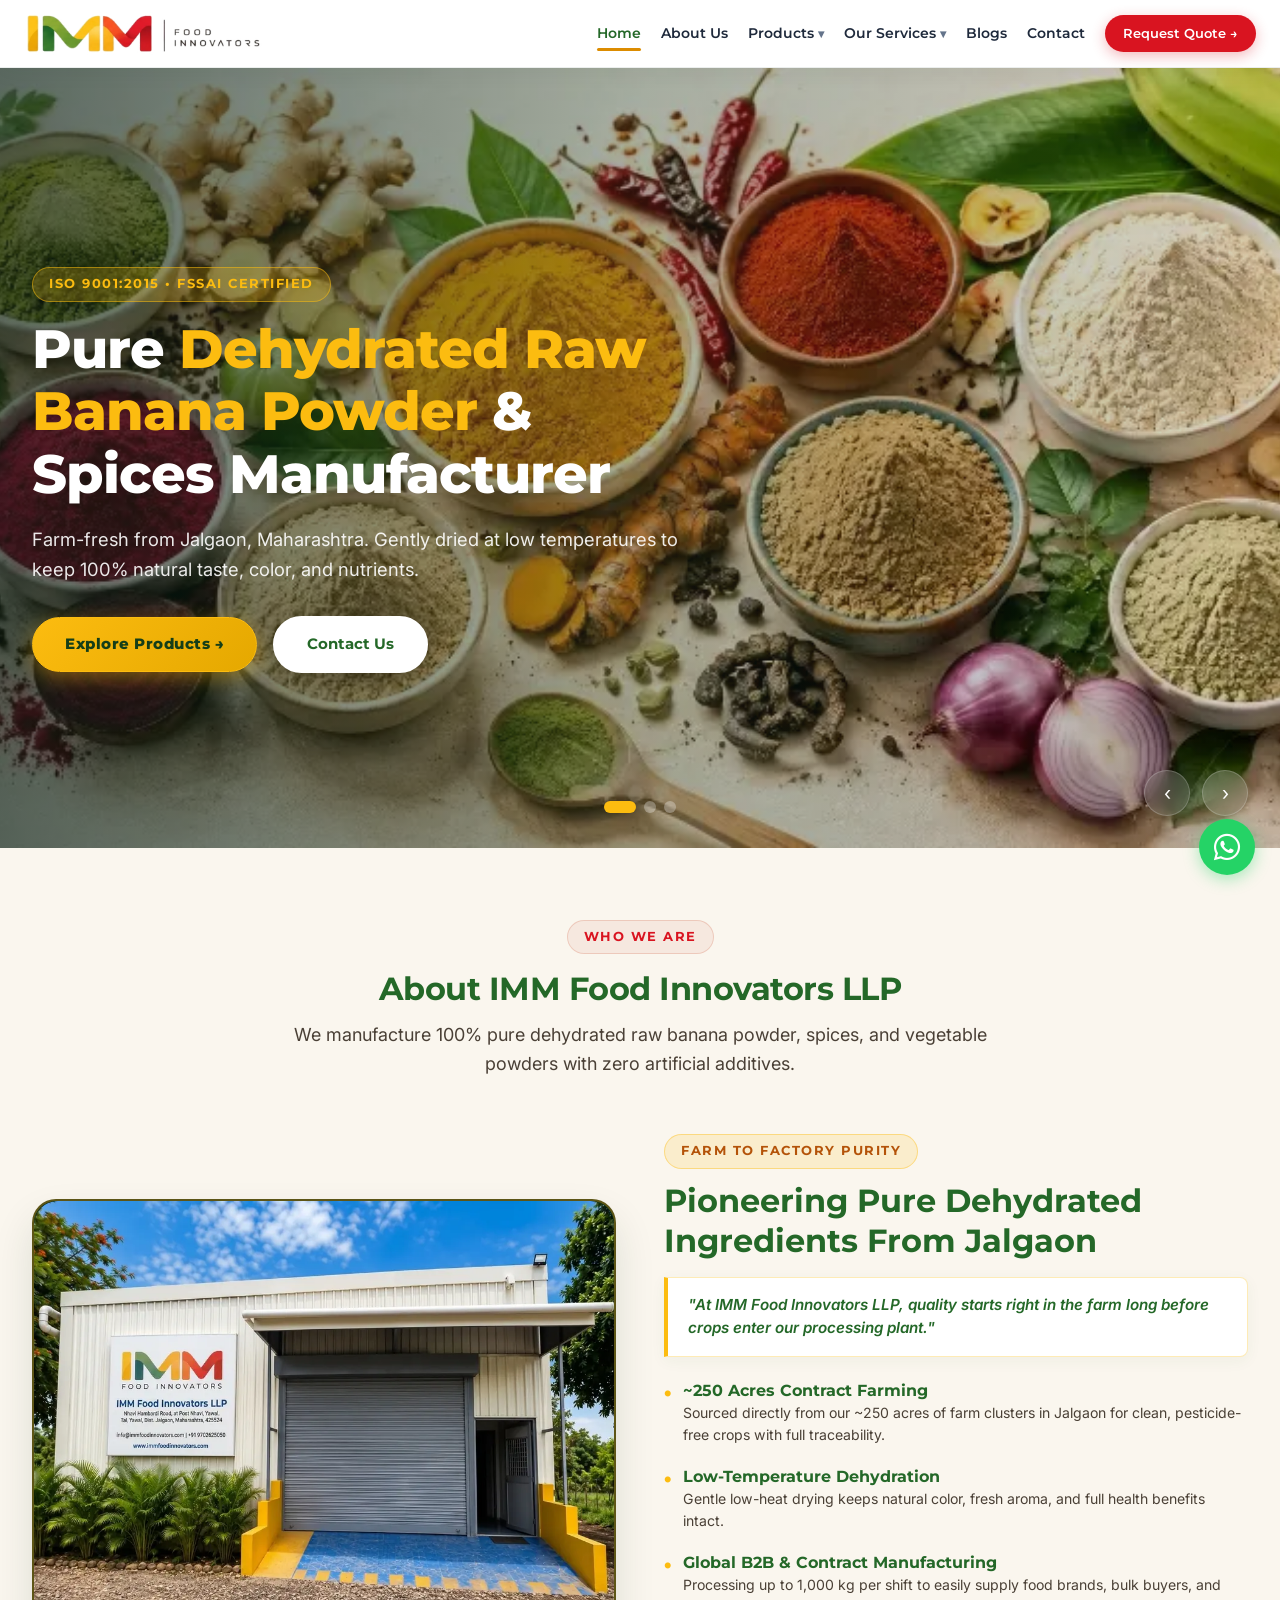
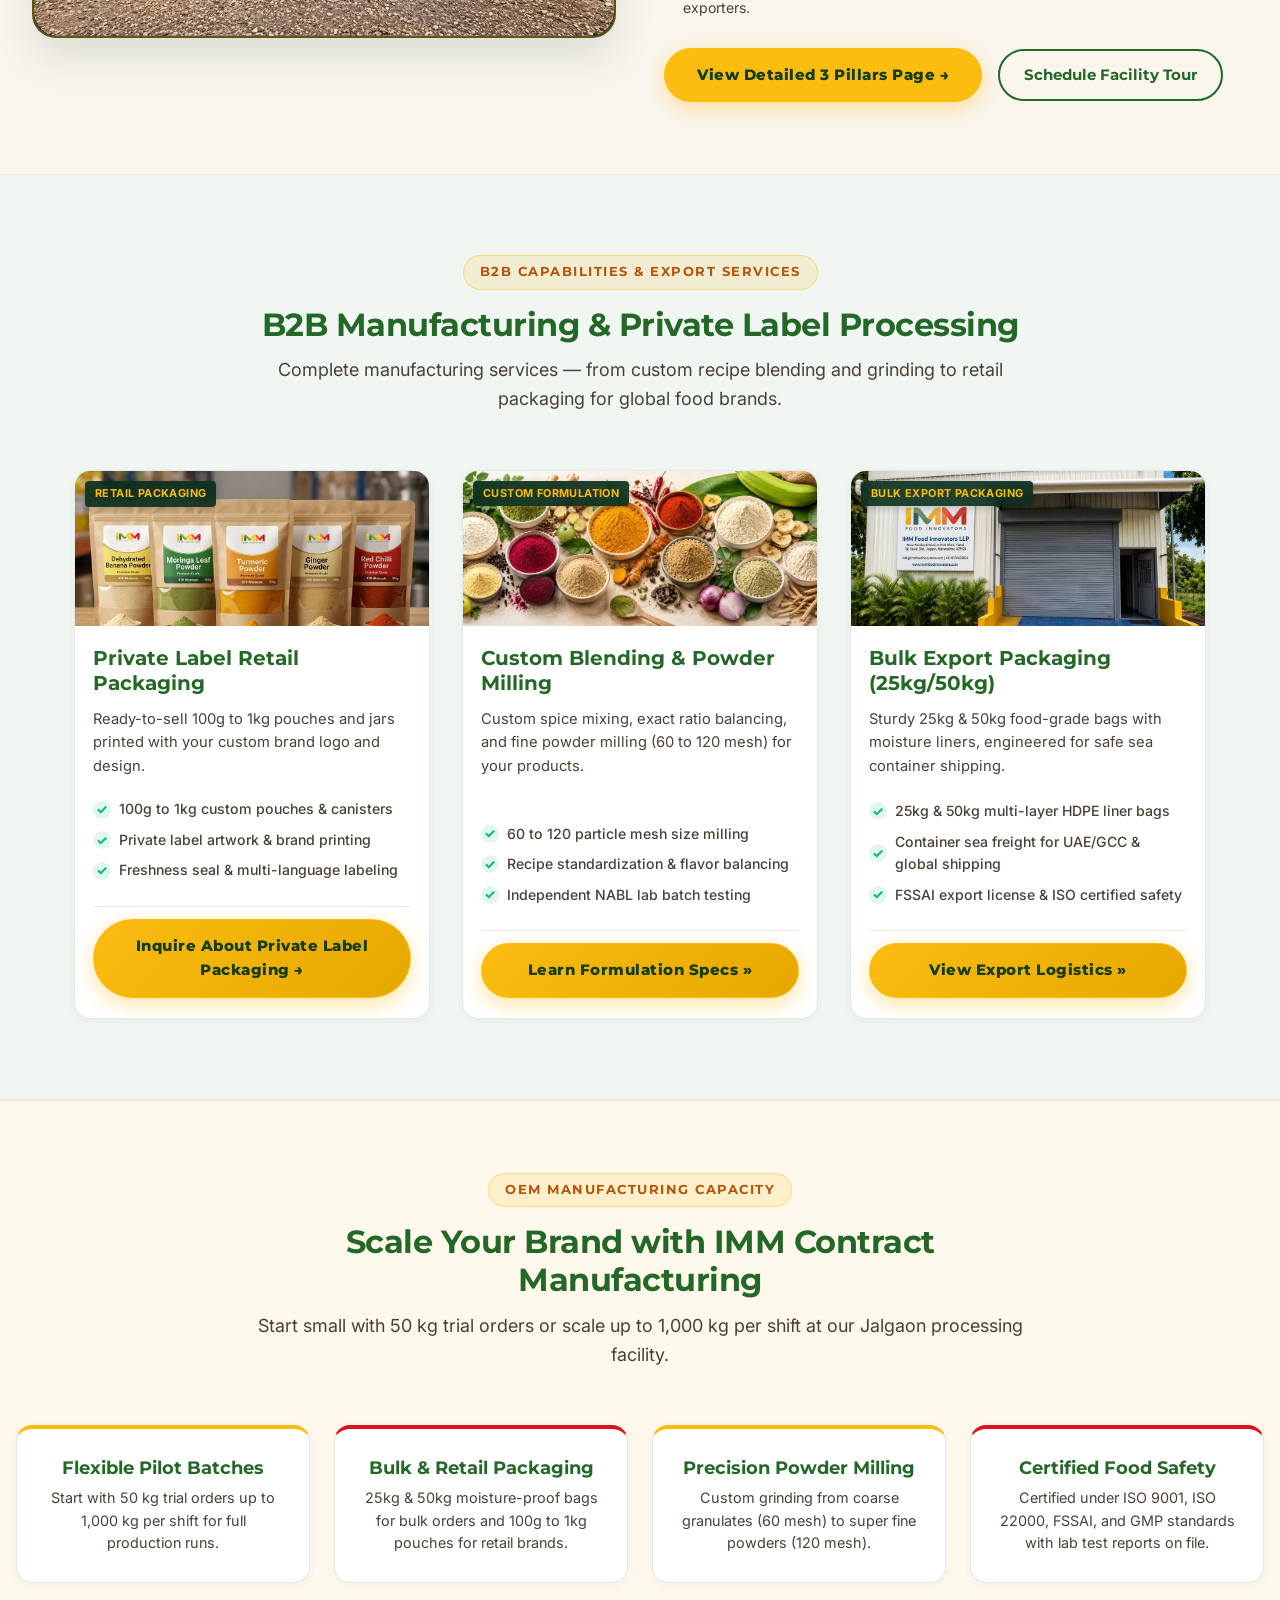
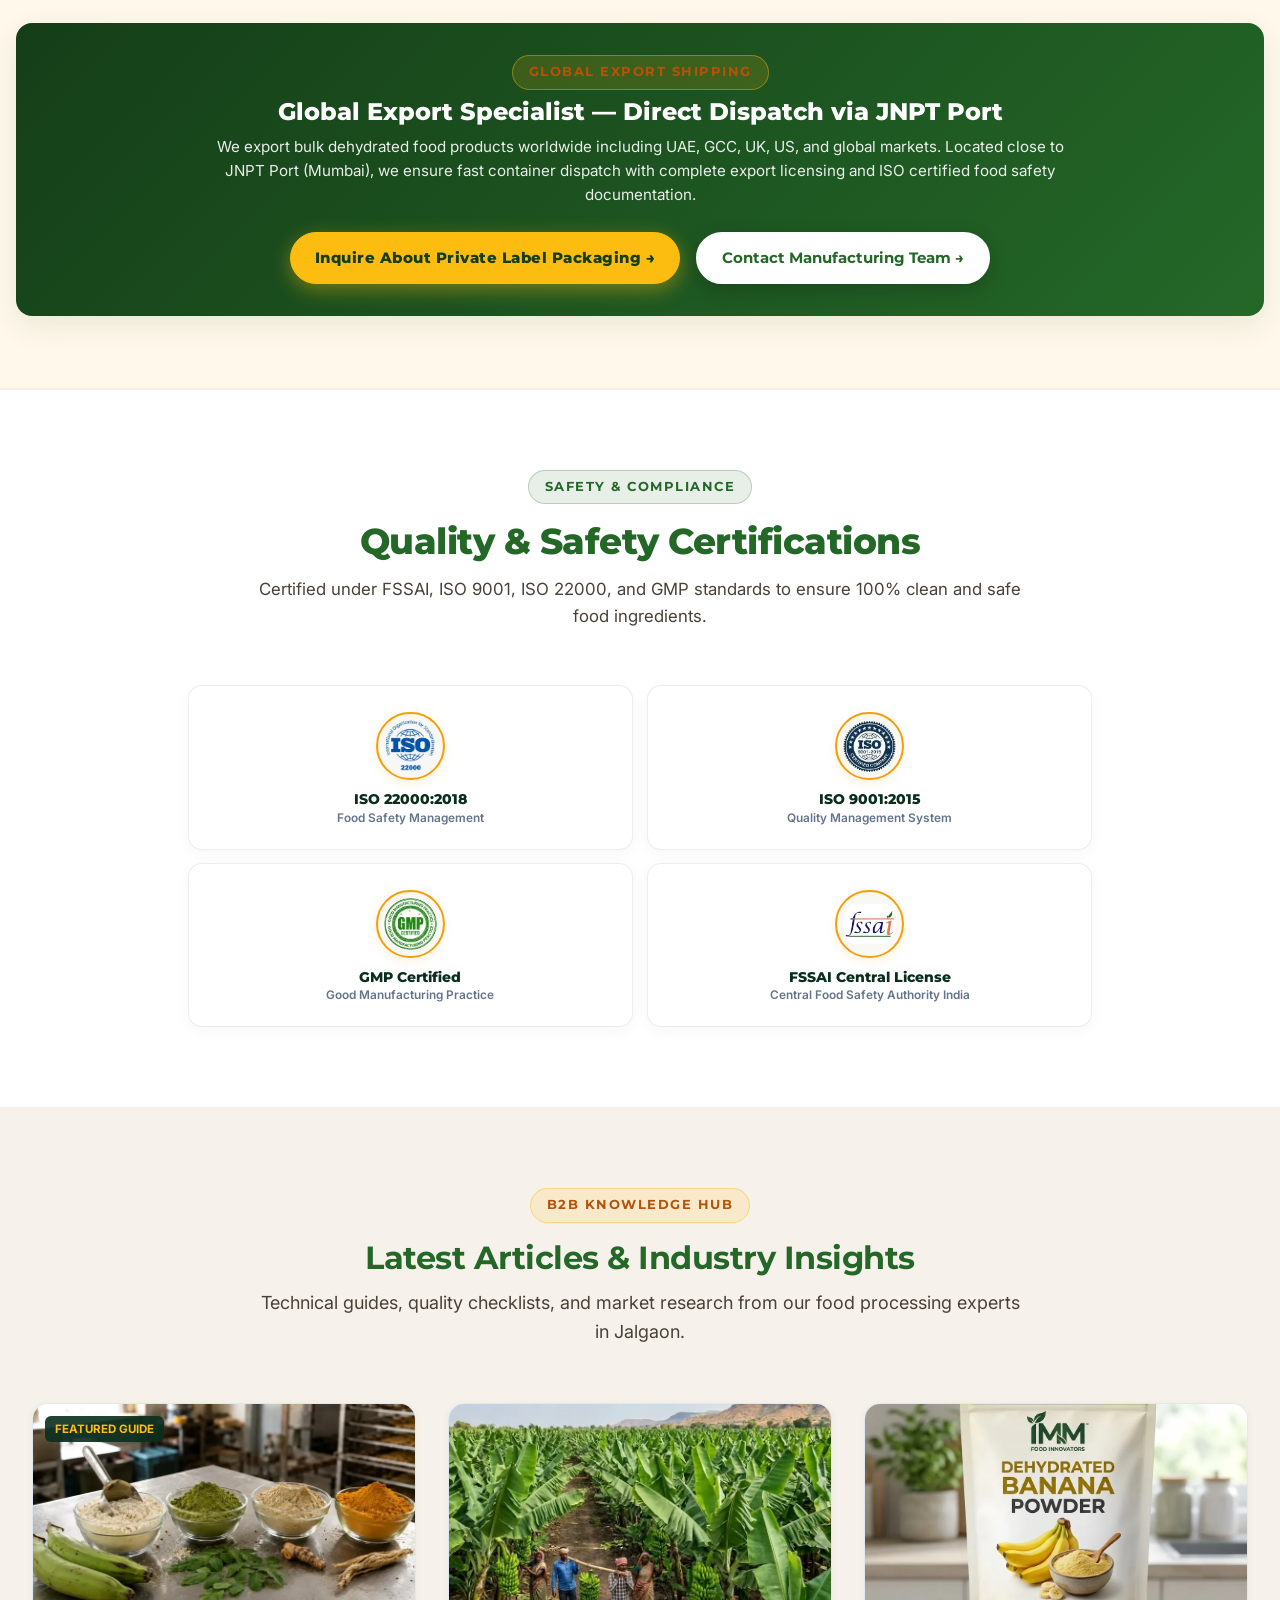
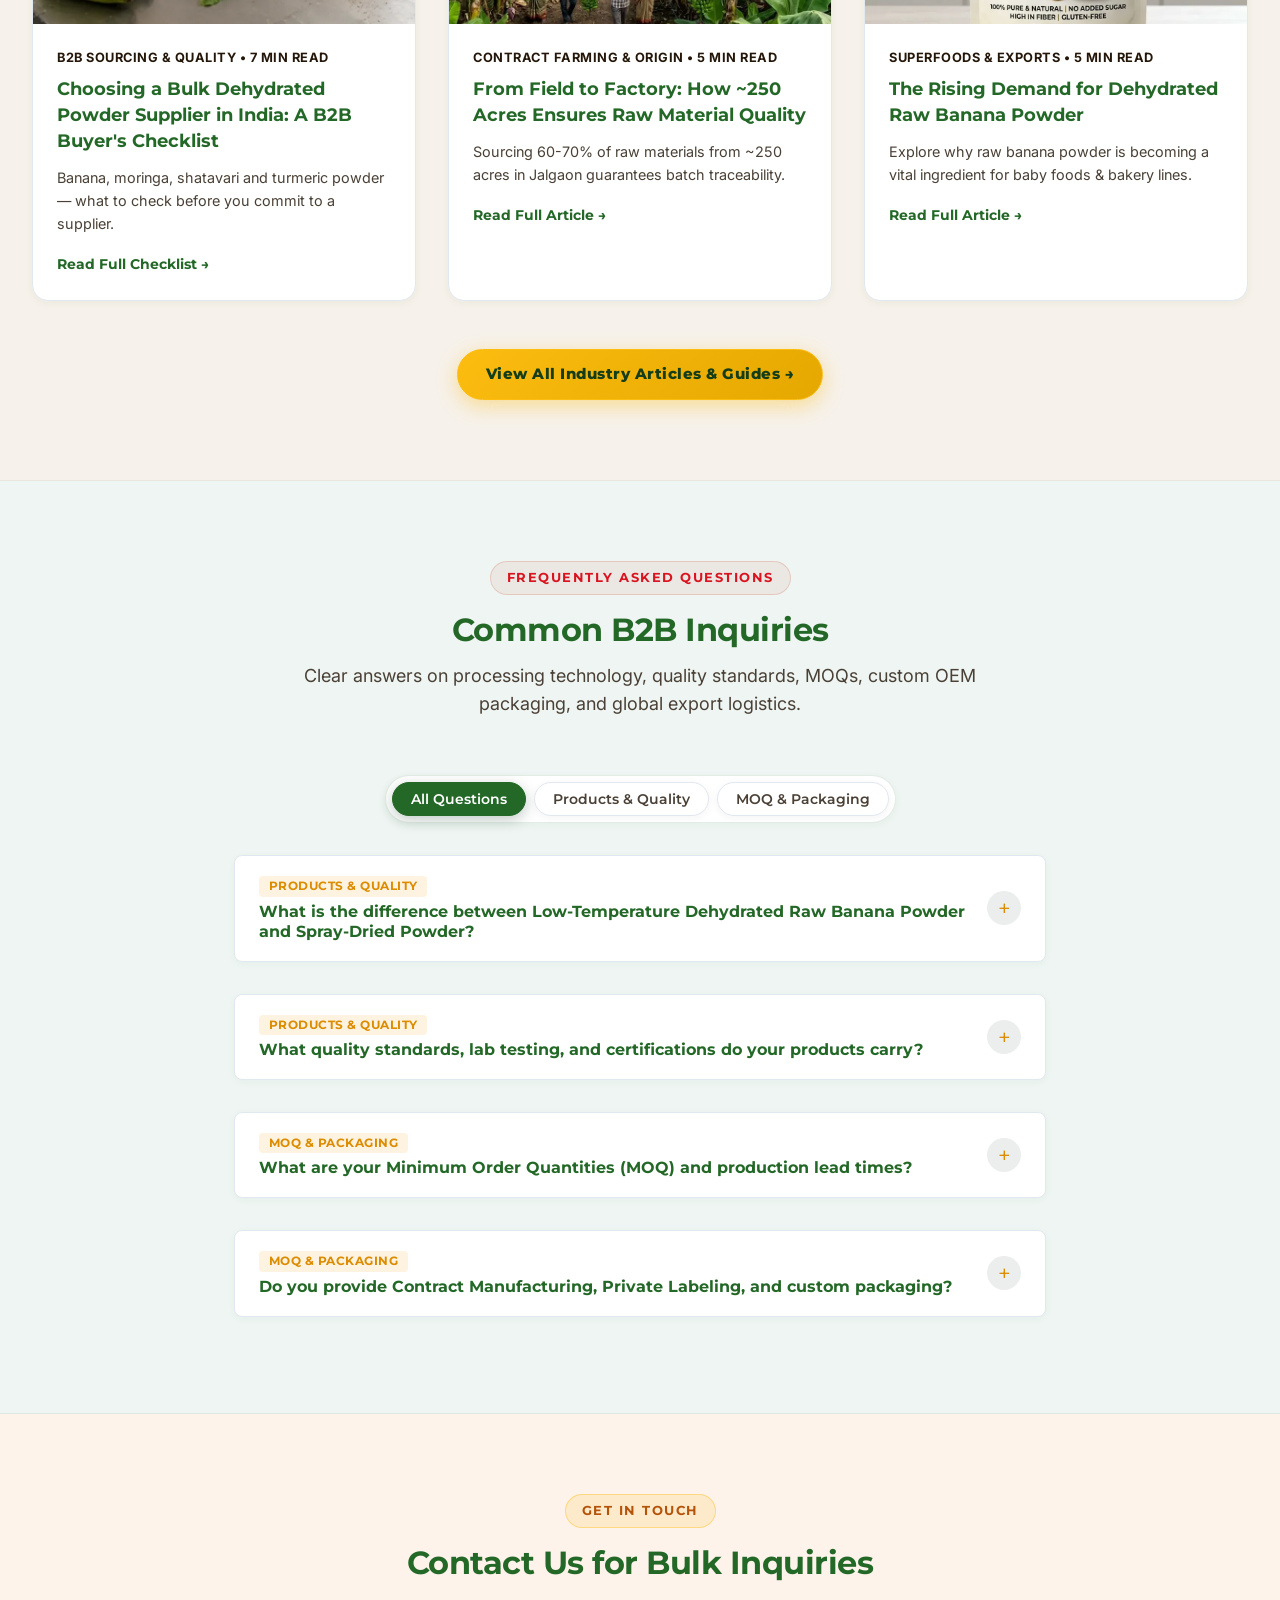
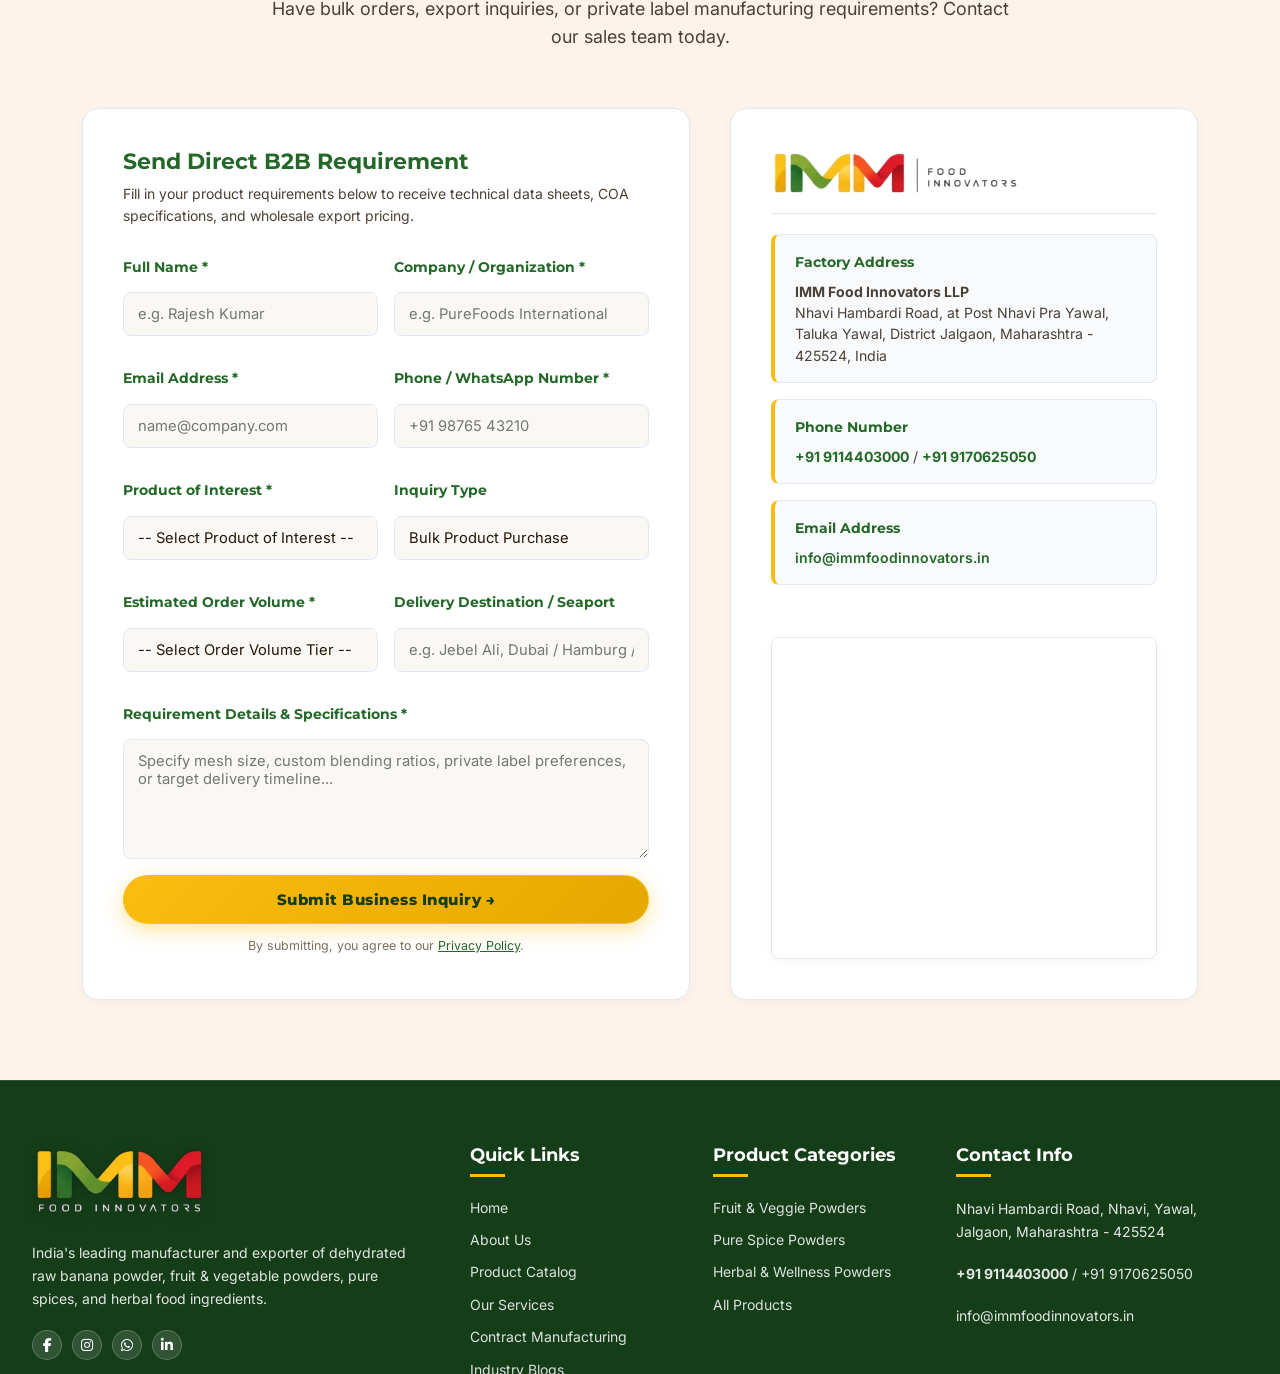
==== commit df272c46: "Site update: fixes, export block, print TDS, nav CTA, privacy, perf Bugs fixed - services.html: clos" ====
--- a/index.html
+++ b/index.html
@@ -6,7 +6,7 @@
     <meta name="viewport" content="width=device-width, initial-scale=1.0">
     <title>Dehydrated Raw Banana Powder & Spices Manufacturer | IMM Food</title>
     <meta name="description"
-        content="IMM Food Innovators LLP is India's leading manufacturer of dehydrated raw banana powder, moringa, and spices in Jalgaon, Maharashtra. ISO 22000 & FSSAI certified.">
+        content="IMM Food Innovators LLP is a leading manufacturer of dehydrated raw banana powder, moringa and spices in Jalgaon, Maharashtra. ISO 22000 & FSSAI certified.">
     <meta name="keywords"
         content="dehydrated raw banana powder manufacturer, raw banana powder supplier, raw banana powder manufacturer jalgaon, dehydrated raw banana powder india, raw banana powder exporter, moringa powder manufacturer, turmeric powder supplier, herbal powder manufacturer, food ingredients manufacturer, spice manufacturer maharashtra, IMM Food Innovators LLP, Contract Manufacturing for Dehydrated Food Products, Food Contract Manufacturing, Third Party Food Manufacturing, Private Label Food Manufacturing">
     <meta name="author" content="IMM Food Innovators LLP">
@@ -29,11 +29,14 @@
     <link rel="dns-prefetch" href="https://cdnjs.cloudflare.com">
 
     <!-- Font Awesome Icons & Modular CSS Architecture -->
-    <link rel="preload" href="https://cdnjs.cloudflare.com/ajax/libs/font-awesome/6.5.1/css/all.min.css" as="style" onload="this.onload=null;this.rel='stylesheet'">
-    <noscript><link rel="stylesheet" href="https://cdnjs.cloudflare.com/ajax/libs/font-awesome/6.5.1/css/all.min.css"></noscript>
-    <link rel="stylesheet" href="css/style.css?v=26.0">
-    <link rel="stylesheet" href="css/components.css?v=26.0">
-    <link rel="stylesheet" href="css/responsive.css?v=26.0">
+    <link rel="preload" href="https://cdnjs.cloudflare.com/ajax/libs/font-awesome/6.5.1/css/all.min.css" as="style" onload="this.onload=null;this.rel='stylesheet'" integrity="sha512-DTOQO9RWCH3ppGqcWaEA1BIZOC6xxalwEsw9c2QQeAIftl+Vegovlnee1c9QX4TctnWMn13TZye+giMm8e2LwA==" crossorigin="anonymous">
+    <noscript><link rel="stylesheet" href="https://cdnjs.cloudflare.com/ajax/libs/font-awesome/6.5.1/css/all.min.css" integrity="sha512-DTOQO9RWCH3ppGqcWaEA1BIZOC6xxalwEsw9c2QQeAIftl+Vegovlnee1c9QX4TctnWMn13TZye+giMm8e2LwA==" crossorigin="anonymous"></noscript>
+    <link rel="preconnect" href="https://fonts.googleapis.com">
+    <link rel="preconnect" href="https://fonts.gstatic.com" crossorigin>
+    <link rel="stylesheet" href="https://fonts.googleapis.com/css2?family=Montserrat:wght@500;600;700;800&family=Inter:wght@300;400;500;600;700&display=swap">
+    <link rel="stylesheet" href="css/style.css?v=30.0">
+    <link rel="stylesheet" href="css/components.css?v=30.0">
+    <link rel="stylesheet" href="css/responsive.css?v=30.0">
 
     <!-- Open Graph / Facebook -->
     <meta property="og:type" content="website">
@@ -41,7 +44,7 @@
     <meta property="og:url" content="https://www.immfoodinnovators.in/">
     <meta property="og:title" content="Dehydrated Raw Banana Powder & Spices Manufacturer | IMM Food">
     <meta property="og:description"
-        content="IMM Food Innovators LLP is India's leading manufacturer of dehydrated raw banana powder, moringa, and spices in Jalgaon, Maharashtra. ISO 22000 & FSSAI certified.">
+        content="IMM Food Innovators LLP is a leading manufacturer of dehydrated raw banana powder, moringa and spices in Jalgaon, Maharashtra. ISO 22000 & FSSAI certified.">
     <meta property="og:image" content="https://www.immfoodinnovators.in/images/IMMLogo.webp">
     <meta property="og:image:alt" content="IMM Food Innovators LLP Logo">
     <meta property="og:image:width" content="1200">
@@ -154,7 +157,7 @@
             "item": {
               "@type": "Product",
               "name": "Moringa Leaf Powder",
-              "description": "High-protein, naturally shade-dried Moringa Oleifera leaf powder rich in chlorophyll and essential vitamins.",
+              "description": "Naturally shade-dried Moringa Oleifera leaf powder, rich in chlorophyll and essential vitamins.",
               "brand": { "@type": "Brand", "name": "IMM Food Innovators" }
             }
           },
@@ -262,6 +265,7 @@
 
                     <li><a href="blogs.html" class="nav-link">Blogs</a></li>
                     <li><a href="contact.html" class="nav-link">Contact</a></li>
+                    <li class="nav-cta-item"><a href="contact.html" class="nav-cta-btn">Request Quote →</a></li>
                 </ul>
 
             </nav>
@@ -548,7 +552,7 @@
                     <img src="images/certifications/badges/iso_22000.webp?v=9.0"
                         alt="ISO 22000:2018 Official Certified Seal" loading="lazy">
                 </div>
-                <h4>ISO 22000:2018</h4>
+                <h3 style="font-size: var(--font-size-lg); font-weight: var(--weight-semibold);">ISO 22000:2018</h3>
                 <p>Food Safety Management</p>
                 <div class="cert-overlay">View Official Document</div>
             </div>
@@ -558,7 +562,7 @@
                     <img src="images/certifications/badges/iso_9001.webp?v=9.0"
                         alt="ISO 9001:2015 Official Certified Seal" loading="lazy">
                 </div>
-                <h4>ISO 9001:2015</h4>
+                <h3 style="font-size: var(--font-size-lg); font-weight: var(--weight-semibold);">ISO 9001:2015</h3>
                 <p>Quality Management System</p>
                 <div class="cert-overlay">View Official Document</div>
             </div>
@@ -567,7 +571,7 @@
                 <div class="cert-icon-wrapper">
                     <img src="images/certifications/badges/gmp.webp?v=9.0" alt="GMP Certified Official Seal" loading="lazy">
                 </div>
-                <h4>GMP Certified</h4>
+                <h3 style="font-size: var(--font-size-lg); font-weight: var(--weight-semibold);">GMP Certified</h3>
                 <p>Good Manufacturing Practice</p>
                 <div class="cert-overlay">View Official Document</div>
             </div>
@@ -577,7 +581,7 @@
                 <div class="cert-icon-wrapper">
                     <img src="images/certifications/badges/msme.webp?v=9.0" alt="Udyam MSME Official Seal" loading="lazy">
                 </div>
-                <h4>Udyam MSME</h4>
+                <h3 style="font-size: var(--font-size-lg); font-weight: var(--weight-semibold);">Udyam MSME</h3>
                 <p>Enterprise Registration</p>
                 <div class="cert-overlay">View Official Document</div>
             </div>
@@ -587,7 +591,7 @@
                 <div class="cert-icon-wrapper">
                     <img src="images/certifications/badges/fssai.webp?v=9.0" alt="FSSAI License Official Seal" loading="lazy">
                 </div>
-                <h4>FSSAI Central License</h4>
+                <h3 style="font-size: var(--font-size-lg); font-weight: var(--weight-semibold);">FSSAI Central License</h3>
                 <p>Central Food Safety Authority India</p>
                 <div class="cert-overlay">View Official Document</div>
             </div>
@@ -739,7 +743,7 @@
                     <p>Our manufacturing plant operates under strict food safety management systems:
                     <ul class="faq-list">
                         <li><strong>FSSAI Central License:</strong> No. 11525073000252 (Valid thru Sep 2027)</li>
-                        <li><strong>Standards:</strong> ISO 22000 & HACCP compliant hygiene protocols</li>
+                        <li><strong>Standards:</strong> ISO 22000 (HACCP-based) food-safety and hygiene protocols</li>
                         <li><strong>Quality Testing:</strong> Every batch is tested for moisture levels (&lt;4%–6%),
                             particle mesh size (60 to 120 mesh), microbial limits (TPC, Yeast & Mold), and physical quality standards.</li>
                     </ul>
@@ -810,7 +814,7 @@
 
                     <form id="contactForm" class="contact-form">
                         <!-- Honeypot anti-spam field -->
-                        <input type="checkbox" name="botcheck" class="hidden" style="display: none !important;" tabindex="-1" autocomplete="off">
+                        <input type="checkbox" name="botcheck" class="hidden" style="display: none !important;" tabindex="-1">
                         <div class="form-row">
                             <div class="form-group">
                                 <label for="name">Full Name *</label>
@@ -909,6 +913,7 @@
                         </div>
                         <button type="submit" class="btn-primary" style="width: 100%;">Submit Business Inquiry
                             →</button>
+                        <p class="form-consent">By submitting, you agree to our <a href="privacy.html">Privacy Policy</a>.</p>
                         <div id="successMessage"
                             style="display:none; color: #0A2E1D; background: #ECFDF5; border: 1px solid #A7F3D0; padding: 1rem; border-radius: var(--radius-sm); margin-top: 1rem; font-weight: 600; text-align: center;">
                             ✓ Thank you! Your inquiry has been sent to info@immfoodinnovators.in.
@@ -986,7 +991,7 @@
             </div>
 
             <div class="footer-col">
-                <h4>Quick Links</h4>
+                <h3>Quick Links</h3>
                 <div class="footer-links">
                     <a href="index.html">Home</a>
                     <a href="about.html">About Us</a>
@@ -999,7 +1004,7 @@
             </div>
 
             <div class="footer-col">
-                <h4>Product Categories</h4>
+                <h3>Product Categories</h3>
                 <div class="footer-links">
                     <a href="products.html?category=powder">Fruit & Veggie Powders</a>
                     <a href="products.html?category=spices">Pure Spice Powders</a>
@@ -1009,7 +1014,7 @@
             </div>
 
             <div class="footer-col">
-                <h4>Contact Info</h4>
+                <h3>Contact Info</h3>
                 <p>Nhavi Hambardi Road, Nhavi, Yawal, Jalgaon, Maharashtra - 425524</p>
                 <p style="white-space: nowrap;"><a href="tel:+919114403000" style="color:inherit; font-weight: 700; text-decoration: none;">+91 9114403000</a> / <a href="tel:+919170625050" style="color:inherit; text-decoration: none;">+91 9170625050</a></p>
                 <p><a href="mailto:info@immfoodinnovators.in" style="color:inherit;">info@immfoodinnovators.in</a></p>
@@ -1017,7 +1022,7 @@
         </div>
 
         <div class="footer-bottom">
-            <p>© 2026 IMM Food Innovators LLP. All Rights Reserved. ISO 9001:2015, ISO 22000:2018 & FSSAI Certified Facility.</p>
+            <p>© 2026 IMM Food Innovators LLP. All Rights Reserved. ISO 9001:2015, ISO 22000:2018 & FSSAI Certified Facility. &nbsp;|&nbsp; <a href="privacy.html" style="color: inherit; text-decoration: underline;">Privacy Policy</a></p>
         </div>
     </footer>
 
@@ -1029,12 +1034,12 @@
         </div>
     </div>
 
-    <script src="data/company.js?v=29.0"></script>
-    <script src="data/products.js?v=29.0"></script>
-    <script src="data/blogs.js?v=29.0"></script>
-    <script src="js/main.js?v=29.0"></script>
-    <script src="js/products.js?v=29.0"></script>
-    <script src="js/blogs.js?v=29.0"></script>
+    <script src="data/company.js?v=30.0"></script>
+    <script src="data/products.js?v=30.0"></script>
+    <script src="data/blogs.js?v=30.0"></script>
+    <script src="js/main.js?v=30.0"></script>
+    <script src="js/products.js?v=30.0"></script>
+    <script src="js/blogs.js?v=30.0"></script>
 <a href="https://wa.me/919114403000?text=Hi%20IMM%20Food%20Innovators%2C%20I%20am%20interested%20in%20bulk%20purchasing%2Fexport%20specifications"
    target="_blank" rel="noopener noreferrer" aria-label="Chat with Export Sales on WhatsApp"
    style="position:fixed;bottom:25px;right:25px;z-index:9999;background:#25D366;color:#FFFFFF;
--- a/css/style.css
+++ b/css/style.css
@@ -4,7 +4,6 @@
    Aesthetic: Farm-fresh agriculture, organic food processing & B2B export
    ============================================================ */
 
-@import url('https://fonts.googleapis.com/css2?family=Montserrat:wght@500;600;700;800&family=Inter:wght@300;400;500;600;700&display=swap');
 
 /* ── Verified September 2026 Brand Identity Palette Tokens ── */
 :root {
@@ -652,13 +651,13 @@
   display: inline-flex;
   align-items: center;
   gap: 6px;
-  box-shadow: 0 4px 14px rgba(200, 75, 49, 0.3);
+  box-shadow: 0 4px 14px rgba(217, 20, 32, 0.3);
 }
 
 .nav-cta-btn:hover {
   background: var(--accent-red-hover);
   transform: translateY(-2px);
-  box-shadow: 0 6px 18px rgba(200, 75, 49, 0.5);
+  box-shadow: 0 6px 18px rgba(217, 20, 32, 0.45);
 }
 
 .hamburger {
@@ -1549,7 +1548,7 @@
   transition: transform 0.3s ease !important;
 }
 
-.cert-card h4 {
+.cert-card h4, .cert-card h3 {
   color: #0A2E1D !important;
   font-size: 0.88rem !important;
   font-weight: 800 !important;
@@ -1591,7 +1590,7 @@
     min-height: 60px !important;
     margin-bottom: 0.5rem !important;
   }
-  .cert-card h4 {
+  .cert-card h4, .cert-card h3 {
     font-size: 0.8rem !important;
   }
   .cert-card p {
@@ -2263,7 +2262,7 @@
   gap: 3rem;
 }
 
-.footer-col h4 {
+.footer-col h4, .footer-col h3 {
   color: #FFFFFF;
   font-size: var(--font-size-lg);
   font-weight: var(--weight-bold);
@@ -2272,7 +2271,7 @@
   padding-bottom: 10px;
 }
 
-.footer-col h4::after {
+.footer-col h4::after, .footer-col h3::after {
   content: '';
   position: absolute;
   bottom: 0;
@@ -3271,7 +3270,7 @@
   .logo-sub { font-size: 0.5rem; letter-spacing: 1px; }
   .products-grid { grid-template-columns: 1fr !important; }
   .cert-grid { grid-template-columns: 1fr !important; }
-  .footer-col h4 { margin-bottom: 1rem; }
+  .footer-col h4, .footer-col h3 { margin-bottom: 1rem; }
   
   .top-bar-container {
     padding: 0 0.75rem !important;
--- a/css/components.css
+++ b/css/components.css
@@ -471,7 +471,7 @@
   transition: transform 0.3s ease !important;
 }
 
-.cert-card h4 {
+.cert-card h4, .cert-card h3 {
   color: #0A2E1D !important;
   font-size: 0.88rem !important;
   font-weight: 800 !important;
@@ -513,7 +513,7 @@
     min-height: 60px !important;
     margin-bottom: 0.5rem !important;
   }
-  .cert-card h4 {
+  .cert-card h4, .cert-card h3 {
     font-size: 0.8rem !important;
   }
   .cert-card p {
@@ -817,3 +817,73 @@
   color: #FFFFFF;
   border-color: var(--accent-red);
 }
+
+
+/* ── Export logistics block (services.html) ── */
+.export-logistics {
+  margin-top: 2rem;
+  padding: 1.5rem;
+  background: var(--bg-linen);
+  border: 1px solid rgba(36, 104, 40, 0.18);
+  border-radius: var(--radius-md);
+}
+.export-logistics-title {
+  font-size: 1.15rem;
+  color: var(--primary-dark);
+  margin: 0 0 1rem 0;
+}
+.export-logistics-grid {
+  display: grid;
+  grid-template-columns: repeat(4, 1fr);
+  gap: 1rem;
+}
+.export-logistics-item {
+  display: flex;
+  flex-direction: column;
+  gap: 4px;
+  background: #FFFFFF;
+  border: 1px solid var(--border-light);
+  border-radius: var(--radius-sm);
+  padding: 1rem;
+}
+.export-logistics-item strong { color: var(--primary-dark); font-size: 1rem; }
+.export-logistics-item span { font-size: 0.82rem; color: var(--text-secondary); line-height: 1.4; }
+.export-logistics-item .export-logistics-label {
+  font-size: 0.72rem;
+  font-weight: 800;
+  letter-spacing: 0.6px;
+  text-transform: uppercase;
+  color: #B45309;
+}
+.export-logistics-hs { margin: 1rem 0 0 0; font-size: 0.88rem; color: var(--text-secondary); }
+
+/* ── Form consent line ── */
+.form-consent { margin: 0.75rem 0 0 0; font-size: 0.78rem; color: var(--text-muted); text-align: center; }
+.form-consent a { color: var(--primary-dark); text-decoration: underline; }
+
+/* ── Navbar CTA list item ── */
+.nav-cta-item { display: flex; align-items: center; }
+
+/* ── Print: Technical Data Sheet (only the open spec modal is printed) ── */
+.tds-print-header, .tds-print-footer { display: none; }
+@media print {
+  html, body { overflow: visible !important; height: auto !important; background: #FFFFFF !important; }
+  body > *:not(#modalOverlay) { display: none !important; }
+  #modalOverlay {
+    position: static !important; display: block !important; opacity: 1 !important; visibility: visible !important;
+    background: #FFFFFF !important; backdrop-filter: none !important; -webkit-backdrop-filter: none !important; padding: 0 !important;
+  }
+  #modalOverlay .modal-container {
+    position: static !important; max-height: none !important; overflow: visible !important; box-shadow: none !important;
+    transform: none !important; max-width: none !important; width: 100% !important; padding: 0 !important; border-radius: 0 !important;
+  }
+  .modal-close, .no-print { display: none !important; }
+  .tds-print-header {
+    display: block !important; margin-bottom: 14px; padding-bottom: 10px; border-bottom: 2px solid #246828;
+    font-size: 11px; line-height: 1.5; color: #241608;
+  }
+  .tds-print-footer {
+    display: block !important; margin-top: 14px; padding-top: 8px; border-top: 1px solid #999; font-size: 10px; color: #4A4036;
+  }
+  * { -webkit-print-color-adjust: exact; print-color-adjust: exact; }
+}
--- a/css/responsive.css
+++ b/css/responsive.css
@@ -40,6 +40,10 @@
 
   .hamburger {
     display: flex;
+    align-items: center;
+    justify-content: center;
+    min-width: 44px;
+    min-height: 44px;
   }
 
   .nav-actions {
@@ -243,6 +247,20 @@
   .buyer-guide-table, table {
     min-width: 580px;
   }
+
+  .modal-container table {
+    min-width: 0;
+  }
+
+  .nav-cta-item { width: 100%; margin-top: 0.5rem; }
+  .nav-cta-btn {
+    width: 100%;
+    justify-content: center;
+    padding: 14px 20px;
+    font-size: 1rem;
+  }
+
+  .export-logistics-grid { grid-template-columns: 1fr 1fr; }
 }
 
 /* ── SMALL MOBILE BREAKPOINTS (<= 480px) ── */
@@ -266,3 +284,13 @@
     gap: 1rem;
   }
 }
+
+@media (max-width: 480px) {
+  .export-logistics { padding: 1rem; }
+  .export-logistics-grid { grid-template-columns: 1fr; }
+}
+
+/* ── Tablet band: navbar is too narrow for the Request Quote button (Contact + WhatsApp remain) ── */
+@media (min-width: 769px) and (max-width: 899px) {
+  .nav-cta-item { display: none; }
+}
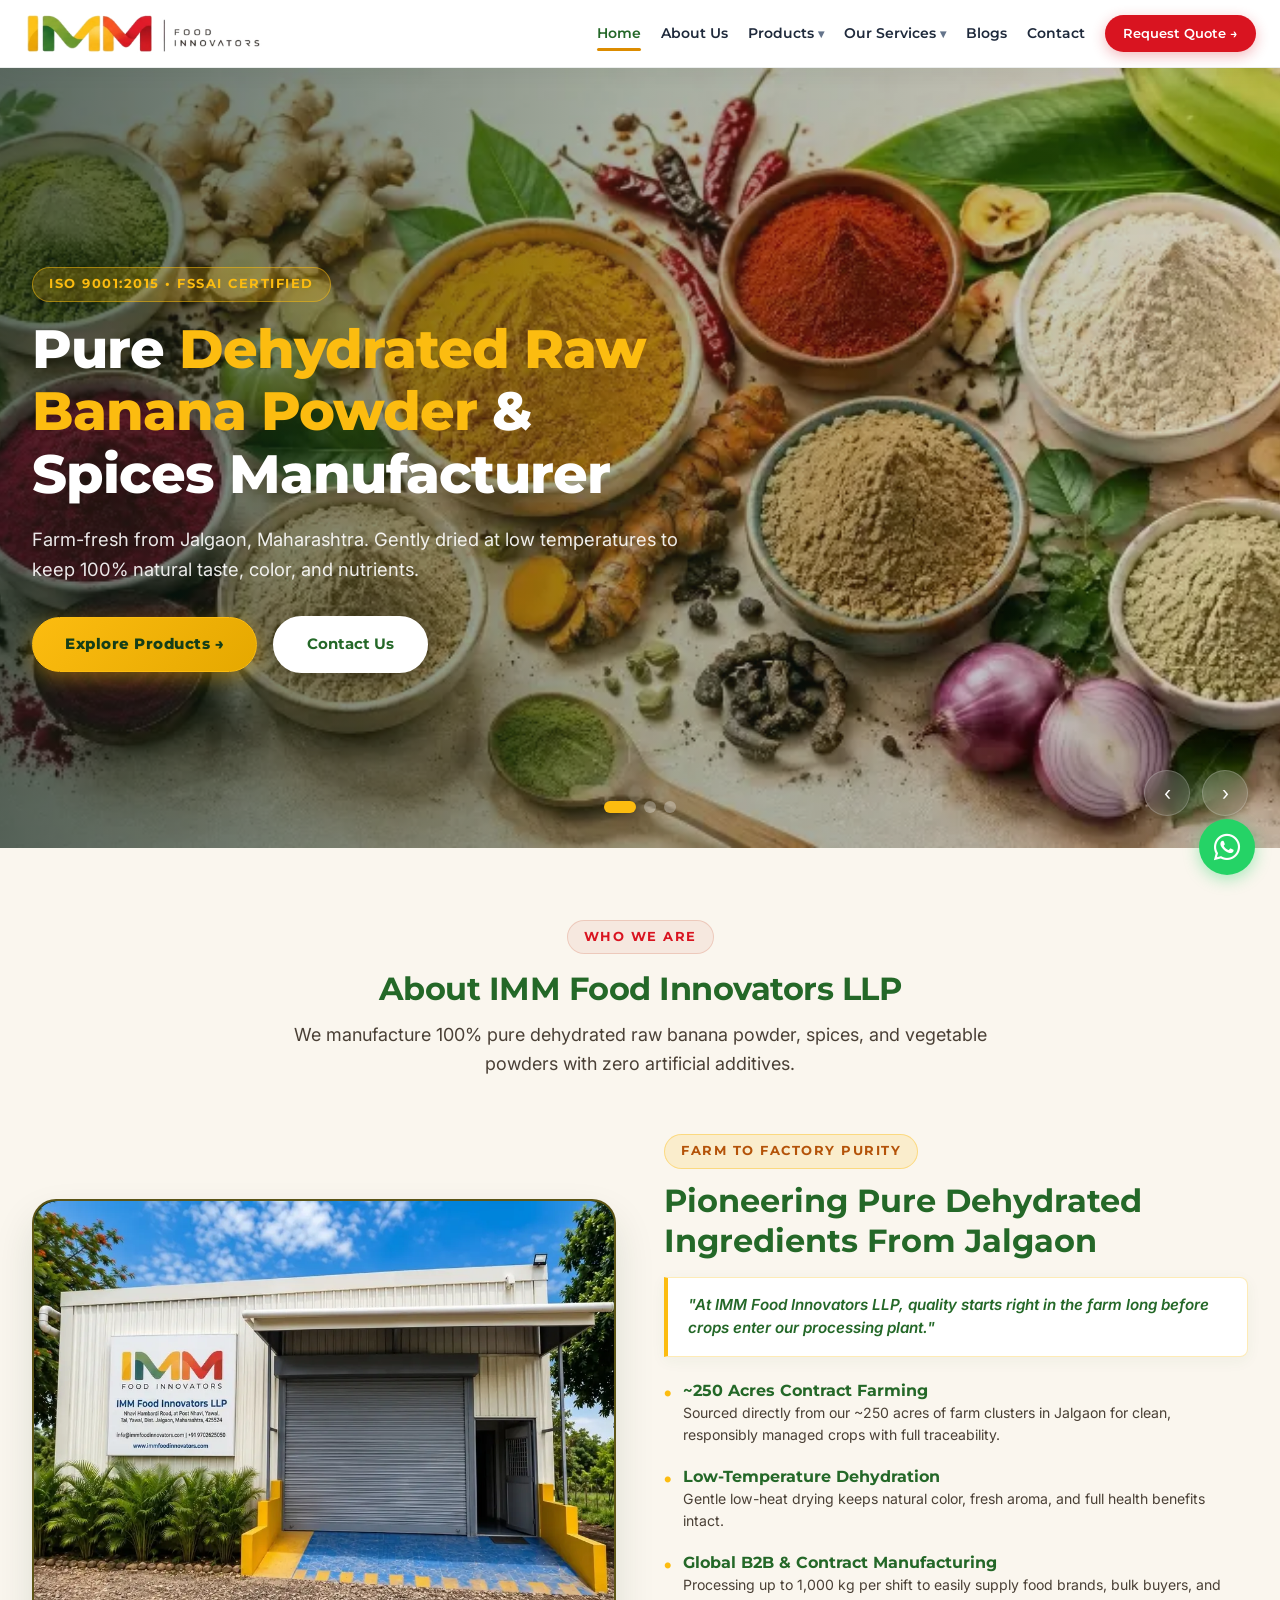
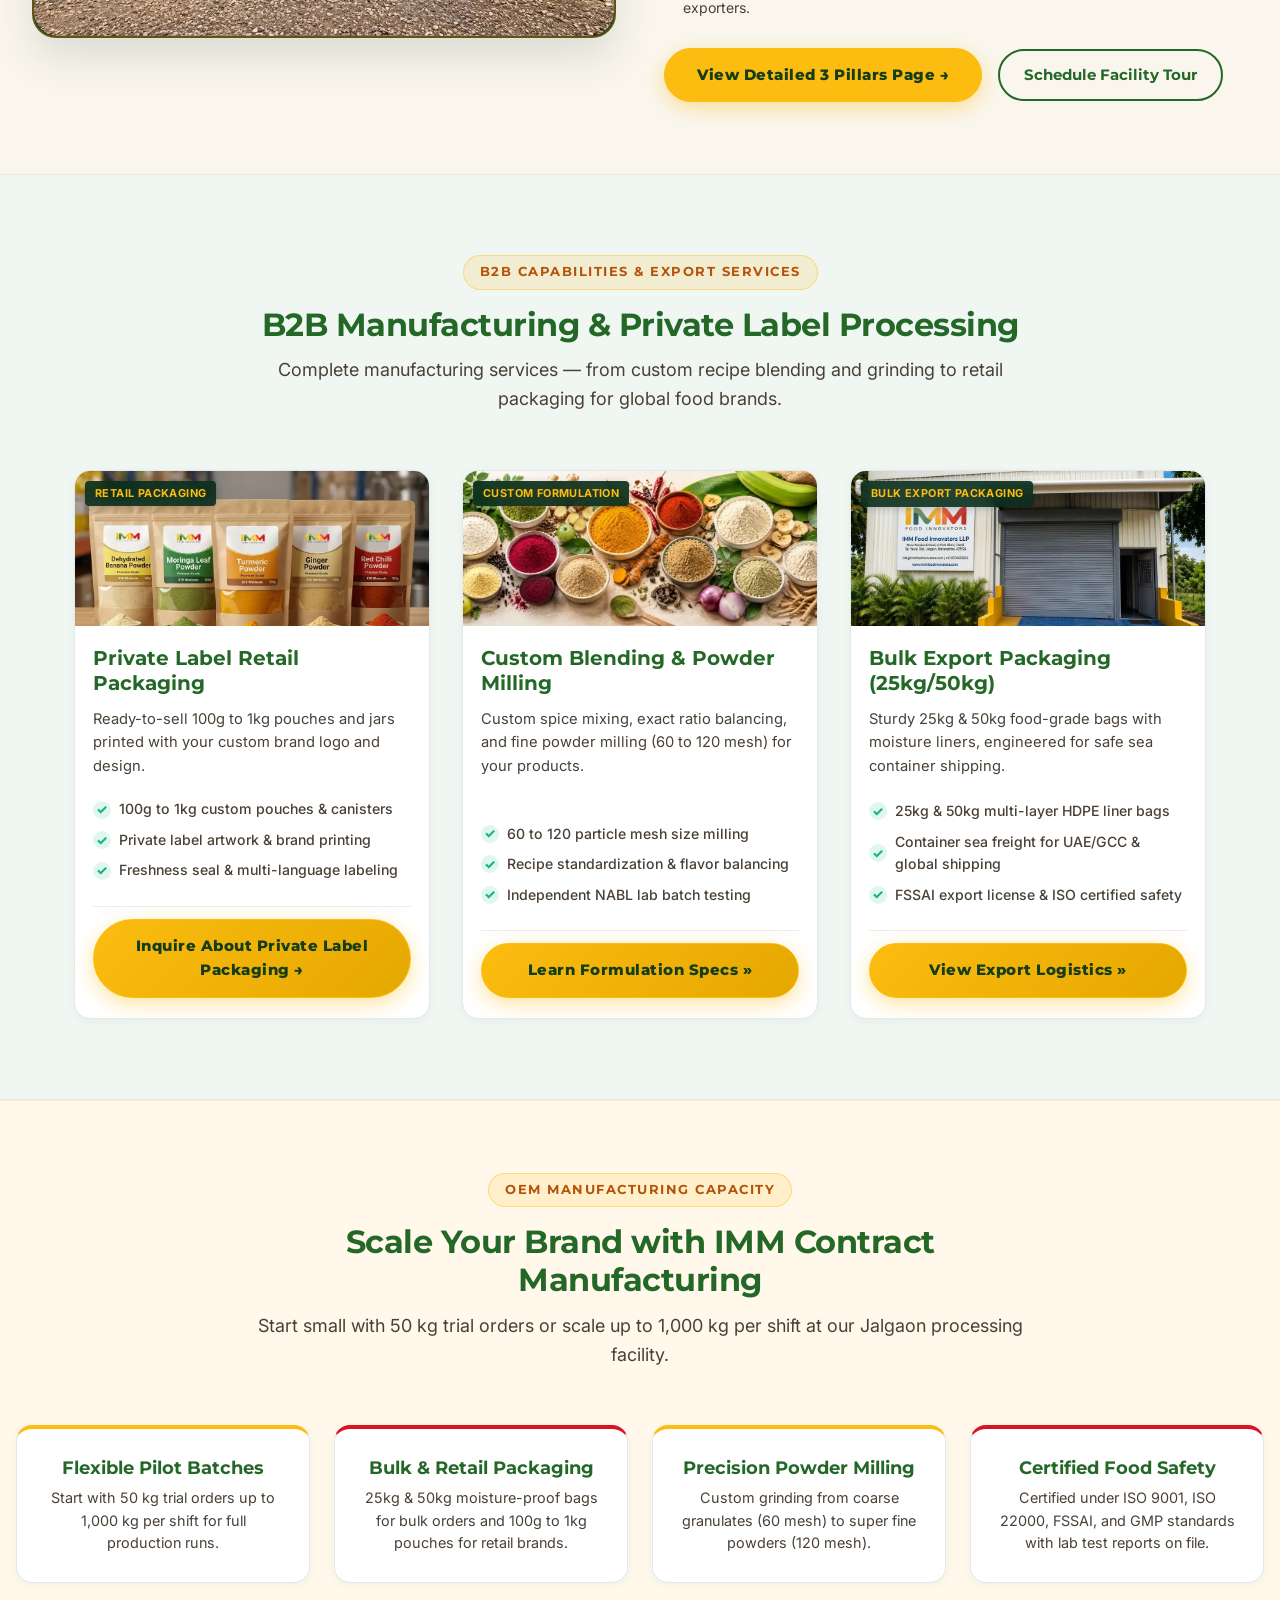
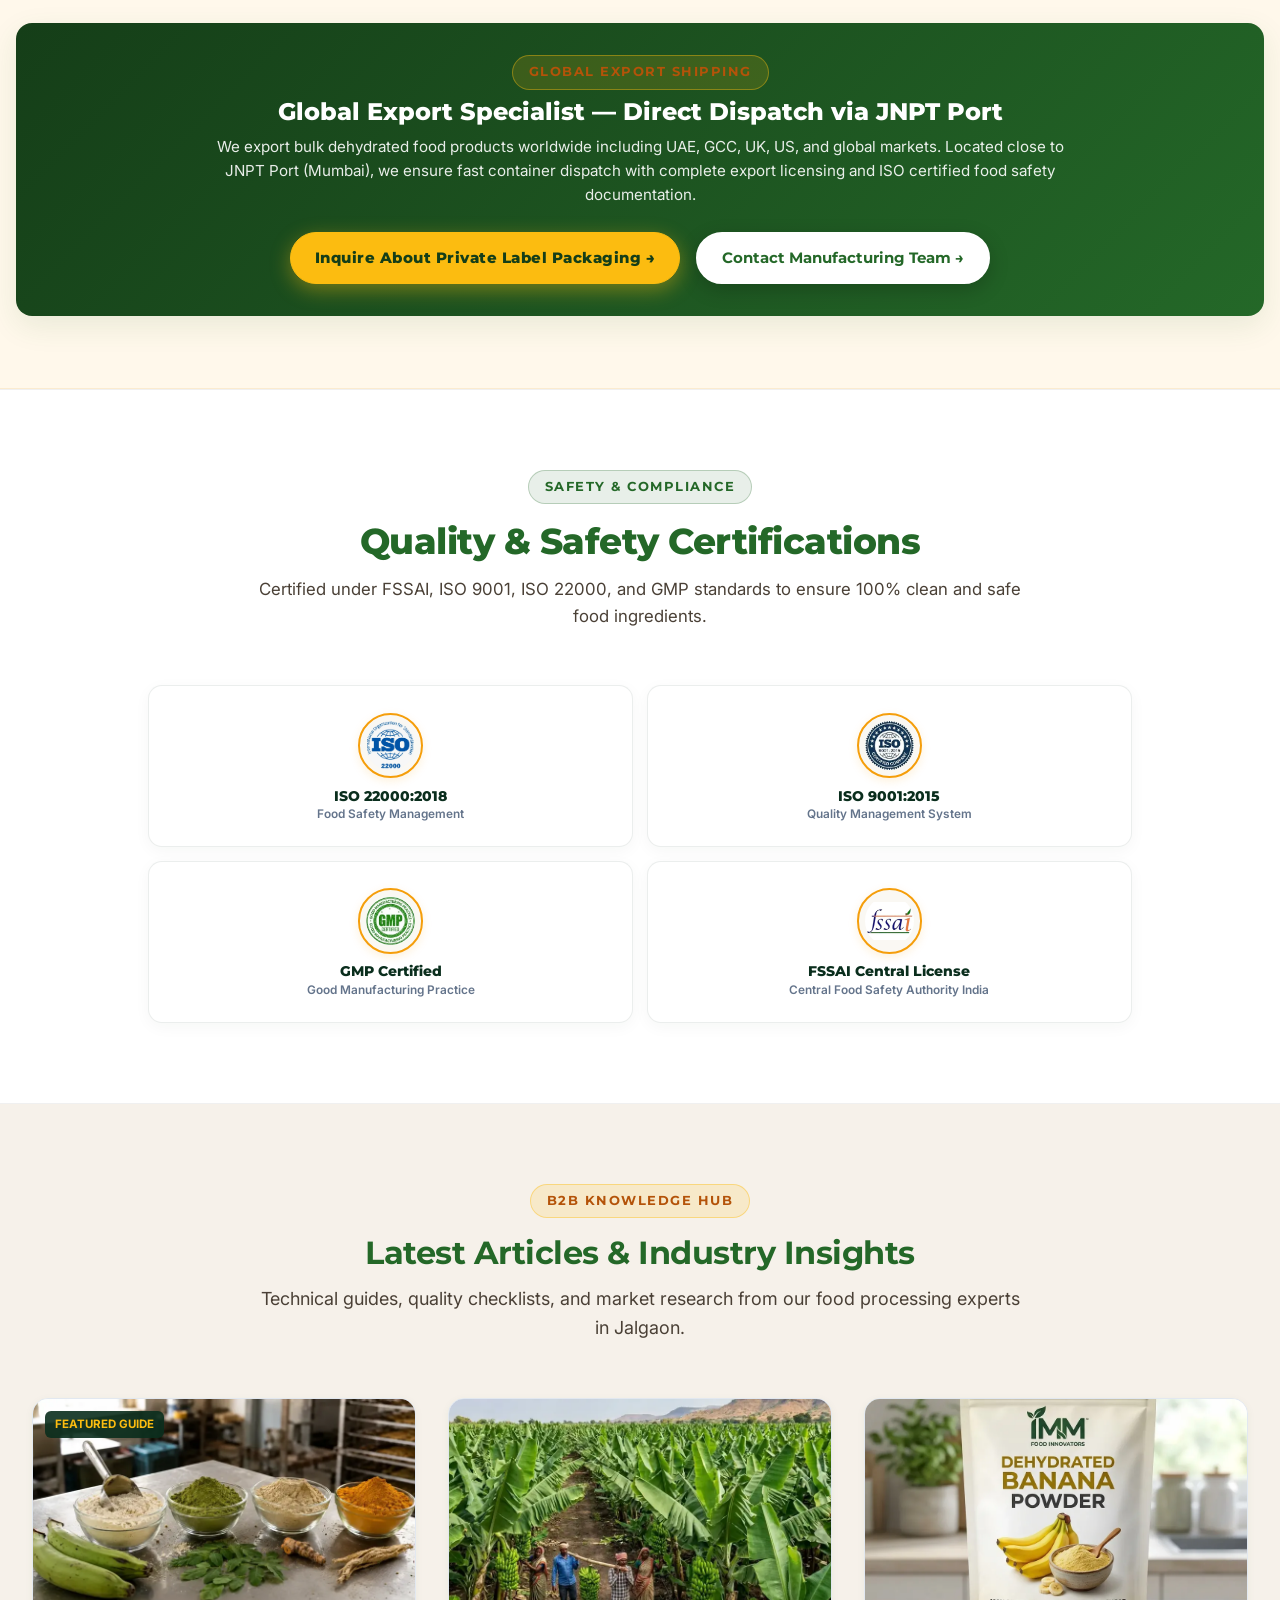
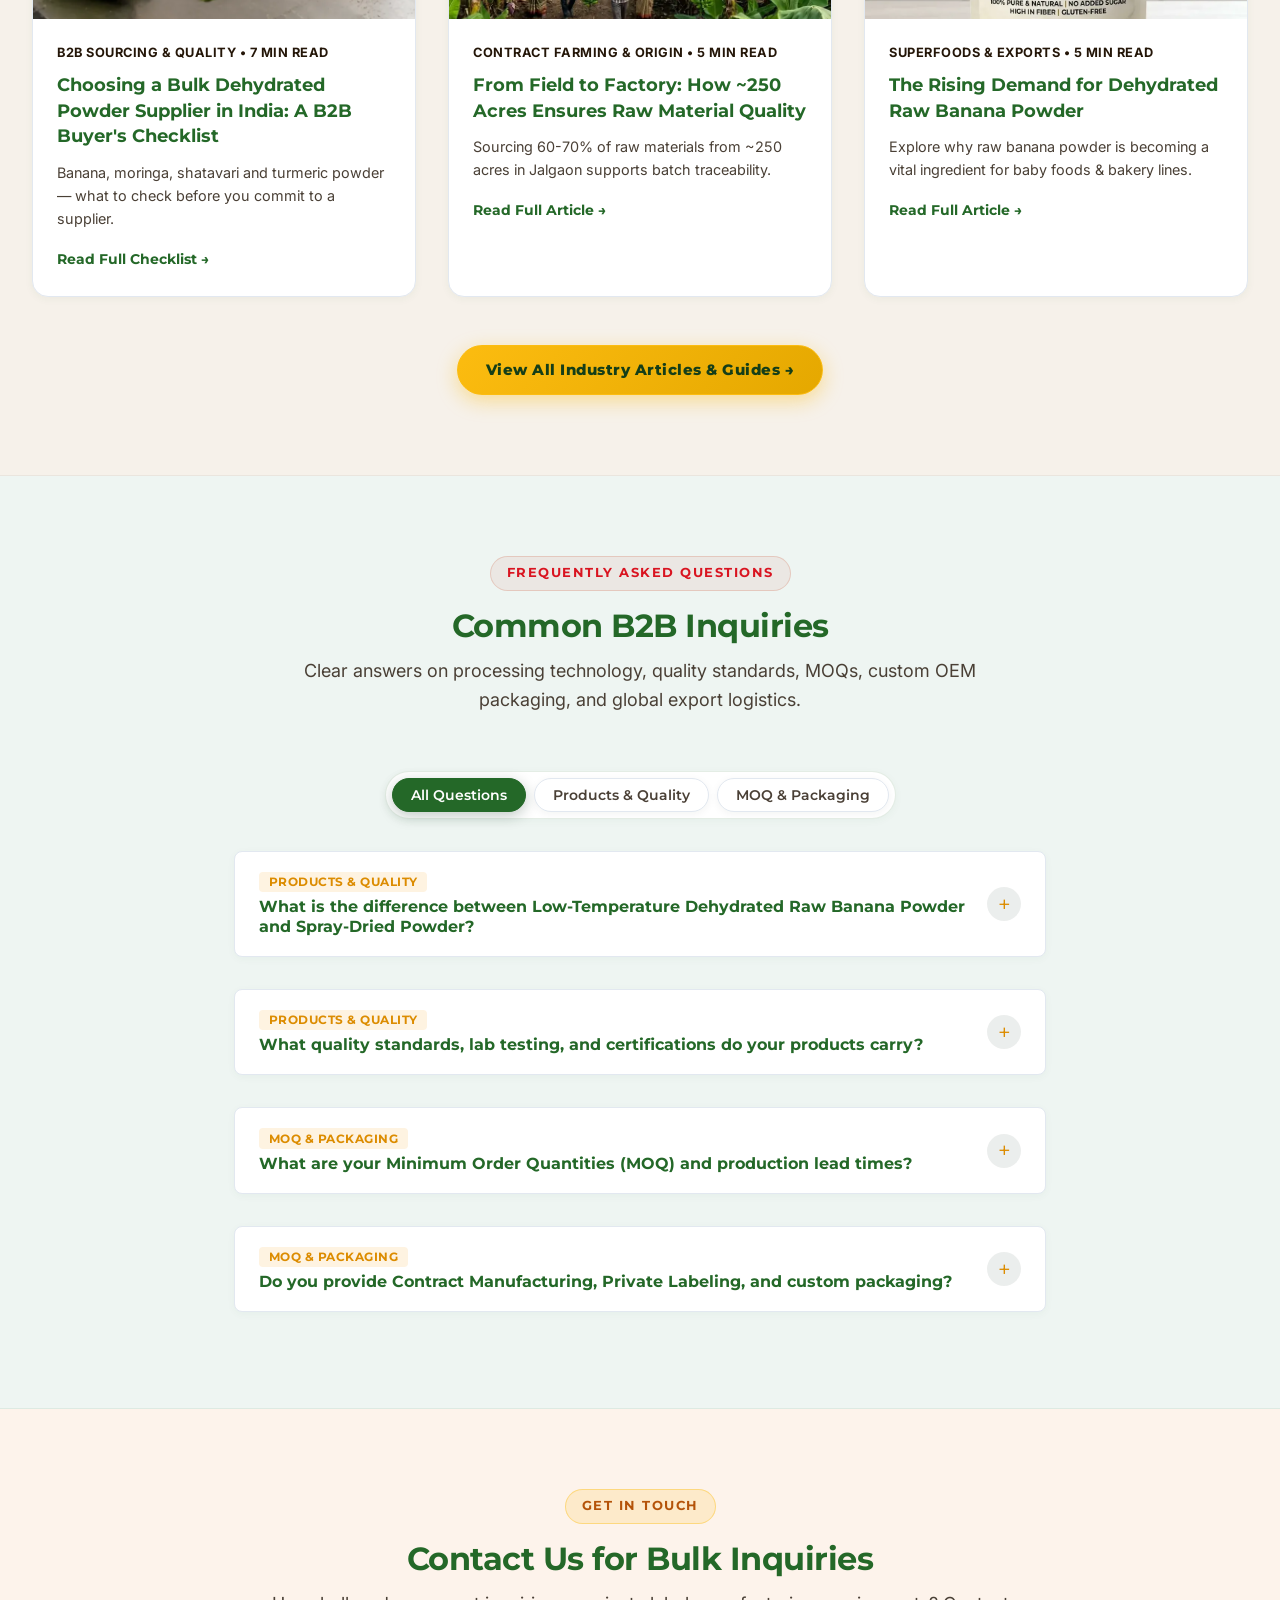
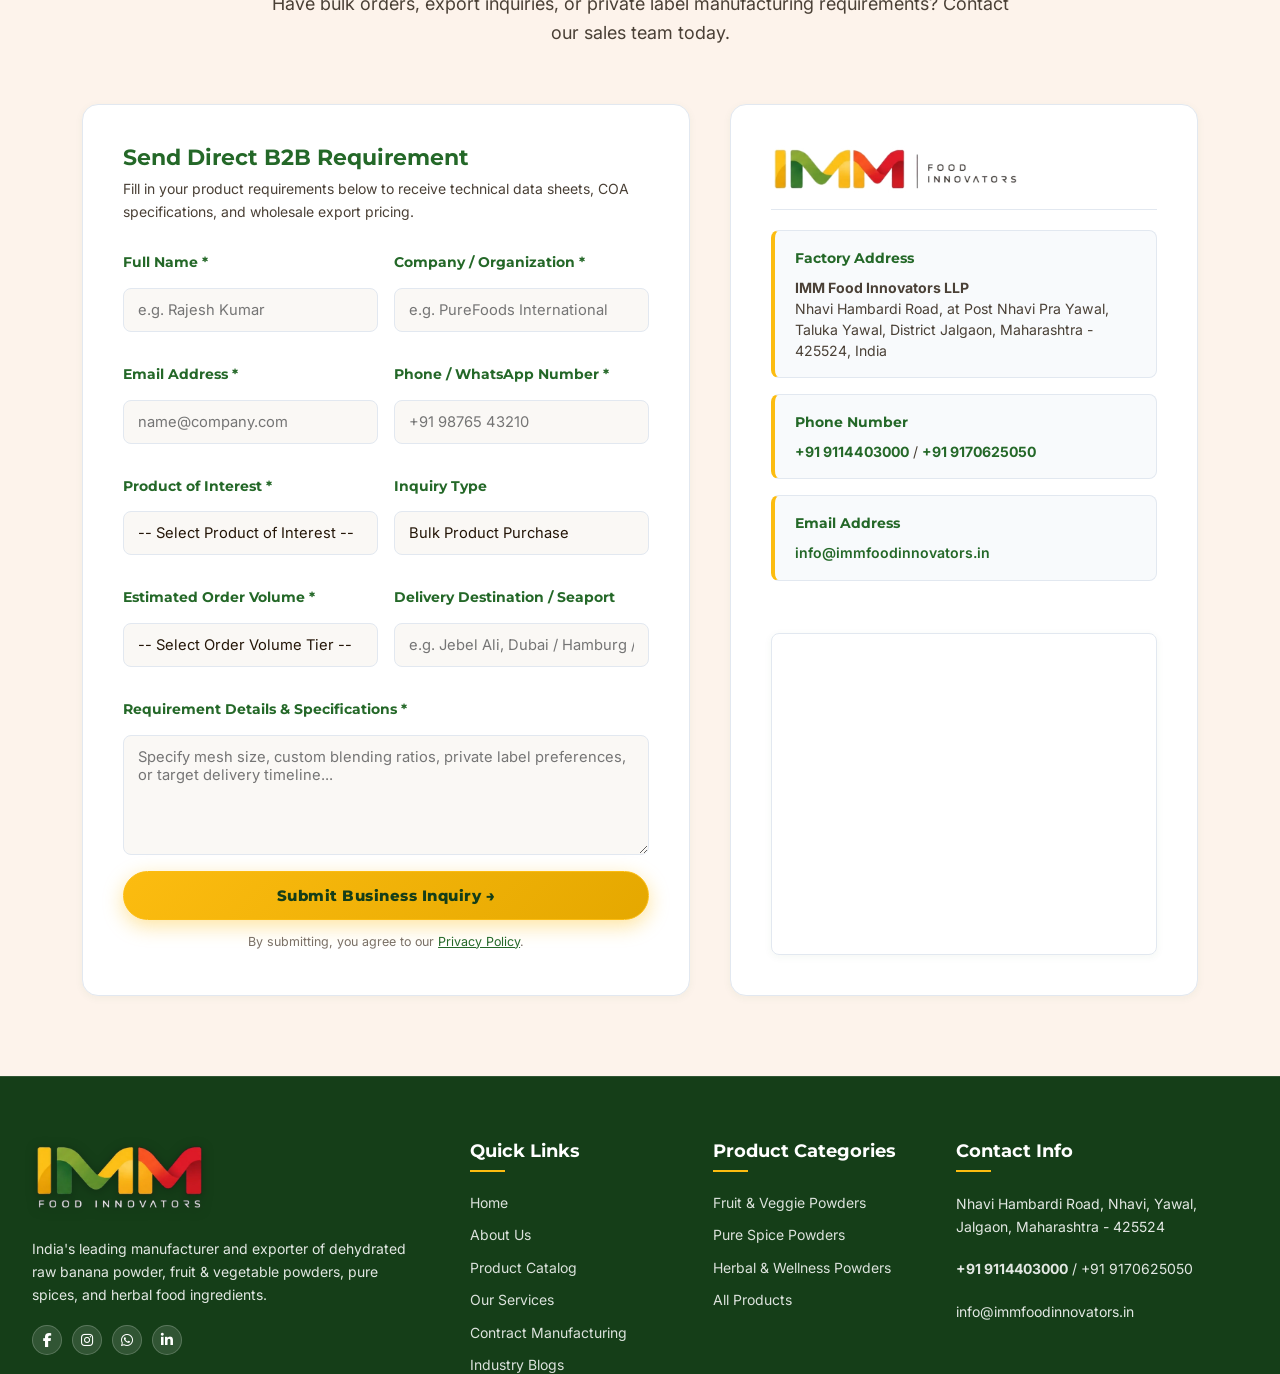
==== commit 5b006e27: "Follow-up: remove remaining absolute claims, over-limit image Found in second review pass (Antigravi" ====
--- a/index.html
+++ b/index.html
@@ -389,7 +389,7 @@
                             <div>
                                 <h4 style="font-size: 1rem; color: var(--primary-dark); font-weight: 700; margin-bottom: 2px;">
                                     ~250 Acres Contract Farming</h4>
-                                <p style="font-size: 0.88rem; color: var(--text-secondary); margin: 0;">Sourced directly from our ~250 acres of farm clusters in Jalgaon for clean, pesticide-free crops with full traceability.</p>
+                                <p style="font-size: 0.88rem; color: var(--text-secondary); margin: 0;">Sourced directly from our ~250 acres of farm clusters in Jalgaon for clean, responsibly managed crops with full traceability.</p>
                             </div>
                         </li>
 
@@ -654,7 +654,7 @@
                             From Field to Factory: How ~250 Acres Ensures Raw Material Quality</h3>
                         <p class="blog-excerpt"
                             style="font-size: 0.9rem; color: var(--text-secondary); line-height: 1.6; margin-bottom: 1rem;">
-                            Sourcing 60-70% of raw materials from ~250 acres in Jalgaon guarantees batch traceability.
+                            Sourcing 60-70% of raw materials from ~250 acres in Jalgaon supports batch traceability.
                         </p>
                         <a href="contract-farming-quality-control-jalgaon.html" class="blog-read-more"
                             style="font-weight: 700; color: var(--primary-dark); text-decoration: none; font-size: 0.9rem;"
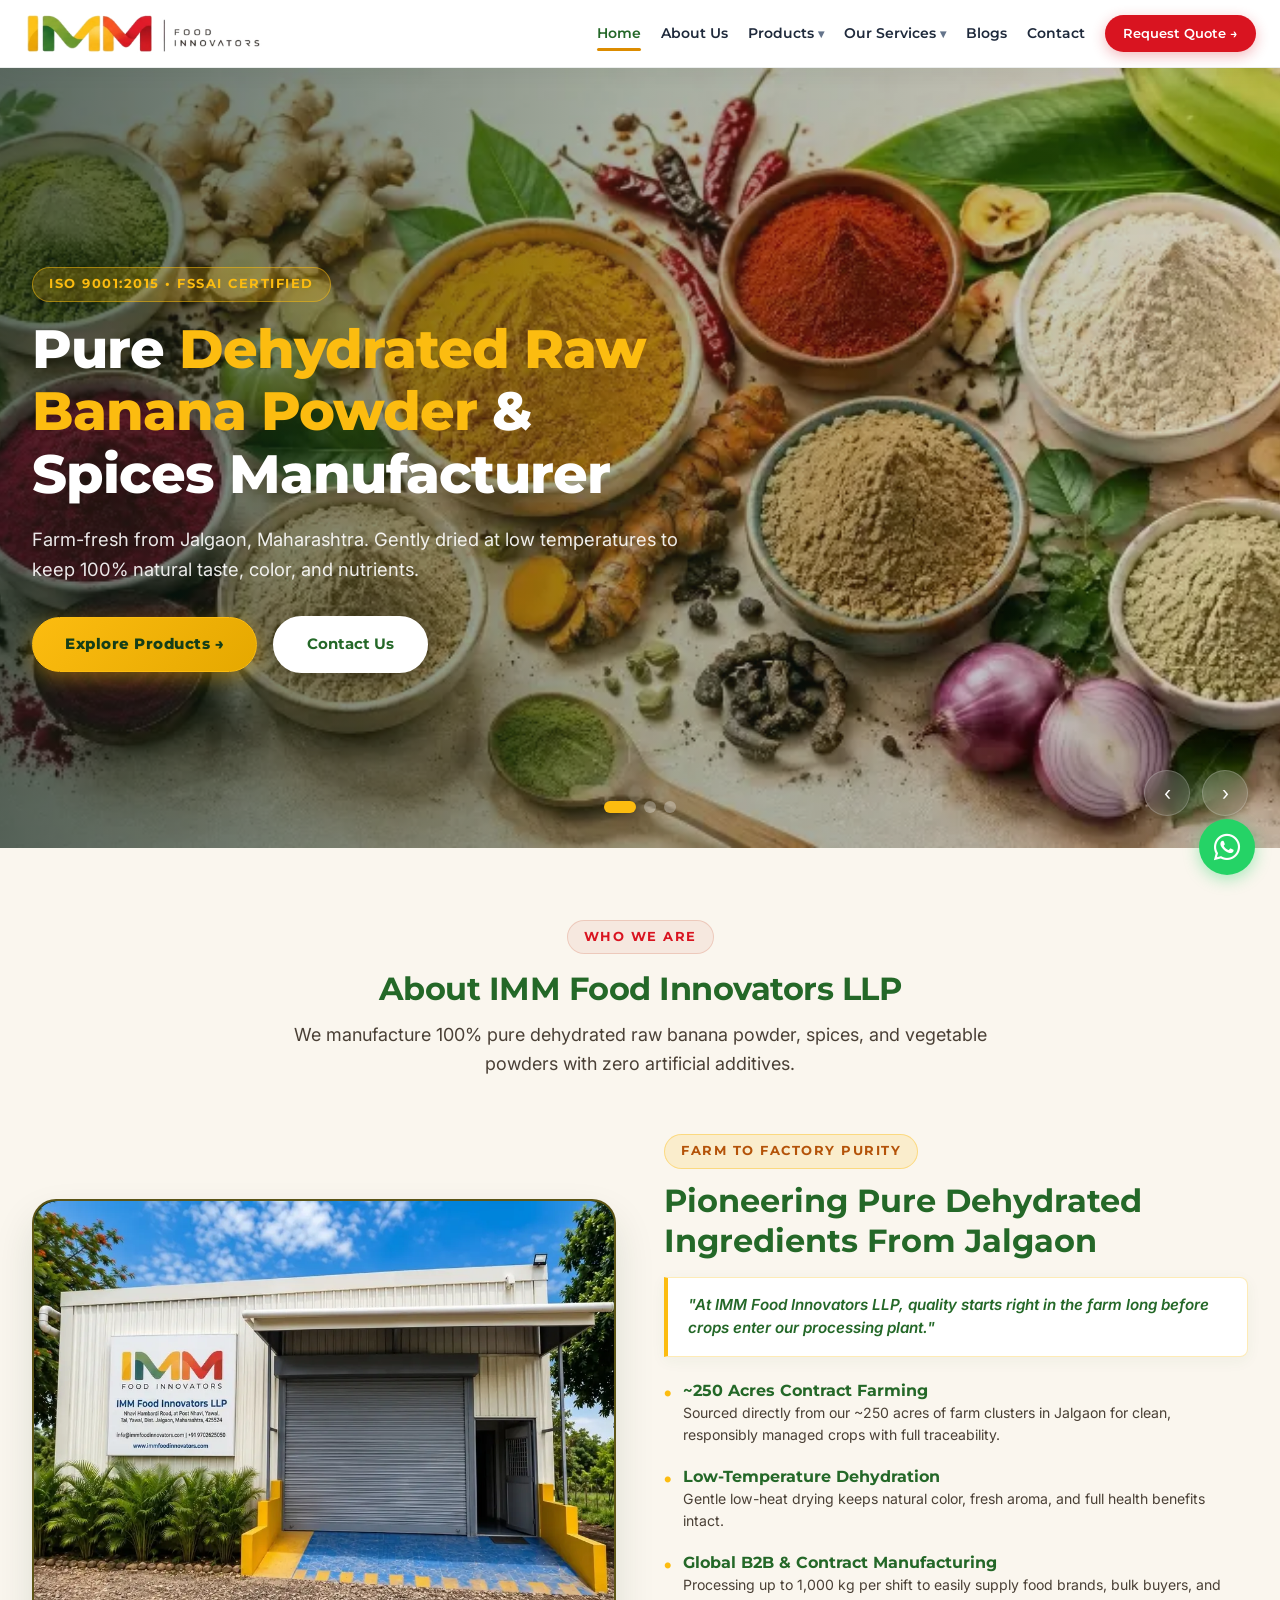
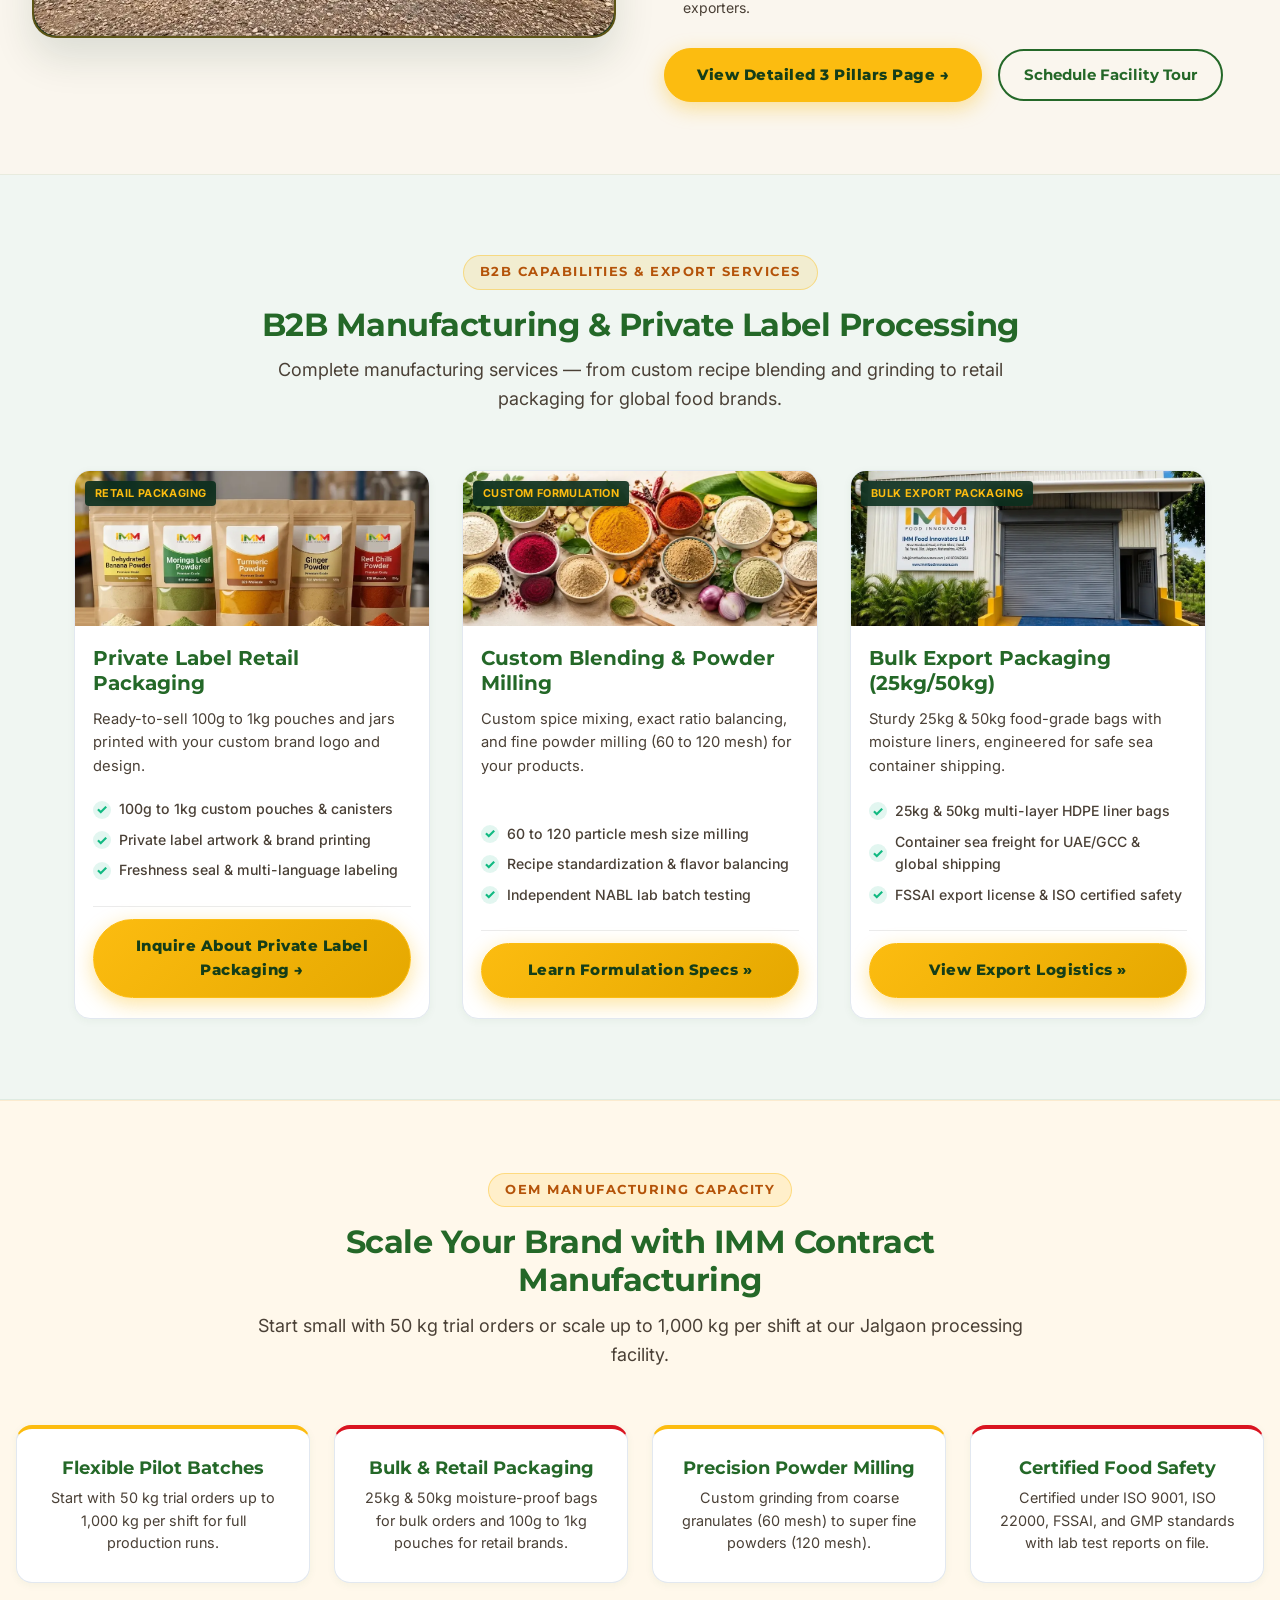
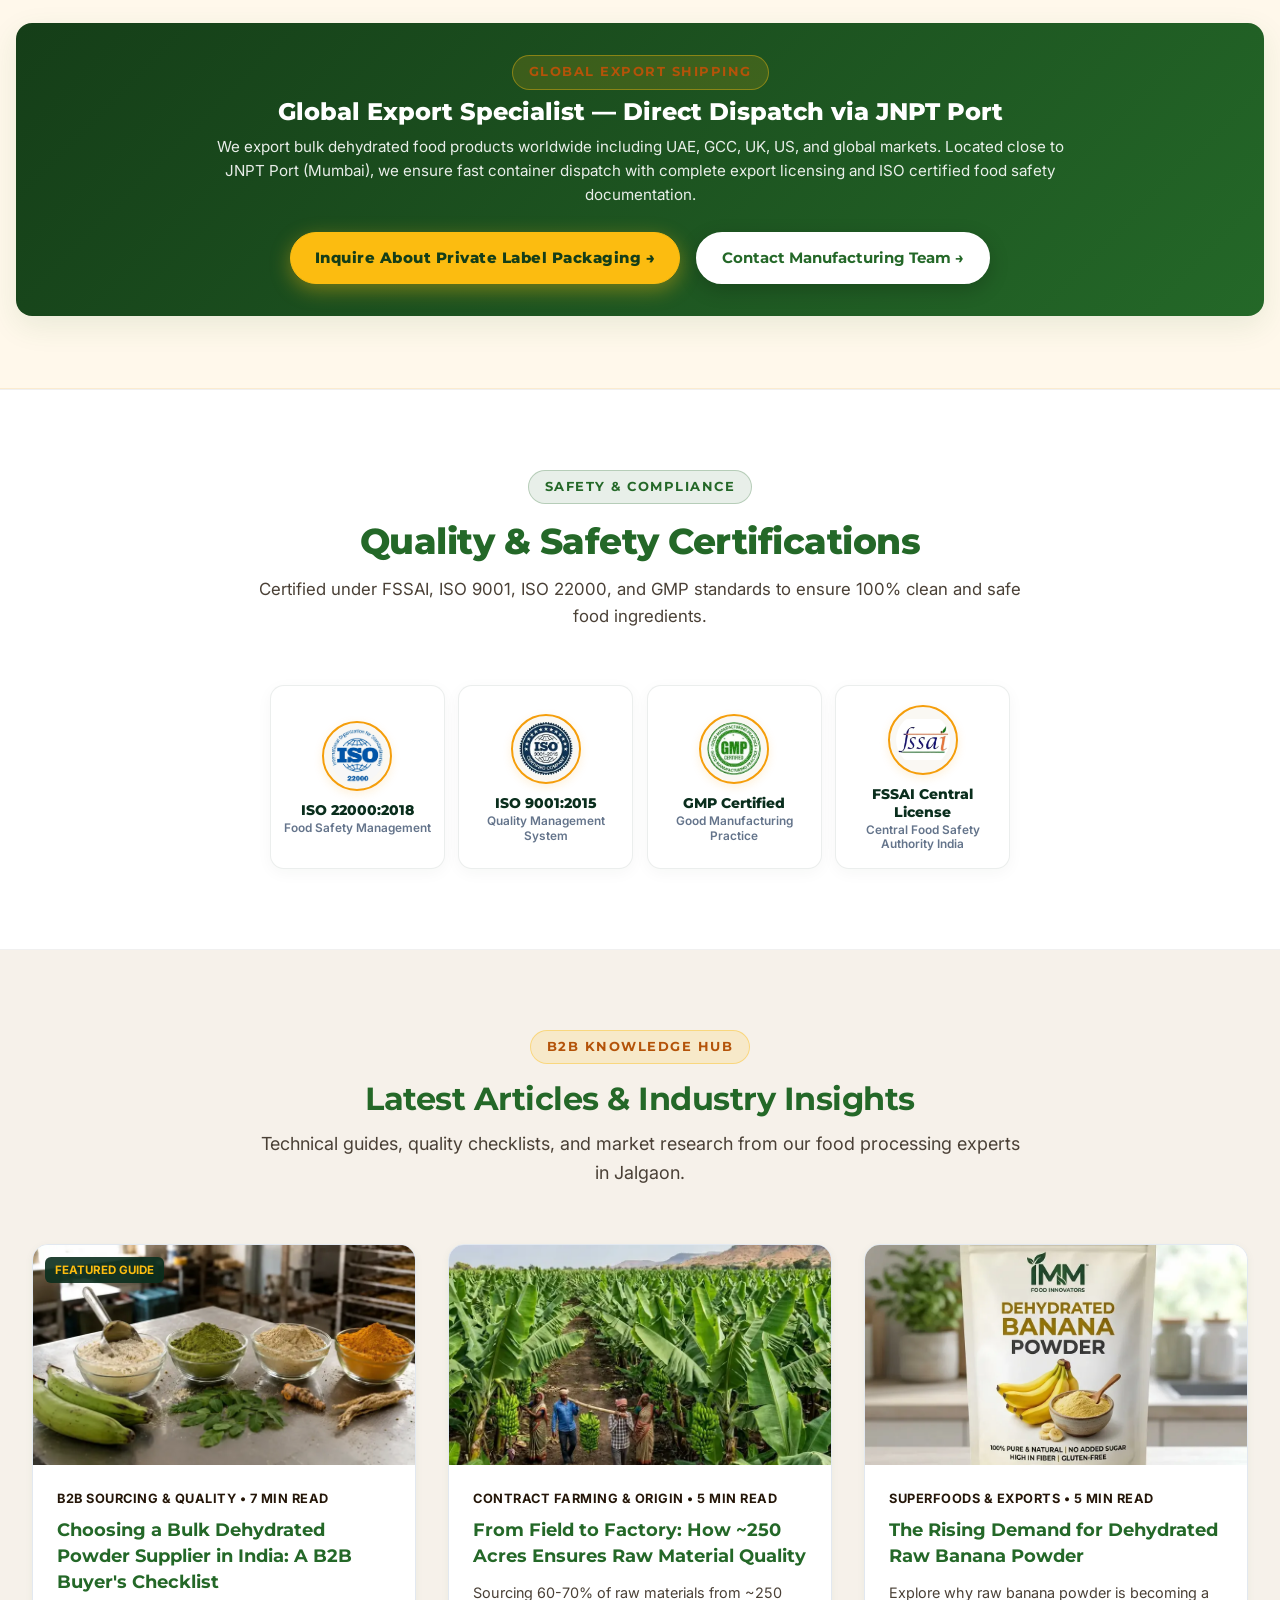
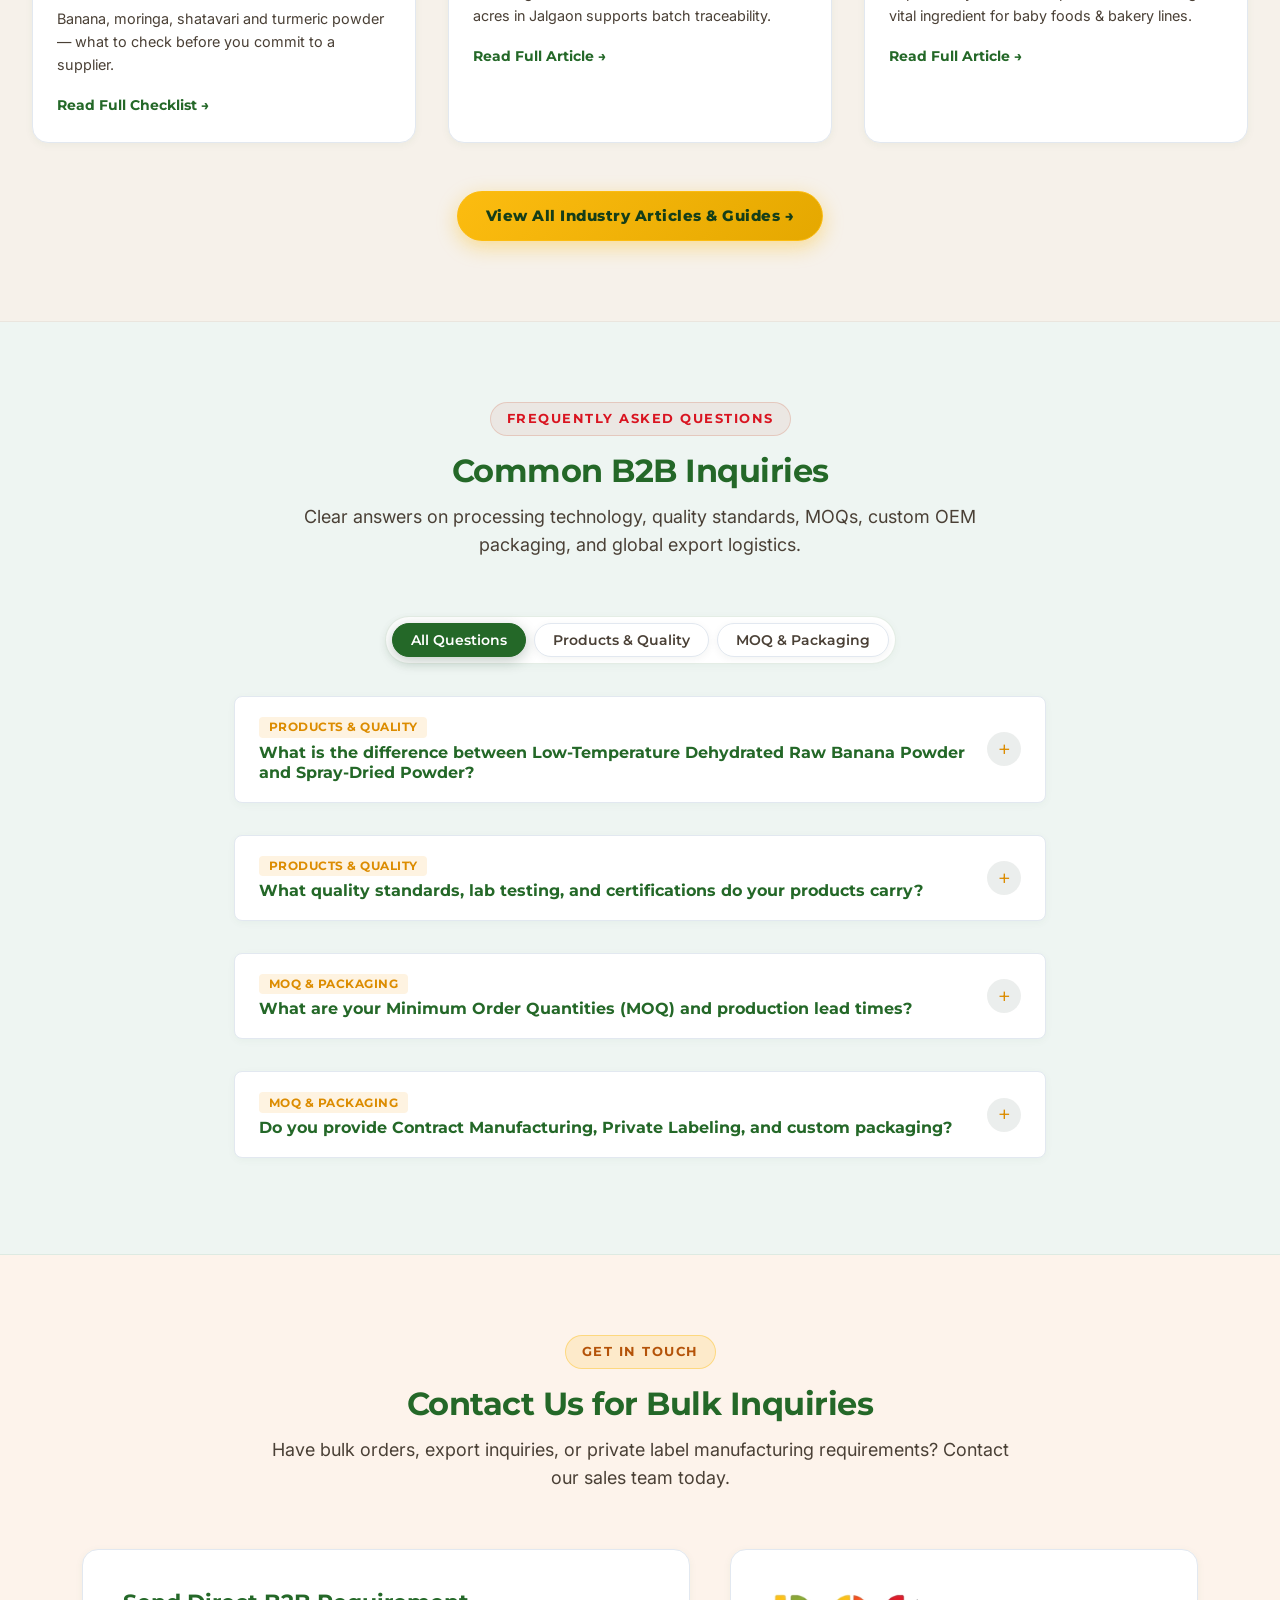
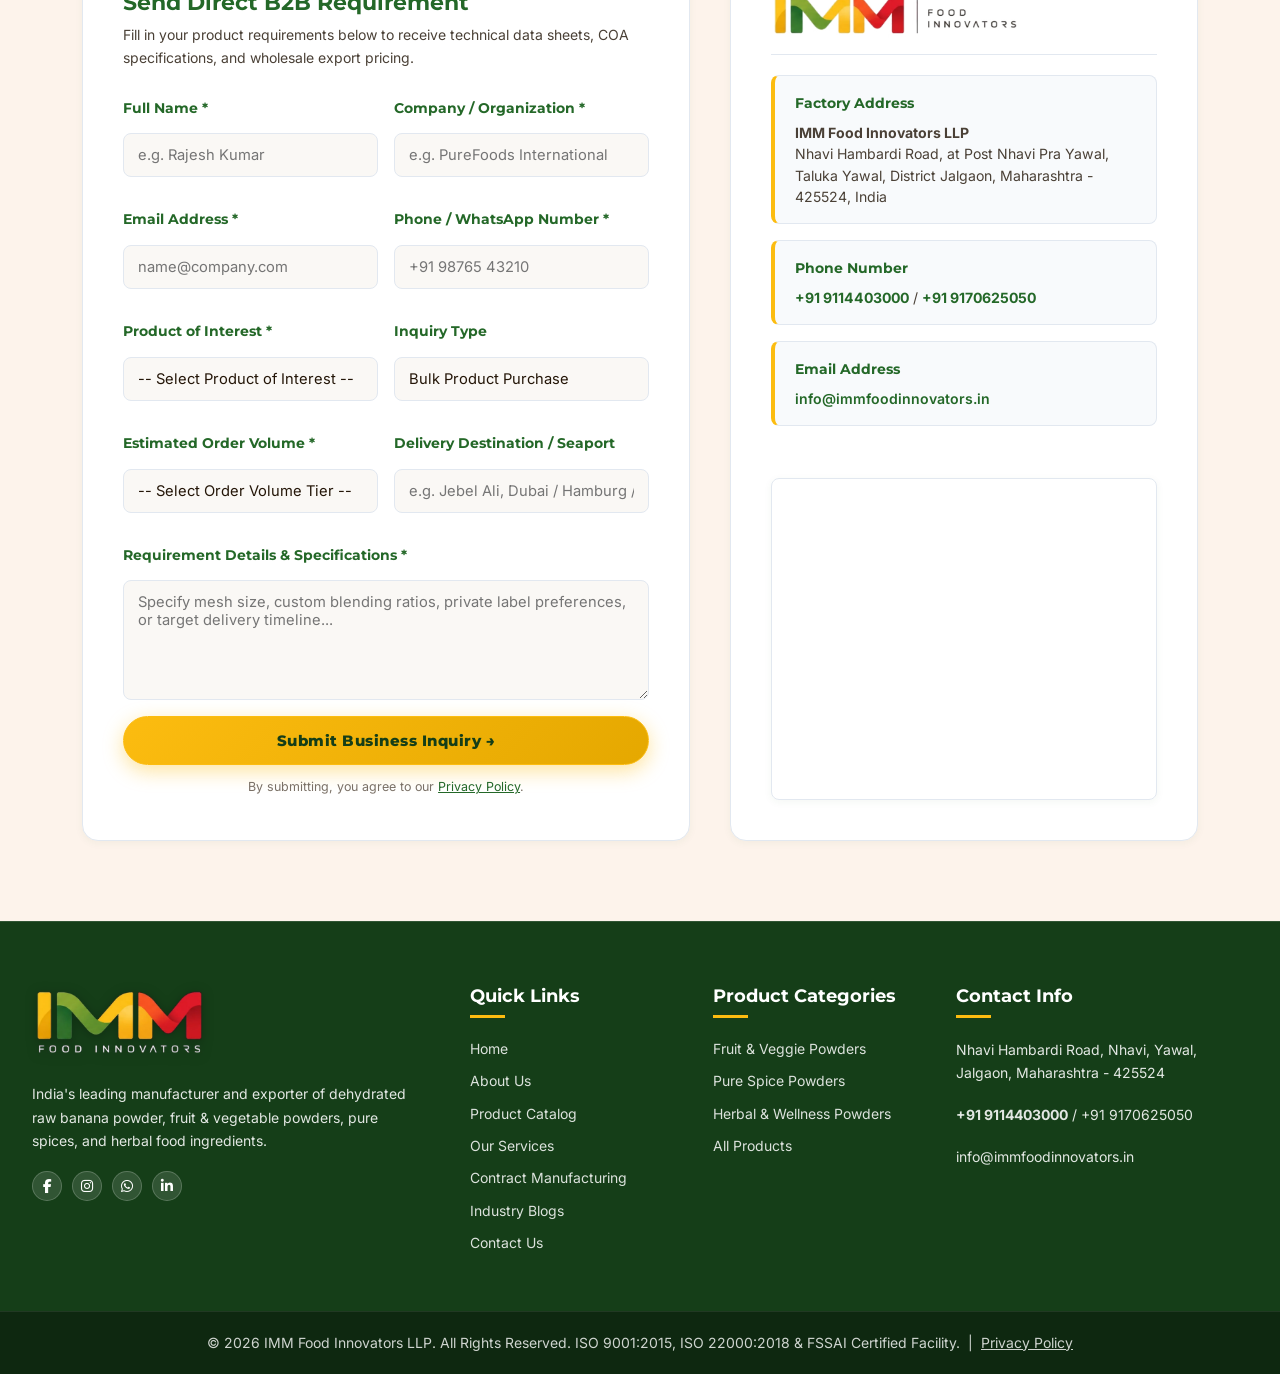
==== commit 7caa3dc1: "Certificates: restore "Open Full Image" as an in-site, view-only viewer - button opens a full-screen" ====
--- a/index.html
+++ b/index.html
@@ -34,9 +34,9 @@
     <link rel="preconnect" href="https://fonts.googleapis.com">
     <link rel="preconnect" href="https://fonts.gstatic.com" crossorigin>
     <link rel="stylesheet" href="https://fonts.googleapis.com/css2?family=Montserrat:wght@500;600;700;800&family=Inter:wght@300;400;500;600;700&display=swap">
-    <link rel="stylesheet" href="css/style.css?v=30.0">
-    <link rel="stylesheet" href="css/components.css?v=30.0">
-    <link rel="stylesheet" href="css/responsive.css?v=30.0">
+    <link rel="stylesheet" href="css/style.css?v=31.0">
+    <link rel="stylesheet" href="css/components.css?v=31.0">
+    <link rel="stylesheet" href="css/responsive.css?v=31.0">
 
     <!-- Open Graph / Facebook -->
     <meta property="og:type" content="website">
@@ -1034,12 +1034,12 @@
         </div>
     </div>
 
-    <script src="data/company.js?v=30.0"></script>
-    <script src="data/products.js?v=30.0"></script>
-    <script src="data/blogs.js?v=30.0"></script>
-    <script src="js/main.js?v=30.0"></script>
-    <script src="js/products.js?v=30.0"></script>
-    <script src="js/blogs.js?v=30.0"></script>
+    <script src="data/company.js?v=31.0"></script>
+    <script src="data/products.js?v=31.0"></script>
+    <script src="data/blogs.js?v=31.0"></script>
+    <script src="js/main.js?v=31.0"></script>
+    <script src="js/products.js?v=31.0"></script>
+    <script src="js/blogs.js?v=31.0"></script>
 <a href="https://wa.me/919114403000?text=Hi%20IMM%20Food%20Innovators%2C%20I%20am%20interested%20in%20bulk%20purchasing%2Fexport%20specifications"
    target="_blank" rel="noopener noreferrer" aria-label="Chat with Export Sales on WhatsApp"
    style="position:fixed;bottom:25px;right:25px;z-index:9999;background:#25D366;color:#FFFFFF;
--- a/css/components.css
+++ b/css/components.css
@@ -887,3 +887,73 @@
   }
   * { -webkit-print-color-adjust: exact; print-color-adjust: exact; }
 }
+
+
+/* ── Certificate documents: view-only (no drag / save / print) ── */
+.cert-protected-img {
+  -webkit-user-drag: none;
+  -webkit-user-select: none;
+  user-select: none;
+  -webkit-touch-callout: none;
+  pointer-events: none;
+}
+.cert-shield {
+  position: absolute;
+  inset: 0;
+  z-index: 2;
+  background: transparent;
+  -webkit-user-select: none;
+  user-select: none;
+  -webkit-touch-callout: none;
+}
+@media print {
+  .modal-container.cert-modal-box { display: none !important; }
+}
+
+/* ── Full-size certificate viewer (in-site, view-only) ── */
+.cert-full-overlay {
+  position: fixed;
+  inset: 0;
+  z-index: 10050;
+  background: rgba(5, 28, 18, 0.94);
+  display: flex;
+  flex-direction: column;
+}
+.cert-full-bar {
+  display: flex;
+  align-items: center;
+  justify-content: space-between;
+  gap: 12px;
+  padding: 0.6rem 1rem;
+  color: #FFFFFF;
+  font-weight: 700;
+  font-size: 0.9rem;
+}
+.cert-full-close {
+  min-width: 44px;
+  min-height: 44px;
+  border-radius: 50%;
+  border: 0;
+  background: rgba(255, 255, 255, 0.15);
+  color: #FFFFFF;
+  font-size: 1.1rem;
+  cursor: pointer;
+}
+.cert-full-close:hover { background: rgba(255, 255, 255, 0.28); }
+.cert-full-scroll {
+  flex: 1;
+  overflow: auto;
+  display: flex;
+  padding: 0.5rem 1rem 1.5rem 1rem;
+  -webkit-overflow-scrolling: touch;
+}
+.cert-full-wrap {
+  position: relative;
+  margin: 0 auto;
+  background: #FFFFFF;
+  flex: none;
+}
+.cert-full-wrap img { display: block; max-width: none; width: auto; height: auto; }
+@media print {
+  .cert-full-overlay { display: none !important; }
+}
